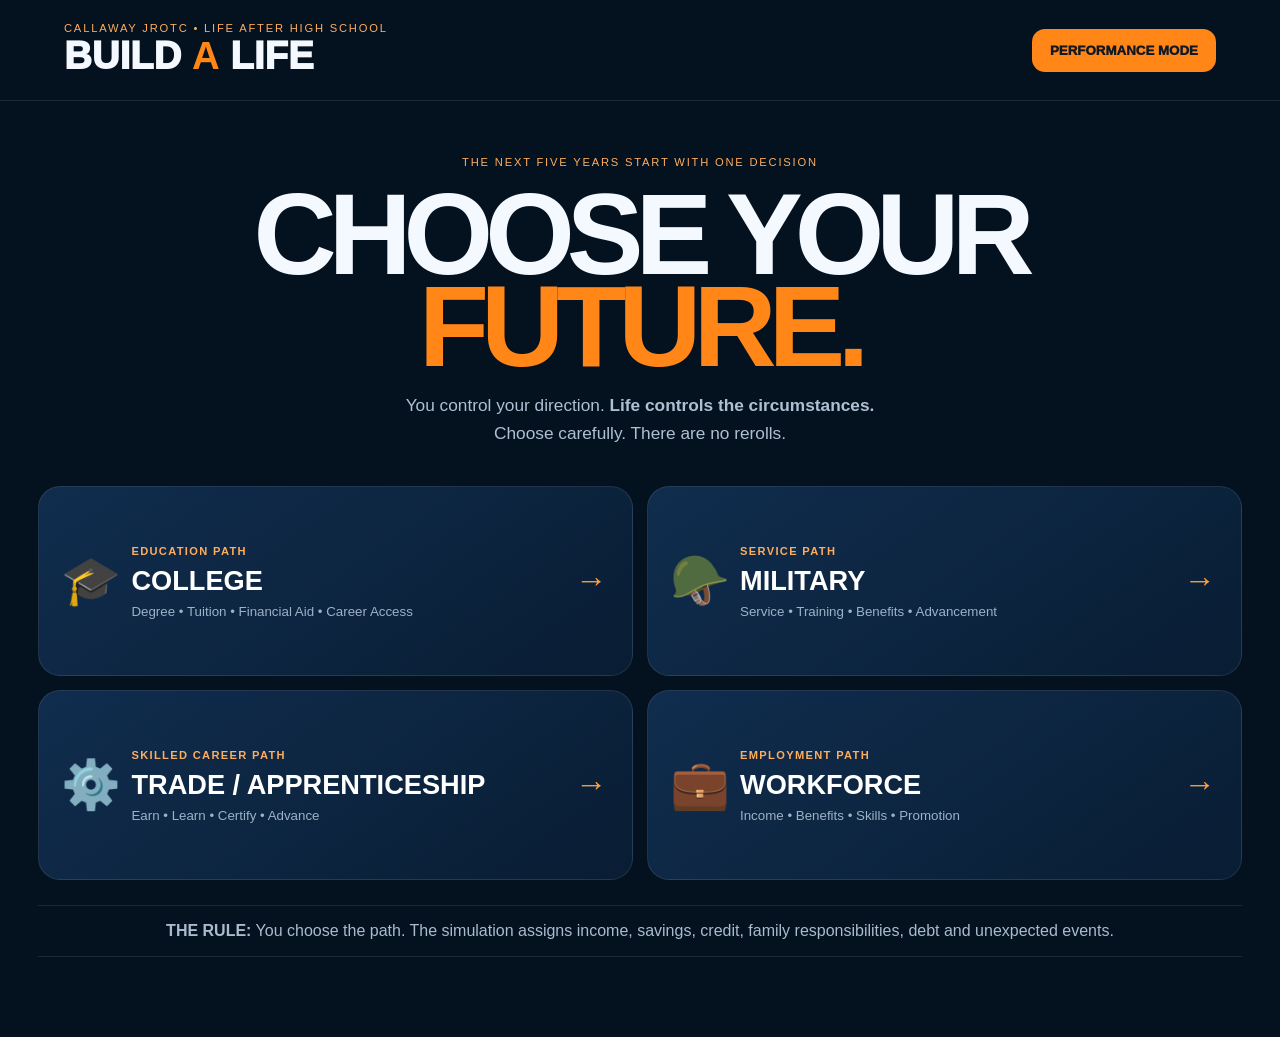
==== index.html @ d6138260 "Add files via upload" ====
<!doctype html><html><head><meta charset="utf-8"><meta name="viewport" content="width=device-width,initial-scale=1"><title>BUILD A LIFE</title>
<style>
*{box-sizing:border-box}body{margin:0;background:#04111f;color:#f4f8ff;font-family:Arial,sans-serif}header{padding:22px 5vw;border-bottom:1px solid #ffffff18;display:flex;justify-content:space-between;align-items:center}.brand{font-size:2.4rem;font-weight:1000}.brand b{color:#ff8617}.tag{color:#ffad5d;font-size:.7rem;letter-spacing:.16em}.perf,.go{border:0;background:#ff8617;color:#111a24;font-weight:1000;border-radius:13px;padding:14px 18px;cursor:pointer}main{width:min(1250px,94vw);margin:auto}.hero{text-align:center;padding:55px 0}.hero h1{font-size:clamp(4rem,9vw,8rem);line-height:.8;letter-spacing:-.07em;margin:20px 0}.hero h1 em{font-style:normal;color:#ff8617}.hero>p{color:#afc0d3;font-size:1.08rem;line-height:1.6}.paths{display:grid;grid-template-columns:1fr 1fr;gap:14px;margin-top:38px}.path{min-height:190px;background:linear-gradient(145deg,#102d4e,#091d33);border:1px solid #ffffff18;border-radius:22px;color:#fff;padding:22px;display:grid;grid-template-columns:70px 1fr 35px;align-items:center;text-align:left;cursor:pointer}.path:hover{border-color:#ff9e4280;transform:translateY(-3px)}.icon{font-size:3rem}.path small{color:#ffad5d;font-weight:900;letter-spacing:.12em}.path h2{font-size:1.7rem;margin:7px 0}.path p{color:#9eb1c7;margin:0}.arrow{font-size:2rem;color:#ff9e42}.rule{margin:25px auto;border-top:1px solid #ffffff18;border-bottom:1px solid #ffffff18;padding:16px;color:#aabbd0}.hide{display:none!important}.panel{margin:28px 0;background:#0b1e33;border:1px solid #ffffff16;border-radius:22px;padding:26px}.deal h1{font-size:4rem;margin:10px 0}.cards,.metrics{display:grid;grid-template-columns:repeat(4,1fr);gap:10px}.card,.metric{background:#ffffff07;border:1px solid #ffffff0e;border-radius:15px;padding:16px}.card span,.metric span{display:block;color:#8399b2;font-size:.68rem;letter-spacing:.08em}.card b,.metric b{display:block;margin-top:7px;font-size:1.2rem}.quote{text-align:center;font-size:1.35rem;margin:28px}.go{display:block;margin:20px auto}.hud{display:grid;grid-template-columns:1fr 2fr;gap:18px}.metrics{grid-template-columns:repeat(5,1fr)}.decision h1{font-size:3rem;margin:8px 0}.decision>p{color:#aabbd0}.options{display:grid;grid-template-columns:1fr 1fr;gap:12px;margin-top:20px}.option{background:#102b49;border:1px solid #ffffff15;border-radius:17px;padding:18px;color:#fff;text-align:left;cursor:pointer}.option h3{margin:7px 0}.option p{color:#9fb1c6}.price{color:#ffad5d;font-weight:1000}.result{text-align:center}.score{font-size:7rem;color:#ff9c3e;font-weight:1000}.performance *{transition:none!important;animation:none!important;box-shadow:none!important}@media(max-width:850px){.paths,.options,.hud{grid-template-columns:1fr}.cards{grid-template-columns:repeat(2,1fr)}.metrics{grid-template-columns:repeat(2,1fr)}}
</style></head><body>
<header><div><div class="tag">CALLAWAY JROTC • LIFE AFTER HIGH SCHOOL</div><div class="brand">BUILD <b>A</b> LIFE</div></div><button class="perf" id="perf">PERFORMANCE MODE</button></header>
<main><section id="start" class="hero"><div class="tag">THE NEXT FIVE YEARS START WITH ONE DECISION</div><h1>CHOOSE YOUR<br><em>FUTURE.</em></h1><p>You control your direction. <b>Life controls the circumstances.</b><br>Choose carefully. There are no rerolls.</p>
<div class="paths">
<button class="path" data-p="COLLEGE"><div class="icon">🎓</div><div><small>EDUCATION PATH</small><h2>COLLEGE</h2><p>Degree • Tuition • Financial Aid • Career Access</p></div><div class="arrow">→</div></button>
<button class="path" data-p="MILITARY"><div class="icon">🪖</div><div><small>SERVICE PATH</small><h2>MILITARY</h2><p>Service • Training • Benefits • Advancement</p></div><div class="arrow">→</div></button>
<button class="path" data-p="TRADE / APPRENTICESHIP"><div class="icon">⚙️</div><div><small>SKILLED CAREER PATH</small><h2>TRADE / APPRENTICESHIP</h2><p>Earn • Learn • Certify • Advance</p></div><div class="arrow">→</div></button>
<button class="path" data-p="WORKFORCE"><div class="icon">💼</div><div><small>EMPLOYMENT PATH</small><h2>WORKFORCE</h2><p>Income • Benefits • Skills • Promotion</p></div><div class="arrow">→</div></button></div>
<div class="rule"><b>THE RULE:</b> You choose the path. The simulation assigns income, savings, credit, family responsibilities, debt and unexpected events.</div></section>

<section id="deal" class="panel deal hide"><div class="tag">LIFE HAS DEALT YOUR CARDS • NO REROLL</div><h1 id="dp"></h1><div id="cards" class="cards"></div><div class="quote">“You chose your direction. Life chose your starting circumstances.”</div><button id="enter" class="go">ENTER YEAR ONE →</button></section>

<section id="game" class="hide"><section class="panel hud"><div><div class="tag" id="hp"></div><h2 id="role"></h2><p id="fam"></p></div><div id="metrics" class="metrics"></div></section>
<section class="panel decision"><div class="tag" id="cat"></div><h1 id="q"></h1><p id="ctx"></p><div id="opts" class="options"></div></section>
<section id="res" class="panel result hide"><div class="tag">CONSEQUENCE</div><h1 id="rt"></h1><p id="rx"></p><button id="next" class="go">CONTINUE →</button></section></section>

<section id="final" class="hero hide"><div class="tag">FIVE YEARS LATER</div><h1 id="rank"></h1><div id="fs" class="score"></div><p>Defend your strongest decision, costliest mistake, sacrifice that paid off, what you would change, and whether the life you built is sustainable.</p><button class="go" onclick="location.reload()">BUILD ANOTHER LIFE</button></section></main>
<script>
const $=x=>document.getElementById(x),pick=a=>a[Math.floor(Math.random()*a.length)],M=v=>(v<0?"-$":"$")+Math.abs(Math.round(v)).toLocaleString(),cl=(v,a,b)=>Math.max(a,Math.min(b,v));
let s,i=0,locked=false;const roles={COLLEGE:["Community College Student","Public University Student"],MILITARY:["Junior Enlisted Service Member"],"TRADE / APPRENTICESHIP":["Electrical Apprentice","HVAC Apprentice","Welding Apprentice"],WORKFORCE:["Warehouse Associate","Office Assistant","Medical Receptionist"]};
const D=[
["YEAR 1 • HOUSING","Where will you live?","Cheap rent can create expensive problems elsewhere.",[["Live With Family",1260,{cash:-1260,savings:450,stability:6}],["Roommate Apartment",2370,{cash:-2370,stability:5,stress:2}],["Apartment Alone",3720,{cash:-3720,stability:8,stress:-2}],["Cheap Studio Far Away",1830,{cash:-1830,stability:-4,stress:7}]]],
["YEAR 1 • TRANSPORTATION","What transportation can your life support?","Reliability protects attendance, income and family responsibilities.",[["Very Cheap Older Car",870,{cash:-870,stability:-7,stress:6}],["Reliable Used Sedan",1830,{cash:-1830,stability:6,stress:-1}],["New Compact Car",2790,{cash:-2790,debt:14500,stability:9}],["Transit + Rideshare",990,{cash:-990,stress:4}]]],
["YEAR 1 • INSURANCE","How much risk will you carry yourself?","Insurance feels expensive until the day you need it.",[["Basic Auto + High-Deductible Health",780,{cash:-780,protection:4,stability:1}],["Balanced Auto + Health",1290,{cash:-1290,protection:10,stability:6}],["Minimum Auto + No Health",375,{cash:-375,protection:-12,stability:-7,stress:5}]]],
["YEAR 2 • CREDIT","Your laptop dies. What do you do?","The smallest monthly payment is not necessarily the cheapest decision.",[["Pay Cash",1000,{cash:-1000,stability:-4}],["Use Emergency Savings",0,{savings:-1000,stability:2}],["12-Month 0% Financing",85,{cash:-85,debt:915,credit:8}],["29.9% Easy Approval",55,{cash:-55,debt:1180,credit:-8,stability:-8,stress:8}]]],
["YEAR 2 • SAVINGS","How much emergency protection will you build?","Savings looks boring until life happens.",[["$50 / Month",600,{cash:-600,savings:600}],["$150 / Month",1800,{cash:-1800,savings:1800,stability:6}],["$300 / Month",3600,{cash:-3600,savings:3600,stability:10,stress:2}]]],
["YEAR 3 • FAMILY CARE","Someone depends on you. What is your plan?","Reliable care protects attendance, income and career progress.",[["Lowest-Cost Informal Care",960,{cash:-960,family:2,stability:-2,stress:4}],["Licensed / Reliable Care",2280,{cash:-2280,family:9,stability:7,stress:-3}],["Split Care / Adjust Hours",1410,{cash:-1410,family:7,stability:4,stress:3}]]],
["YEAR 3 • MEDICAL","A medical problem cannot wait.","Health protection now becomes real.",[["Pay From Cash",1650,{cash:-1650,stress:5}],["Use Emergency Savings",0,{savings:-1650,stability:2,stress:3}],["Payment Plan",200,{cash:-200,debt:1450,stress:7}]]],
["YEAR 4 • CAREER","An opportunity could change your future earnings.","Comfort today and advancement tomorrow often compete.",[["Career Credential",850,{cash:-850,career:15,opportunity:15,stress:7}],["Do Nothing",0,{career:-3,opportunity:-5}],["Employer-Supported Training",420,{cash:-420,career:18,opportunity:17,stress:8}],["Extra Shifts Instead",-900,{cash:900,career:-2,opportunity:-6,stress:9}]]],
["YEAR 5 • THE FUTURE","You receive a $3,000 windfall.","Your final decision reveals whether you built for today or tomorrow.",[["Emergency Fund",3000,{cash:-3000,savings:3000,stability:10,stress:-4}],["Pay Down Debt",3000,{cash:-3000,debt:-3000,credit:10,stability:9}],["Career / Education",3000,{cash:-3000,career:12,opportunity:15}],["Lifestyle Upgrade",3000,{cash:-3000,stress:-7,stability:-2}]]]];
document.querySelectorAll("[data-p]").forEach(b=>b.onclick=()=>deal(b.dataset.p));
function deal(p){let f=pick([["Single • No Children",0,72],["Single Parent • 1 Child",1900,61],["Partnered • 1 Child",1250,70],["Supports Family Member",650,65]]);s={path:p,role:pick(roles[p]),cash:pick([5200,6400,7600,8500])-f[1],savings:pick([250,500,850,1250,1900]),debt:pick([0,600,1400,2500]),credit:pick([586,632,681,724]),career:pick([48,55,64,66]),family:f[2],protection:62,stability:65,stress:35,opportunity:60,fam:f[0]};$("start").classList.add("hide");$("deal").classList.remove("hide");$("dp").textContent=p;let a=[["STARTING ROLE",s.role],["AVAILABLE CASH",M(s.cash)],["EMERGENCY SAVINGS",M(s.savings)],["CREDIT SCORE",s.credit],["FAMILY SITUATION",s.fam],["EXISTING DEBT",M(s.debt)],["PROTECTION","Will be tested"],["STARTING REALITY","NO REROLL"]];$("cards").innerHTML=a.map(x=>`<div class="card"><span>${x[0]}</span><b>${x[1]}</b></div>`).join("")}
$("enter").onclick=()=>{$("deal").classList.add("hide");$("game").classList.remove("hide");show()};
function score(){return Math.round(cl(50+Math.min(12,s.savings/600)-Math.min(18,s.debt/1800)+(s.credit-620)/14+(s.career-50)/5+(s.family-50)/6+(s.protection-50)/5+(s.stability-50)/4-s.stress/10+(s.opportunity-50)/6,0,100))}
function render(){ $("hp").textContent=s.path;$("role").textContent=s.role;$("fam").textContent=s.fam;let a=[["CASH",M(s.cash)],["SAVINGS",M(s.savings)],["DEBT",M(s.debt)],["CREDIT",s.credit],["CAREER",s.career],["FAMILY",s.family],["PROTECTION",s.protection],["STABILITY",s.stability],["STRESS",s.stress],["LIFE SCORE",score()]];$("metrics").innerHTML=a.map(x=>`<div class="metric"><span>${x[0]}</span><b>${x[1]}</b></div>`).join("")}
function show(){locked=false;render();if(i>=D.length)return finish();let d=D[i];$("cat").textContent=d[0];$("q").textContent=d[1];$("ctx").textContent=d[2];$("opts").innerHTML=d[3].map((o,j)=>`<button class="option" data-i="${j}"><div class="price">${o[1]<0?"+ "+M(-o[1]):o[1]===0?"$0 TODAY":M(o[1])}</div><h3>${o[0]}</h3><p>Consider cost, risk, stability and future flexibility.</p></button>`).join("");document.querySelectorAll("[data-i]").forEach(b=>b.onclick=()=>choose(d[3][+b.dataset.i]))}
function apply(e){for(let[k,v]of Object.entries(e))s[k]+=v;s.debt=Math.max(0,s.debt);s.savings=Math.max(0,s.savings);s.credit=cl(s.credit,300,850)}
function choose(o){if(locked)return;locked=true;document.querySelectorAll("[data-i]").forEach(b=>b.disabled=true);apply(o[2]);let event=Math.random()<.32?pick([["LIFE HAPPENS","An unexpected $420 expense hits this month.",{cash:-420,stress:5}],["OPPORTUNITY","Good preparation creates a $500 opportunity.",{cash:500,career:3}],["FAMILY NEED","A family responsibility costs time and $250.",{cash:-250,family:2,stress:4}]]):null;if(event)apply(event[2]);$("rt").textContent=event?event[0]:"DECISION LOCKED";$("rx").textContent=event?event[1]:"Some consequences are immediate. Others follow you into later years.";$("res").classList.remove("hide");render()}
$("next").onclick=()=>{$("res").classList.add("hide");i++;show()};
function finish(){$("game").classList.add("hide");$("final").classList.remove("hide");let x=score();$("fs").textContent=x;$("rank").textContent=x>=86?"STABLE & THRIVING":x>=72?"STABLE & GROWING":x>=58?"FUNCTIONING — BUT EXPOSED":x>=42?"ONE EMERGENCY FROM CRISIS":"CRISIS MODE"}
$("perf").onclick=()=>document.body.classList.toggle("performance");
</script></body></html>
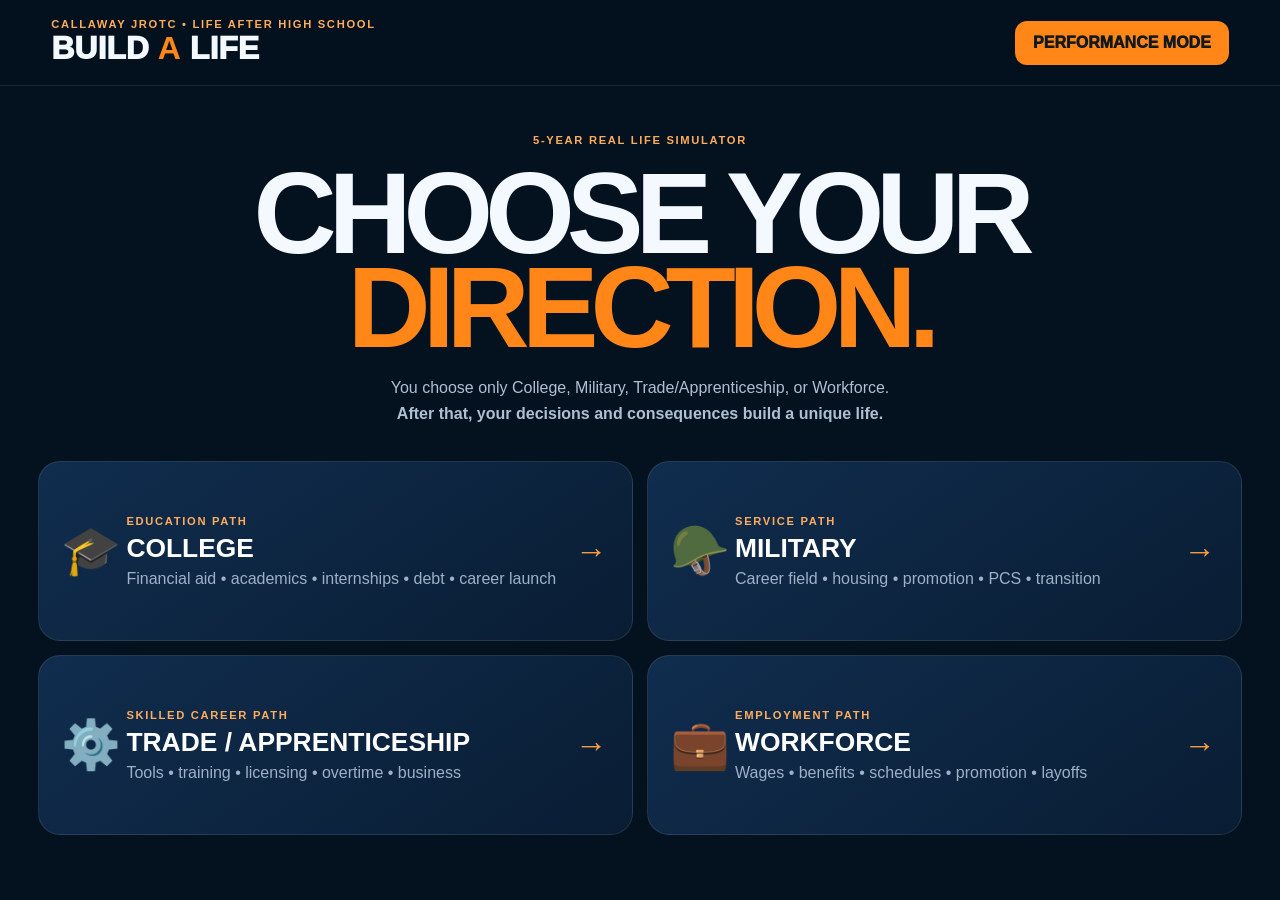
==== commit 0bff74af: "Add files via upload" ====
--- a/index.html
+++ b/index.html
@@ -1,45 +1,33 @@
-<!doctype html><html><head><meta charset="utf-8"><meta name="viewport" content="width=device-width,initial-scale=1"><title>BUILD A LIFE</title>
+<!doctype html><html><head><meta charset="utf-8"><meta name="viewport" content="width=device-width,initial-scale=1"><title>BUILD A LIFE — Real Life Simulator</title>
 <style>
-*{box-sizing:border-box}body{margin:0;background:#04111f;color:#f4f8ff;font-family:Arial,sans-serif}header{padding:22px 5vw;border-bottom:1px solid #ffffff18;display:flex;justify-content:space-between;align-items:center}.brand{font-size:2.4rem;font-weight:1000}.brand b{color:#ff8617}.tag{color:#ffad5d;font-size:.7rem;letter-spacing:.16em}.perf,.go{border:0;background:#ff8617;color:#111a24;font-weight:1000;border-radius:13px;padding:14px 18px;cursor:pointer}main{width:min(1250px,94vw);margin:auto}.hero{text-align:center;padding:55px 0}.hero h1{font-size:clamp(4rem,9vw,8rem);line-height:.8;letter-spacing:-.07em;margin:20px 0}.hero h1 em{font-style:normal;color:#ff8617}.hero>p{color:#afc0d3;font-size:1.08rem;line-height:1.6}.paths{display:grid;grid-template-columns:1fr 1fr;gap:14px;margin-top:38px}.path{min-height:190px;background:linear-gradient(145deg,#102d4e,#091d33);border:1px solid #ffffff18;border-radius:22px;color:#fff;padding:22px;display:grid;grid-template-columns:70px 1fr 35px;align-items:center;text-align:left;cursor:pointer}.path:hover{border-color:#ff9e4280;transform:translateY(-3px)}.icon{font-size:3rem}.path small{color:#ffad5d;font-weight:900;letter-spacing:.12em}.path h2{font-size:1.7rem;margin:7px 0}.path p{color:#9eb1c7;margin:0}.arrow{font-size:2rem;color:#ff9e42}.rule{margin:25px auto;border-top:1px solid #ffffff18;border-bottom:1px solid #ffffff18;padding:16px;color:#aabbd0}.hide{display:none!important}.panel{margin:28px 0;background:#0b1e33;border:1px solid #ffffff16;border-radius:22px;padding:26px}.deal h1{font-size:4rem;margin:10px 0}.cards,.metrics{display:grid;grid-template-columns:repeat(4,1fr);gap:10px}.card,.metric{background:#ffffff07;border:1px solid #ffffff0e;border-radius:15px;padding:16px}.card span,.metric span{display:block;color:#8399b2;font-size:.68rem;letter-spacing:.08em}.card b,.metric b{display:block;margin-top:7px;font-size:1.2rem}.quote{text-align:center;font-size:1.35rem;margin:28px}.go{display:block;margin:20px auto}.hud{display:grid;grid-template-columns:1fr 2fr;gap:18px}.metrics{grid-template-columns:repeat(5,1fr)}.decision h1{font-size:3rem;margin:8px 0}.decision>p{color:#aabbd0}.options{display:grid;grid-template-columns:1fr 1fr;gap:12px;margin-top:20px}.option{background:#102b49;border:1px solid #ffffff15;border-radius:17px;padding:18px;color:#fff;text-align:left;cursor:pointer}.option h3{margin:7px 0}.option p{color:#9fb1c6}.price{color:#ffad5d;font-weight:1000}.result{text-align:center}.score{font-size:7rem;color:#ff9c3e;font-weight:1000}.performance *{transition:none!important;animation:none!important;box-shadow:none!important}@media(max-width:850px){.paths,.options,.hud{grid-template-columns:1fr}.cards{grid-template-columns:repeat(2,1fr)}.metrics{grid-template-columns:repeat(2,1fr)}}
-</style></head><body>
-<header><div><div class="tag">CALLAWAY JROTC • LIFE AFTER HIGH SCHOOL</div><div class="brand">BUILD <b>A</b> LIFE</div></div><button class="perf" id="perf">PERFORMANCE MODE</button></header>
-<main><section id="start" class="hero"><div class="tag">THE NEXT FIVE YEARS START WITH ONE DECISION</div><h1>CHOOSE YOUR<br><em>FUTURE.</em></h1><p>You control your direction. <b>Life controls the circumstances.</b><br>Choose carefully. There are no rerolls.</p>
-<div class="paths">
-<button class="path" data-p="COLLEGE"><div class="icon">🎓</div><div><small>EDUCATION PATH</small><h2>COLLEGE</h2><p>Degree • Tuition • Financial Aid • Career Access</p></div><div class="arrow">→</div></button>
-<button class="path" data-p="MILITARY"><div class="icon">🪖</div><div><small>SERVICE PATH</small><h2>MILITARY</h2><p>Service • Training • Benefits • Advancement</p></div><div class="arrow">→</div></button>
-<button class="path" data-p="TRADE / APPRENTICESHIP"><div class="icon">⚙️</div><div><small>SKILLED CAREER PATH</small><h2>TRADE / APPRENTICESHIP</h2><p>Earn • Learn • Certify • Advance</p></div><div class="arrow">→</div></button>
-<button class="path" data-p="WORKFORCE"><div class="icon">💼</div><div><small>EMPLOYMENT PATH</small><h2>WORKFORCE</h2><p>Income • Benefits • Skills • Promotion</p></div><div class="arrow">→</div></button></div>
-<div class="rule"><b>THE RULE:</b> You choose the path. The simulation assigns income, savings, credit, family responsibilities, debt and unexpected events.</div></section>
-
-<section id="deal" class="panel deal hide"><div class="tag">LIFE HAS DEALT YOUR CARDS • NO REROLL</div><h1 id="dp"></h1><div id="cards" class="cards"></div><div class="quote">“You chose your direction. Life chose your starting circumstances.”</div><button id="enter" class="go">ENTER YEAR ONE →</button></section>
-
-<section id="game" class="hide"><section class="panel hud"><div><div class="tag" id="hp"></div><h2 id="role"></h2><p id="fam"></p></div><div id="metrics" class="metrics"></div></section>
-<section class="panel decision"><div class="tag" id="cat"></div><h1 id="q"></h1><p id="ctx"></p><div id="opts" class="options"></div></section>
-<section id="res" class="panel result hide"><div class="tag">CONSEQUENCE</div><h1 id="rt"></h1><p id="rx"></p><button id="next" class="go">CONTINUE →</button></section></section>
-
-<section id="final" class="hero hide"><div class="tag">FIVE YEARS LATER</div><h1 id="rank"></h1><div id="fs" class="score"></div><p>Defend your strongest decision, costliest mistake, sacrifice that paid off, what you would change, and whether the life you built is sustainable.</p><button class="go" onclick="location.reload()">BUILD ANOTHER LIFE</button></section></main>
-<script>
-const $=x=>document.getElementById(x),pick=a=>a[Math.floor(Math.random()*a.length)],M=v=>(v<0?"-$":"$")+Math.abs(Math.round(v)).toLocaleString(),cl=(v,a,b)=>Math.max(a,Math.min(b,v));
-let s,i=0,locked=false;const roles={COLLEGE:["Community College Student","Public University Student"],MILITARY:["Junior Enlisted Service Member"],"TRADE / APPRENTICESHIP":["Electrical Apprentice","HVAC Apprentice","Welding Apprentice"],WORKFORCE:["Warehouse Associate","Office Assistant","Medical Receptionist"]};
-const D=[
-["YEAR 1 • HOUSING","Where will you live?","Cheap rent can create expensive problems elsewhere.",[["Live With Family",1260,{cash:-1260,savings:450,stability:6}],["Roommate Apartment",2370,{cash:-2370,stability:5,stress:2}],["Apartment Alone",3720,{cash:-3720,stability:8,stress:-2}],["Cheap Studio Far Away",1830,{cash:-1830,stability:-4,stress:7}]]],
-["YEAR 1 • TRANSPORTATION","What transportation can your life support?","Reliability protects attendance, income and family responsibilities.",[["Very Cheap Older Car",870,{cash:-870,stability:-7,stress:6}],["Reliable Used Sedan",1830,{cash:-1830,stability:6,stress:-1}],["New Compact Car",2790,{cash:-2790,debt:14500,stability:9}],["Transit + Rideshare",990,{cash:-990,stress:4}]]],
-["YEAR 1 • INSURANCE","How much risk will you carry yourself?","Insurance feels expensive until the day you need it.",[["Basic Auto + High-Deductible Health",780,{cash:-780,protection:4,stability:1}],["Balanced Auto + Health",1290,{cash:-1290,protection:10,stability:6}],["Minimum Auto + No Health",375,{cash:-375,protection:-12,stability:-7,stress:5}]]],
-["YEAR 2 • CREDIT","Your laptop dies. What do you do?","The smallest monthly payment is not necessarily the cheapest decision.",[["Pay Cash",1000,{cash:-1000,stability:-4}],["Use Emergency Savings",0,{savings:-1000,stability:2}],["12-Month 0% Financing",85,{cash:-85,debt:915,credit:8}],["29.9% Easy Approval",55,{cash:-55,debt:1180,credit:-8,stability:-8,stress:8}]]],
-["YEAR 2 • SAVINGS","How much emergency protection will you build?","Savings looks boring until life happens.",[["$50 / Month",600,{cash:-600,savings:600}],["$150 / Month",1800,{cash:-1800,savings:1800,stability:6}],["$300 / Month",3600,{cash:-3600,savings:3600,stability:10,stress:2}]]],
-["YEAR 3 • FAMILY CARE","Someone depends on you. What is your plan?","Reliable care protects attendance, income and career progress.",[["Lowest-Cost Informal Care",960,{cash:-960,family:2,stability:-2,stress:4}],["Licensed / Reliable Care",2280,{cash:-2280,family:9,stability:7,stress:-3}],["Split Care / Adjust Hours",1410,{cash:-1410,family:7,stability:4,stress:3}]]],
-["YEAR 3 • MEDICAL","A medical problem cannot wait.","Health protection now becomes real.",[["Pay From Cash",1650,{cash:-1650,stress:5}],["Use Emergency Savings",0,{savings:-1650,stability:2,stress:3}],["Payment Plan",200,{cash:-200,debt:1450,stress:7}]]],
-["YEAR 4 • CAREER","An opportunity could change your future earnings.","Comfort today and advancement tomorrow often compete.",[["Career Credential",850,{cash:-850,career:15,opportunity:15,stress:7}],["Do Nothing",0,{career:-3,opportunity:-5}],["Employer-Supported Training",420,{cash:-420,career:18,opportunity:17,stress:8}],["Extra Shifts Instead",-900,{cash:900,career:-2,opportunity:-6,stress:9}]]],
-["YEAR 5 • THE FUTURE","You receive a $3,000 windfall.","Your final decision reveals whether you built for today or tomorrow.",[["Emergency Fund",3000,{cash:-3000,savings:3000,stability:10,stress:-4}],["Pay Down Debt",3000,{cash:-3000,debt:-3000,credit:10,stability:9}],["Career / Education",3000,{cash:-3000,career:12,opportunity:15}],["Lifestyle Upgrade",3000,{cash:-3000,stress:-7,stability:-2}]]]];
-document.querySelectorAll("[data-p]").forEach(b=>b.onclick=()=>deal(b.dataset.p));
-function deal(p){let f=pick([["Single • No Children",0,72],["Single Parent • 1 Child",1900,61],["Partnered • 1 Child",1250,70],["Supports Family Member",650,65]]);s={path:p,role:pick(roles[p]),cash:pick([5200,6400,7600,8500])-f[1],savings:pick([250,500,850,1250,1900]),debt:pick([0,600,1400,2500]),credit:pick([586,632,681,724]),career:pick([48,55,64,66]),family:f[2],protection:62,stability:65,stress:35,opportunity:60,fam:f[0]};$("start").classList.add("hide");$("deal").classList.remove("hide");$("dp").textContent=p;let a=[["STARTING ROLE",s.role],["AVAILABLE CASH",M(s.cash)],["EMERGENCY SAVINGS",M(s.savings)],["CREDIT SCORE",s.credit],["FAMILY SITUATION",s.fam],["EXISTING DEBT",M(s.debt)],["PROTECTION","Will be tested"],["STARTING REALITY","NO REROLL"]];$("cards").innerHTML=a.map(x=>`<div class="card"><span>${x[0]}</span><b>${x[1]}</b></div>`).join("")}
+*{box-sizing:border-box}body{margin:0;background:#04111f;color:#f4f8ff;font-family:Arial,sans-serif}header{padding:18px 4vw;border-bottom:1px solid #ffffff18;display:flex;justify-content:space-between;align-items:center;position:sticky;top:0;background:#04111ff5;z-index:5}.brand{font-size:2rem;font-weight:1000}.brand b,.orange{color:#ff8617}.tag{color:#ffad5d;font-size:.7rem;font-weight:900;letter-spacing:.15em}button{font:inherit}#perf,.primary{border:0;background:#ff8617;color:#101820;font-weight:1000;border-radius:12px;padding:13px 18px;cursor:pointer}main{width:min(1260px,94vw);margin:auto}.hero{text-align:center;padding:48px 0}.hero h1{font-size:clamp(4rem,9vw,8rem);line-height:.82;letter-spacing:-.07em;margin:20px 0}.hero h1 em{font-style:normal;color:#ff8617}.hero>p{color:#afc0d3;line-height:1.6}.paths{display:grid;grid-template-columns:1fr 1fr;gap:14px;margin-top:35px}.path{min-height:180px;background:linear-gradient(145deg,#102d4e,#091d33);border:1px solid #ffffff18;border-radius:22px;color:#fff;padding:22px;display:grid;grid-template-columns:65px 1fr 35px;align-items:center;text-align:left;cursor:pointer}.path:hover{border-color:#ff9e42;transform:translateY(-3px)}.icon{font-size:3rem}.path h2{font-size:1.65rem;margin:6px 0}.path p{color:#9eb1c7;margin:0}.arrow{font-size:2rem;color:#ff9e42}.panel{margin:22px 0;background:#0b1e33;border:1px solid #ffffff16;border-radius:22px;padding:24px}.hide{display:none!important}.cards{display:grid;grid-template-columns:repeat(4,1fr);gap:10px}.card{background:#ffffff07;border:1px solid #ffffff0e;border-radius:15px;padding:16px}.card span{display:block;color:#8399b2;font-size:.66rem;letter-spacing:.08em}.card b{display:block;margin-top:7px;font-size:1.15rem}.deal h1{font-size:4rem;margin:10px 0}.quote{text-align:center;font-size:1.3rem;margin:25px}.primary{display:block;margin:18px auto}.hud{display:grid;grid-template-columns:.8fr 2.2fr;gap:15px}.metrics{display:grid;grid-template-columns:repeat(5,1fr);gap:7px}.metric{background:#ffffff07;border-radius:11px;padding:9px}.metric span{display:block;color:#8499b0;font-size:.59rem}.metric b{font-size:1rem}.yearbar{display:grid;grid-template-columns:100px 1fr 160px;gap:12px;align-items:center;margin:15px 0;padding:12px 16px;background:#071727;border-radius:13px}.bar{height:7px;background:#ffffff10;border-radius:9px;overflow:hidden}.bar i{display:block;height:100%;background:linear-gradient(90deg,#2381ff,#ff8617)}.decision h1{font-size:clamp(2.2rem,4vw,3.8rem);margin:8px 0}.decision>p{color:#a9bbcf;line-height:1.5}.options{display:grid;grid-template-columns:1fr 1fr;gap:11px;margin-top:20px}.option{background:#102b49;border:1px solid #ffffff15;border-radius:17px;padding:17px;color:#fff;text-align:left;cursor:pointer}.option:hover{border-color:#ff9e42}.option:disabled{opacity:.55}.price{color:#ffad5d;font-weight:1000}.option h3{margin:6px 0}.option p{color:#9fb1c6;line-height:1.4}.result{text-align:center;border-color:#ff9e4245}.result h1{font-size:2.8rem}.final{text-align:center;padding:50px 0}.final h1{font-size:4rem}.bigscore{font-size:8rem;font-weight:1000;color:#ff9c3e}.breakdown{display:grid;grid-template-columns:repeat(3,1fr);gap:10px;max-width:900px;margin:25px auto}.performance *{transition:none!important;animation:none!important;box-shadow:none!important}@media(max-width:850px){.paths,.options,.hud{grid-template-columns:1fr}.cards{grid-template-columns:repeat(2,1fr)}.metrics{grid-template-columns:repeat(2,1fr)}}
+</style></head><body><header><div><div class="tag">CALLAWAY JROTC • LIFE AFTER HIGH SCHOOL</div><div class="brand">BUILD <b>A</b> LIFE</div></div><button id="perf">PERFORMANCE MODE</button></header><main>
+<section id="start" class="hero"><div class="tag">5-YEAR REAL LIFE SIMULATOR</div><h1>CHOOSE YOUR<br><em>DIRECTION.</em></h1><p>You choose only College, Military, Trade/Apprenticeship, or Workforce.<br><b>After that, your decisions and consequences build a unique life.</b></p><div class="paths">
+<button class="path" data-path="college"><div class="icon">🎓</div><div><div class="tag">EDUCATION PATH</div><h2>COLLEGE</h2><p>Financial aid • academics • internships • debt • career launch</p></div><div class="arrow">→</div></button>
+<button class="path" data-path="military"><div class="icon">🪖</div><div><div class="tag">SERVICE PATH</div><h2>MILITARY</h2><p>Career field • housing • promotion • PCS • transition</p></div><div class="arrow">→</div></button>
+<button class="path" data-path="trade"><div class="icon">⚙️</div><div><div class="tag">SKILLED CAREER PATH</div><h2>TRADE / APPRENTICESHIP</h2><p>Tools • training • licensing • overtime • business</p></div><div class="arrow">→</div></button>
+<button class="path" data-path="workforce"><div class="icon">💼</div><div><div class="tag">EMPLOYMENT PATH</div><h2>WORKFORCE</h2><p>Wages • benefits • schedules • promotion • layoffs</p></div><div class="arrow">→</div></button></div></section>
+<section id="deal" class="panel deal hide"><div class="tag">YOUR STARTING LIFE • NO REROLL</div><h1 id="dealTitle"></h1><div id="cards" class="cards"></div><div class="quote">You chose the direction. Life assigned the starting circumstances.</div><button id="enter" class="primary">BEGIN YEAR ONE →</button></section>
+<section id="game" class="hide"><section class="panel hud"><div><div id="pathLabel" class="tag"></div><h2 id="role"></h2><p id="family"></p></div><div id="metrics" class="metrics"></div></section><div class="yearbar"><b id="year"></b><div class="bar"><i id="prog"></i></div><b id="round"></b></div>
+<section class="panel decision"><div id="category" class="tag"></div><h1 id="question"></h1><p id="context"></p><div id="options" class="options"></div></section>
+<section id="result" class="panel result hide"><div class="tag">LIFE CONSEQUENCE</div><h1 id="resultTitle"></h1><p id="resultText"></p><button id="next" class="primary">CONTINUE →</button></section></section>
+<section id="final" class="final hide"><div class="tag">FIVE YEARS LATER</div><h1 id="rank"></h1><div id="finalScore" class="bigscore"></div><p><b>Higher is better</b> — but the score rewards a stable, sustainable life rather than simply having the most cash.</p><div id="breakdown" class="breakdown"></div><p>Defend your life: What was your strongest decision? Your costliest mistake? What sacrifice paid off? What would you change?</p><button class="primary" onclick="location.reload()">BUILD ANOTHER LIFE</button></section>
+</main><script>
+const DATA={"paths":{"college":{"label":"COLLEGE","icon":"\ud83c\udf93","roles":["Community College Student","Public University Student","College Student + Part-Time Worker"],"cash":[4300,5200,6100],"career":50,"specific":[["FINANCIAL AID","Your financial-aid offer arrives. How will you close the remaining gap?",[["Scholarships + part-time work",650,"Less free time, but limits borrowing.",{"cash":-650,"career":2,"stress":5,"debt":0}],["Federal student loan",300,"Preserves cash now but creates future debt.",{"cash":-300,"debt":3500,"credit":1}],["Private loan with co-signer",180,"Easy today; higher long-term risk.",{"cash":-180,"debt":5200,"credit":-2,"stability":-3}],["Reduce course load + work more",-900,"More income, but graduation may take longer.",{"cash":900,"career":-3,"stress":6}]]],["ACADEMICS","A required course is going badly at midterm. What do you do?",[["Tutoring + office hours",120,"Costs time; protects progress.",{"cash":-120,"career":6,"stress":3}],["Withdraw before deadline",0,"Protects GPA but delays completion.",{"career":-2,"stability":1}],["Ignore it and hope",0,"No cost today; high failure risk.",{"career":-7,"stress":8}],["Cut work hours to study",600,"Loses income but improves academic odds.",{"cash":-600,"career":8,"stress":-2}]]],["HOUSING","Campus housing rises next year. Choose a plan.",[["Stay on campus",2600,"Convenient, predictable, expensive.",{"cash":-2600,"stability":6}],["Off-campus with roommates",1850,"Lower cost; commute and roommate risk.",{"cash":-1850,"stability":3,"stress":2}],["Live with family",900,"Best savings potential; commute cost.",{"cash":-900,"savings":600,"stress":2}]]],["INTERNSHIP","You are offered an internship related to your major.",[["Take paid internship",-1400,"Lower summer income than full-time work, strong career value.",{"cash":1400,"career":12,"opportunity":15}],["Keep higher-paying unrelated job",-2300,"More cash now; less career exposure.",{"cash":2300,"career":-2,"opportunity":-5}],["Take unpaid prestigious internship",900,"High opportunity but major affordability pressure.",{"cash":-900,"career":10,"opportunity":12,"stress":9}]]],["MAJOR","Your major has weak job prospects for your goals. What now?",[["Research and change major",450,"May add coursework but improves fit.",{"cash":-450,"career":8,"opportunity":8}],["Add a marketable minor/certificate",700,"Extra cost and workload.",{"cash":-700,"career":9,"stress":5}],["Stay because changing is inconvenient",0,"No disruption now.",{"career":-5,"opportunity":-6}]]],["GRADUATION","Graduation is approaching. What is your employment strategy?",[["Apply early to 12 targeted jobs",180,"Time-intensive, strong odds.",{"cash":-180,"career":12,"opportunity":12,"stress":4}],["Wait until after graduation",0,"Less pressure now, delayed income risk.",{"career":-5,"opportunity":-8}],["Use career center + alumni network",90,"Low cost, strong leverage.",{"cash":-90,"career":10,"opportunity":14}]]],["STUDENT DEBT","You get a tax refund while carrying student debt.",[["Pay principal",1500,"Reduces future interest.",{"cash":-1500,"debt":-1500,"stability":7}],["Build emergency fund",1500,"Keeps debt but improves resilience.",{"cash":-1500,"savings":1500,"stability":7}],["Vacation",1500,"Enjoyment now; no balance-sheet improvement.",{"cash":-1500,"stress":-7,"stability":-2}]]],["CAREER LAUNCH","You receive two offers after school.",[["$47k with strong benefits",0,"Lower headline salary, stronger total compensation.",{"career":12,"protection":10,"stability":9}],["$53k contract role, no benefits",0,"Higher cash potential, more personal risk.",{"career":7,"cash":700,"protection":-5,"stability":-2}],["Graduate school immediately",2400,"More education and delayed full-time earnings.",{"cash":-2400,"debt":1800,"career":8,"opportunity":10}]]]]},"military":{"label":"MILITARY","icon":"\ud83e\ude96","roles":["Junior Enlisted Service Member","Active-Duty Service Member"],"cash":[7000,7800,8600],"career":62,"specific":[["CAREER FIELD","You can pursue a technical field with civilian transferability or a field you simply enjoy.",[["Technical specialty",0,"Training is demanding; strong civilian transfer.",{"career":10,"opportunity":13,"stress":4}],["Preferred nontechnical specialty",0,"Better personal fit; less direct civilian transfer.",{"career":5,"stress":-3}],["Choose only for a bonus",-1200,"Immediate bonus, uncertain long-term fit.",{"cash":1200,"career":1,"stress":6}]]],["HOUSING","You have a housing choice based on your current eligibility.",[["Government housing/barracks",650,"Low direct housing cost; less privacy.",{"cash":-650,"stability":8}],["Approved off-post housing",1900,"More independence; utilities and commute.",{"cash":-1900,"stability":5,"stress":2}]]],["EDUCATION BENEFIT","How will you use available education opportunities while serving?",[["Take one class at a time",350,"Slow, manageable progress.",{"cash":-350,"career":8,"opportunity":8,"stress":4}],["Professional credential",500,"Direct career value.",{"cash":-500,"career":11,"opportunity":12,"stress":5}],["Wait indefinitely",0,"More free time now.",{"career":-3,"opportunity":-5}]]],["PCS MOVE","You receive orders to move. Your household has choices to make.",[["Plan early + build move reserve",800,"Costs cash now, reduces disruption.",{"cash":-800,"stability":8,"stress":-4}],["Wait until last minute",0,"Preserves cash now; raises disruption risk.",{"stability":-6,"stress":10}]]],["PROMOTION","A promotion opportunity requires extra study and preparation.",[["Prepare consistently",250,"Time cost, better promotion odds.",{"cash":-250,"career":12,"stress":5}],["Rely on current performance",0,"No added effort; lower odds.",{"career":2}],["Take extra off-duty work instead",-700,"More cash; less promotion preparation.",{"cash":700,"career":-4,"stress":8}]]],["DEPLOYMENT / SEPARATION FUND","You may face a major transition within a year.",[["Build 3-month transition reserve",2400,"Less spending now, strong protection.",{"cash":-2400,"savings":2400,"stability":11}],["Build 1-month reserve",800,"Some cushion.",{"cash":-800,"savings":800,"stability":4}],["Assume income will never be interrupted",0,"Maximum spending flexibility today.",{"stability":-7}]]],["REENLISTMENT","Your service obligation is approaching a decision point.",[["Reenlist with career plan",0,"Stable income and advancement path.",{"career":10,"stability":9}],["Separate with job + savings lined up",500,"Transition costs, strong preparation.",{"cash":-500,"career":9,"opportunity":12,"stability":8}],["Separate with no plan",0,"Maximum freedom, high transition risk.",{"career":-8,"stability":-10,"stress":10}]]],["CIVILIAN TRANSITION","How will you translate military experience for civilian employers?",[["Credential + resume translation",450,"Turns experience into recognizable qualifications.",{"cash":-450,"career":12,"opportunity":15}],["Resume only",75,"Basic preparation.",{"cash":-75,"career":5}],["Wait until after separation",0,"Delays job-search readiness.",{"career":-6,"opportunity":-8}]]]]},"trade":{"label":"TRADE / APPRENTICESHIP","icon":"\u2699\ufe0f","roles":["Electrical Apprentice","HVAC Apprentice","Welding Apprentice","Plumbing Apprentice"],"cash":[6700,7600,8500],"career":64,"specific":[["TOOLS","Your employer expects you to provide basic tools.",[["Quality starter set",850,"Higher upfront cost; dependable.",{"cash":-850,"career":6,"stability":3}],["Cheapest set",320,"Saves money now; replacement risk.",{"cash":-320,"career":1,"stability":-3}],["Finance premium tools",95,"Low payment, large total obligation.",{"cash":-95,"debt":1700,"career":5,"credit":-2}]]],["APPRENTICESHIP","You can take overtime or attend optional advanced training.",[["Advanced training",350,"Less immediate income; faster skill growth.",{"cash":-350,"career":12,"opportunity":12}],["Overtime",-1100,"Strong current income; slower training.",{"cash":1100,"career":2,"stress":8}],["Balance both",200,"Hard schedule, good long-term mix.",{"cash":-200,"career":8,"stress":7}]]],["CERTIFICATION","A valuable certification exam opens.",[["Take prep course + exam",720,"Higher odds of passing.",{"cash":-720,"career":13,"opportunity":14}],["Self-study + exam",280,"Cheaper, requires discipline.",{"cash":-280,"career":9,"stress":5}],["Skip it",0,"No cost now; delays wage growth.",{"career":-5,"opportunity":-6}]]],["INJURY RISK","Your job is physically demanding. How do you protect your income?",[["Disability coverage + safety gear",620,"Costs money; protects earning ability.",{"cash":-620,"protection":12,"stability":8}],["Safety gear only",240,"Some protection.",{"cash":-240,"protection":6}],["Bare minimum",0,"More cash today; higher exposure.",{"protection":-8,"stability":-5}]]],["LICENSE","You qualify to pursue the next license level.",[["Apply now",950,"Costly, but increases earning potential.",{"cash":-950,"career":15,"opportunity":15}],["Wait one year",0,"Preserves cash, delays advancement.",{"career":-2}],["Change employers for small raise",-600,"Immediate pay increase, licensing delayed.",{"cash":600,"career":1}]]],["SIDE WORK","People begin asking you to do paid side jobs.",[["Only legal/insured work within qualifications",-900,"Slower growth, lower risk.",{"cash":900,"career":7,"protection":5}],["Take every cash job",-1800,"More income, greater liability and burnout.",{"cash":1800,"stress":12,"protection":-10}],["Decline side work",0,"Protects personal time.",{"stress":-4}]]],["BUSINESS","You are considering starting a small trade business.",[["Save + build business plan",1800,"Slow, disciplined preparation.",{"cash":-1800,"savings":1000,"career":10,"opportunity":14}],["Borrow heavily and launch now",500,"Fast start with substantial risk.",{"cash":-500,"debt":8500,"career":8,"stress":12}],["Stay employed and advance",0,"Lower upside, stable income.",{"career":8,"stability":8}]]],["JOURNEY-LEVEL CAREER","A higher-paying employer recruits you.",[["Move for 18% raise",-900,"Higher income; transition cost.",{"cash":900,"career":10,"opportunity":8}],["Stay for pension/benefits",0,"Lower immediate raise, strong stability.",{"career":6,"stability":10,"protection":7}],["Negotiate with current employer",0,"Could improve compensation without moving.",{"career":8,"opportunity":5}]]]]},"workforce":{"label":"WORKFORCE","icon":"\ud83d\udcbc","roles":["Warehouse Associate","Office Assistant","Medical Receptionist","Retail Shift Lead"],"cash":[5900,6800,7700],"career":46,"specific":[["JOB OFFER","Two entry-level jobs are available.",[["$18.50/hr + health + retirement",0,"Lower wage than the alternative; stronger benefits.",{"career":7,"protection":10,"stability":9}],["$21/hr, no benefits",0,"Higher wage; you absorb insurance and time-off risk.",{"cash":700,"protection":-6,"stability":-2}],["$17/hr with paid training",0,"Lower starting pay; advancement path.",{"career":10,"opportunity":11}]]],["SCHEDULE","Your manager offers a schedule change.",[["Predictable daytime schedule",0,"Supports family, appointments and training.",{"stability":8,"family":5}],["Variable schedule + shift differential",-650,"More income, less predictability.",{"cash":650,"stress":7,"family":-3}],["Night shift + larger differential",-1000,"Best pay; sleep and family strain.",{"cash":1000,"stress":11,"family":-5}]]],["BENEFITS","Open enrollment arrives.",[["Health + retirement match",900,"Costs take-home pay; builds protection and future assets.",{"cash":-900,"protection":11,"stability":8,"savings":300}],["Health only",600,"Protects medical risk.",{"cash":-600,"protection":8}],["Decline everything",0,"Maximum paycheck now.",{"protection":-10,"stability":-5}]]],["PROMOTION","A lead position adds responsibility and $2.25/hour.",[["Apply and prepare",150,"Small prep cost; advancement opportunity.",{"cash":-150,"career":12,"opportunity":10,"stress":5}],["Stay comfortable",0,"Stable duties, slower advancement.",{"career":-2}],["Change employers instead",-500,"Potentially more pay, less certainty.",{"cash":500,"career":6,"stability":-3}]]],["LAYOFF RISK","Your employer announces restructuring.",[["Update resume + apply now",120,"Preparation before crisis.",{"cash":-120,"career":7,"stability":6}],["Add short credential",500,"Costs money; improves options.",{"cash":-500,"career":10,"opportunity":11}],["Wait to see what happens",0,"No effort now; higher risk.",{"stability":-8,"stress":7}]]],["TUITION ASSISTANCE","Your employer will reimburse approved coursework.",[["Use it for career certificate",400,"Upfront cost, reimbursement later.",{"cash":-400,"career":13,"opportunity":14}],["Use it toward degree",650,"Longer commitment, broad advancement.",{"cash":-650,"career":11,"opportunity":13,"stress":5}],["Skip it",0,"No cost, no added credential.",{"opportunity":-5}]]],["JOB CHANGE","Another employer offers 12% more pay but worse benefits.",[["Take higher pay",-800,"More cash, weaker protection.",{"cash":800,"career":5,"protection":-6}],["Stay with benefits",0,"Predictability and protection.",{"stability":9,"protection":6}],["Negotiate current pay",0,"Potential upside without losing benefits.",{"career":8,"opportunity":6}]]],["CAREER DIRECTION","Five years in, what is your next move?",[["Supervisor track",350,"Training and responsibility.",{"cash":-350,"career":13,"opportunity":11,"stress":5}],["Technical certification",650,"Builds specialized earning power.",{"cash":-650,"career":14,"opportunity":14}],["Stay in current role",0,"Predictable, but slower growth.",{"stability":4,"career":1}]]]]}},"common":[["BUDGET","Your first full month exposes a gap between gross pay and take-home pay.",[["Build a zero-based budget",0,"Every dollar gets a job.",{"stability":7,"stress":-2}],["Spend first, save what's left",0,"Easy now; savings often disappears.",{"savings":-150,"stability":-5}],["Automate bills + savings",0,"Less flexibility, stronger consistency.",{"savings":250,"stability":8}]]],["GROCERIES","Food spending is running high.",[["Meal plan + groceries",420,"More time, predictable cost.",{"cash":-420,"stability":5}],["Mostly convenience food",720,"Saves time, costs more.",{"cash":-720,"stress":-2}],["Extreme cheapest diet",260,"Low cost, hard to sustain.",{"cash":-260,"stability":-2,"stress":5}]]],["PHONE / INTERNET","Choose connectivity that supports your actual needs.",[["Prepaid + home internet",520,"Functional and affordable.",{"cash":-520,"stability":4}],["Premium phone financing + unlimited",1250,"Convenient, expensive.",{"cash":-1250,"debt":700}],["Family plan + older phone",430,"Low cost if available.",{"cash":-430,"stability":3}]]],["AUTO INSURANCE","Choose auto coverage appropriate to your vehicle and finances.",[["Higher liability limits + reasonable deductible",780,"More protection, higher premium.",{"cash":-780,"protection":9}],["Legal minimum where applicable",430,"Lower premium, higher exposure.",{"cash":-430,"protection":1}],["Full coverage + low deductible",1120,"Strong protection, expensive.",{"cash":-1120,"protection":11}]]],["HEALTH INSURANCE","Choose health coverage.",[["Employer/standard plan",1050,"Premium cost with manageable medical exposure.",{"cash":-1050,"protection":10}],["High-deductible plan + health savings",720,"Lower premium; requires reserve.",{"cash":-720,"savings":250,"protection":7}],["Go uninsured",0,"Maximum cash now; major risk.",{"protection":-15,"stability":-8,"stress":4}]]],["CREDIT CARD","You receive a credit-card offer.",[["Use for one recurring bill; auto-pay full",0,"Builds history with discipline.",{"credit":10,"stability":4}],["Use for lifestyle purchases",0,"Convenience becomes revolving debt.",{"debt":1200,"credit":-8,"stress":6}],["Decline for now",0,"Avoids debt; slower credit-building.",{"credit":1}]]],["CAR REPAIR","Your vehicle needs an unexpected $1,100 repair.",[["Use emergency savings",0,"Reserve absorbs the shock.",{"savings":-1100,"stability":4}],["Credit card",100,"Preserves cash, creates costly debt.",{"cash":-100,"debt":1000,"credit":-4}],["Delay repair",0,"Cash preserved; reliability worsens.",{"stability":-10,"stress":9}]]],["RENT INCREASE","Your rent increases 11%.",[["Renew and cut other spending",900,"Keeps stability; squeezes budget.",{"cash":-900,"stability":4}],["Move to cheaper place",1250,"Moving costs now; lower future rent.",{"cash":-1250,"stability":2,"stress":5}],["Add roommate",300,"Strong savings, less privacy.",{"cash":-300,"savings":500,"stress":3}]]],["DENTAL","You need dental work that cannot be ignored.",[["Use insurance + cash",480,"Treats problem before it grows.",{"cash":-480,"protection":4}],["Payment plan",90,"Manageable today, new obligation.",{"cash":-90,"debt":650}],["Delay treatment",0,"No cost today; likely worse later.",{"stability":-6,"stress":7}]]],["FAMILY REQUEST","A family member asks for $700 unexpectedly.",[["Give full amount",700,"Helps family, reduces your cushion.",{"cash":-700,"family":8}],["Give $250 + help make plan",250,"Balances support and stability.",{"cash":-250,"family":6,"stability":3}],["Say no",0,"Protects finances; relationship strain possible.",{"family":-3}]]],["CHILDCARE","A dependent needs reliable care while you work or study.",[["Licensed reliable care",2200,"Expensive; protects schedule.",{"cash":-2200,"family":10,"stability":8}],["Informal low-cost care",900,"Affordable; reliability varies.",{"cash":-900,"family":3,"stress":5}],["Adjust work/school schedule",1300,"Moderate cost; time pressure.",{"cash":-1300,"family":7,"stress":7}]]],["MEDICAL EMERGENCY","An urgent medical problem occurs.",[["Pay deductible/copay from reserve",900,"Savings takes the hit, debt avoided.",{"savings":-900,"stability":5}],["Payment plan",150,"Preserves cash, creates obligation.",{"cash":-150,"debt":1100,"stress":5}],["Credit card",0,"Fast solution, expensive if carried.",{"debt":1450,"credit":-5,"stress":7}]]],["TAX REFUND","You receive a $1,800 tax refund.",[["Emergency fund",1800,"Builds resilience.",{"cash":-1800,"savings":1800,"stability":9}],["Pay debt",1800,"Reduces obligations.",{"cash":-1800,"debt":-1800,"credit":7}],["Spend it",1800,"Enjoyment now.",{"cash":-1800,"stress":-5}]]],["RETIREMENT","Your employer offers a retirement match.",[["Contribute enough for full match",900,"Less take-home pay; captures employer money.",{"cash":-900,"savings":1400,"stability":8}],["Contribute a little",400,"Some long-term progress.",{"cash":-400,"savings":600}],["Contribute nothing",0,"More cash today.",{"stability":-3}]]],["LIFESTYLE","Friends plan an expensive weekend.",[["Go and pay cash",650,"Fun without debt.",{"cash":-650,"stress":-6}],["Put it on credit",80,"Small payment; debt remains.",{"cash":-80,"debt":700,"stress":-4}],["Choose cheaper local plans",180,"Keeps social life and budget.",{"cash":-180,"stress":-4,"stability":3}]]],["EMERGENCY FUND","How aggressively will you build reserves?",[["$50/month",600,"Small cushion.",{"cash":-600,"savings":600}],["$150/month",1800,"Balanced.",{"cash":-1800,"savings":1800,"stability":6}],["$300/month",3600,"Strong protection, tight current budget.",{"cash":-3600,"savings":3600,"stability":10}]]],["ACCIDENT","A minor car accident leaves you responsible for a deductible and transportation.",[["Use reserve",850,"No new debt.",{"savings":-850,"stability":4}],["Payment/credit",100,"Keeps cash but adds debt.",{"cash":-100,"debt":900,"credit":-3}],["Skip repair if safe/legal",0,"Preserves cash; vehicle value suffers.",{"stability":-3}]]],["JOB BENEFITS","Compare two compensation packages.",[["Lower pay + health + retirement + paid leave",0,"Stronger total compensation.",{"protection":10,"stability":9,"career":5}],["Higher pay + weak benefits",-800,"More cash, more personal risk.",{"cash":800,"protection":-6}],["Negotiate",0,"May improve package, no guarantee.",{"career":6,"opportunity":5}]]],["SUBSCRIPTION CREEP","Small monthly subscriptions now total $145.",[["Cancel most",0,"Immediate recurring savings.",{"cash":500,"stability":4}],["Keep all",520,"Convenience/entertainment costs add up.",{"cash":-520}],["Keep two favorites",180,"Balanced choice.",{"cash":-180,"stress":-2}]]],["HOUSING EMERGENCY","A water leak damages $1,600 of belongings.",[["Insurance claim + deductible",500,"Coverage limits the loss.",{"cash":-500,"protection":5}],["Replace from savings",0,"No debt, but reserve drops.",{"savings":-1600}],["Finance replacements",100,"Preserves cash; adds debt.",{"cash":-100,"debt":1500,"stress":6}]]],["DEPENDENT HEALTH","A child/dependent needs recurring medication.",[["Use health plan + budget copays",480,"Predictable expense.",{"cash":-480,"family":7,"protection":5}],["Shop approved lower-cost options",300,"Requires effort; reduces cost.",{"cash":-300,"family":7}],["Skip doses to save money",0,"Unsafe and destabilizing.",{"family":-12,"stability":-10,"stress":12}]]],["PAYDAY PRESSURE","A bill is due two days before payday.",[["Use reserve",0,"Exactly what a cushion is for.",{"savings":-350,"stability":4}],["Ask creditor for due-date change",0,"Proactive communication can solve timing.",{"stability":5}],["Payday-style high-cost loan",50,"Fast cash, very expensive cycle.",{"cash":-50,"debt":550,"credit":-5,"stability":-8}]]],["HOMEOWNERSHIP","You are thinking about buying a home.",[["Keep saving and improve credit",1200,"Delays purchase; improves readiness.",{"cash":-1200,"savings":1200,"credit":5,"stability":7}],["Buy at maximum approval",2500,"Gets home now; thin monthly margin.",{"cash":-2500,"debt":12000,"stress":8}],["Decide renting fits current life",0,"Flexibility can be strategic.",{"stability":5}]]],["SIDE INCOME","You can earn extra money on weekends.",[["6 hours/week",-900,"Extra cash with moderate time cost.",{"cash":900,"stress":5}],["15 hours/week",-1900,"More money; burnout risk.",{"cash":1900,"stress":12,"family":-4}],["Protect recovery/family time",0,"No extra income; lower stress.",{"stress":-6,"family":4}]]],["FINAL RESERVE","A $3,000 windfall arrives near the end of Year 5.",[["Emergency fund",3000,"Maximum resilience.",{"cash":-3000,"savings":3000,"stability":10}],["Pay debt",3000,"Improves future cash flow.",{"cash":-3000,"debt":-3000,"credit":8}],["Career investment",3000,"Potential future return.",{"cash":-3000,"career":12,"opportunity":14}],["Lifestyle upgrade",3000,"Enjoyment now, little protection.",{"cash":-3000,"stress":-7}]]]]};
+const $=x=>document.getElementById(x),pick=a=>a[Math.floor(Math.random()*a.length)],cl=(v,a,b)=>Math.max(a,Math.min(b,v)),M=v=>(v<0?"-$":"$")+Math.abs(Math.round(v)).toLocaleString();
+let S=null,rounds=[],ri=0,locked=false;
+const families=[["Single • No Children",0,72,false],["Single Parent • 1 Child (Age 2)",1900,61,true],["Partnered • 1 Child (Age 4)",1250,70,true],["Helps Support a Family Member",650,66,true],["Single • No Children",0,72,false]];
+function shuffle(a){a=[...a];for(let i=a.length-1;i>0;i--){let j=Math.floor(Math.random()*(i+1));[a[i],a[j]]=[a[j],a[i]]}return a}
+document.querySelectorAll("[data-path]").forEach(b=>b.onclick=()=>start(b.dataset.path));
+function start(k){let p=DATA.paths[k],f=pick(families);S={key:k,path:p.label,role:pick(p.roles),cash:pick(p.cash)-f[1],savings:pick([300,550,900,1400,2100]),debt:pick([0,650,1500,2800]),credit:pick([584,621,658,697,731]),career:p.career,family:f[2],hasDependent:f[3],protection:55,stability:62,stress:32,opportunity:55,history:[]};buildRounds(p);$("start").classList.add("hide");$("deal").classList.remove("hide");$("dealTitle").textContent=p.icon+" "+p.label;let c=[["STARTING ROLE",S.role],["AVAILABLE CASH",M(S.cash)],["EMERGENCY SAVINGS",M(S.savings)],["EXISTING DEBT",M(S.debt)],["CREDIT SCORE",S.credit],["FAMILY SITUATION",f[0]],["CAREER START",S.career+"/100"],["SIMULATION","40 ROUNDS"]];$("cards").innerHTML=c.map(x=>`<div class="card"><span>${x[0]}</span><b>${x[1]}</b></div>`).join("")}
+function buildRounds(p){let spec=shuffle(p.specific);let commons=shuffle(DATA.common.filter(x=>S.hasDependent||!["CHILDCARE","DEPENDENT HEALTH"].includes(x[0])));rounds=[];for(let y=1;y<=5;y++){let sp=spec[(y-1)%spec.length];rounds.push([y,...sp]);let pool=commons.slice((y-1)*7,y*7);pool.forEach(x=>rounds.push([y,...x]));}rounds=rounds.slice(0,40)}
 $("enter").onclick=()=>{$("deal").classList.add("hide");$("game").classList.remove("hide");show()};
-function score(){return Math.round(cl(50+Math.min(12,s.savings/600)-Math.min(18,s.debt/1800)+(s.credit-620)/14+(s.career-50)/5+(s.family-50)/6+(s.protection-50)/5+(s.stability-50)/4-s.stress/10+(s.opportunity-50)/6,0,100))}
-function render(){ $("hp").textContent=s.path;$("role").textContent=s.role;$("fam").textContent=s.fam;let a=[["CASH",M(s.cash)],["SAVINGS",M(s.savings)],["DEBT",M(s.debt)],["CREDIT",s.credit],["CAREER",s.career],["FAMILY",s.family],["PROTECTION",s.protection],["STABILITY",s.stability],["STRESS",s.stress],["LIFE SCORE",score()]];$("metrics").innerHTML=a.map(x=>`<div class="metric"><span>${x[0]}</span><b>${x[1]}</b></div>`).join("")}
-function show(){locked=false;render();if(i>=D.length)return finish();let d=D[i];$("cat").textContent=d[0];$("q").textContent=d[1];$("ctx").textContent=d[2];$("opts").innerHTML=d[3].map((o,j)=>`<button class="option" data-i="${j}"><div class="price">${o[1]<0?"+ "+M(-o[1]):o[1]===0?"$0 TODAY":M(o[1])}</div><h3>${o[0]}</h3><p>Consider cost, risk, stability and future flexibility.</p></button>`).join("");document.querySelectorAll("[data-i]").forEach(b=>b.onclick=()=>choose(d[3][+b.dataset.i]))}
-function apply(e){for(let[k,v]of Object.entries(e))s[k]+=v;s.debt=Math.max(0,s.debt);s.savings=Math.max(0,s.savings);s.credit=cl(s.credit,300,850)}
-function choose(o){if(locked)return;locked=true;document.querySelectorAll("[data-i]").forEach(b=>b.disabled=true);apply(o[2]);let event=Math.random()<.32?pick([["LIFE HAPPENS","An unexpected $420 expense hits this month.",{cash:-420,stress:5}],["OPPORTUNITY","Good preparation creates a $500 opportunity.",{cash:500,career:3}],["FAMILY NEED","A family responsibility costs time and $250.",{cash:-250,family:2,stress:4}]]):null;if(event)apply(event[2]);$("rt").textContent=event?event[0]:"DECISION LOCKED";$("rx").textContent=event?event[1]:"Some consequences are immediate. Others follow you into later years.";$("res").classList.remove("hide");render()}
-$("next").onclick=()=>{$("res").classList.add("hide");i++;show()};
-function finish(){$("game").classList.add("hide");$("final").classList.remove("hide");let x=score();$("fs").textContent=x;$("rank").textContent=x>=86?"STABLE & THRIVING":x>=72?"STABLE & GROWING":x>=58?"FUNCTIONING — BUT EXPOSED":x>=42?"ONE EMERGENCY FROM CRISIS":"CRISIS MODE"}
+function lifeScore(){let liquid=Math.min(100,Math.max(0,(S.savings/6000)*100));let debt=Math.max(0,100-S.debt/180);let cred=cl((S.credit-450)/3.5,0,100);return Math.round(.16*liquid+.14*debt+.12*cred+.14*S.career+.10*S.family+.12*S.protection+.14*S.stability+.08*(100-S.stress))}
+function render(){$("pathLabel").textContent=S.path;$("role").textContent=S.role;$("family").textContent=S.hasDependent?"You have family/dependent responsibilities.":"No dependent-care responsibility currently.";let m=[["CASH",M(S.cash)],["SAVINGS",M(S.savings)],["DEBT",M(S.debt)],["CREDIT",S.credit],["CAREER",S.career],["FAMILY",S.family],["PROTECTION",S.protection],["STABILITY",S.stability],["STRESS",S.stress],["LIFE SCORE",lifeScore()]];$("metrics").innerHTML=m.map(x=>`<div class="metric"><span>${x[0]}</span><b>${x[1]}</b></div>`).join("")}
+function show(){locked=false;render();if(ri>=rounds.length)return finish();let r=rounds[ri],y=r[0];$("year").textContent="YEAR "+y;$("round").textContent="ROUND "+(ri+1)+" / "+rounds.length;$("prog").style.width=((ri+1)/rounds.length*100)+"%";$("category").textContent=r[1];$("question").textContent=r[2];$("context").textContent=r[3];$("options").innerHTML=r[4].map((o,j)=>`<button class="option" data-o="${j}"><div class="price">${o[1]<0?"+ "+M(-o[1]):o[1]===0?"$0 TODAY":M(o[1])}</div><h3>${o[0]}</h3><p>${o[2]}</p></button>`).join("");document.querySelectorAll("[data-o]").forEach(b=>b.onclick=()=>choose(r[4][+b.dataset.o],r))}
+function apply(e){for(let[k,v] of Object.entries(e))if(typeof S[k]==="number")S[k]+=v;S.debt=Math.max(0,S.debt);S.savings=Math.max(0,S.savings);S.credit=cl(S.credit,300,850);["career","family","protection","stability","stress","opportunity"].forEach(k=>S[k]=cl(S[k],0,100))}
+function choose(o,r){if(locked)return;locked=true;document.querySelectorAll("[data-o]").forEach(b=>b.disabled=true);apply(o[3]);S.history.push([r[1],o[0]]);let e=null;if(Math.random()<.28){let events=[["UNEXPECTED EXPENSE","A $475 expense hits before the next paycheck.",{cash:-475,stress:5}],["GOOD BREAK","Preparation and reliability create a $600 opportunity.",{cash:600,career:3,stability:2}],["PRICE INCREASE","A recurring essential cost rises.",{cash:-320,stress:3}],["HELP NEEDED","A family responsibility requires time and $275.",{cash:-275,family:3,stress:4}]];e=pick(events);apply(e[2])}$("resultTitle").textContent=e?e[0]:"DECISION LOCKED";$("resultText").textContent=e?e[1]:"Your decision is now part of your life. Its effect carries into later years.";$("result").classList.remove("hide");render()}
+$("next").onclick=()=>{$("result").classList.add("hide");ri++;show()};
+function finish(){$("game").classList.add("hide");$("final").classList.remove("hide");let x=lifeScore();$("finalScore").textContent=x+"/100";$("rank").textContent=x>=90?"EXCEPTIONALLY STABLE":x>=80?"STABLE & THRIVING":x>=70?"STABLE & GROWING":x>=60?"FUNCTIONING — BUT EXPOSED":x>=45?"ONE MAJOR SETBACK FROM CRISIS":"FINANCIAL / LIFE CRISIS";let vals=[["FINANCIAL RESILIENCE",Math.round(cl(S.savings/60,0,100))],["CREDIT",Math.round(cl((S.credit-450)/3.5,0,100))],["CAREER",S.career],["FAMILY",S.family],["PROTECTION",S.protection],["STABILITY",S.stability]];$("breakdown").innerHTML=vals.map(v=>`<div class="card"><span>${v[0]}</span><b>${v[1]} / 100</b></div>`).join("")}
 $("perf").onclick=()=>document.body.classList.toggle("performance");
 </script></body></html>
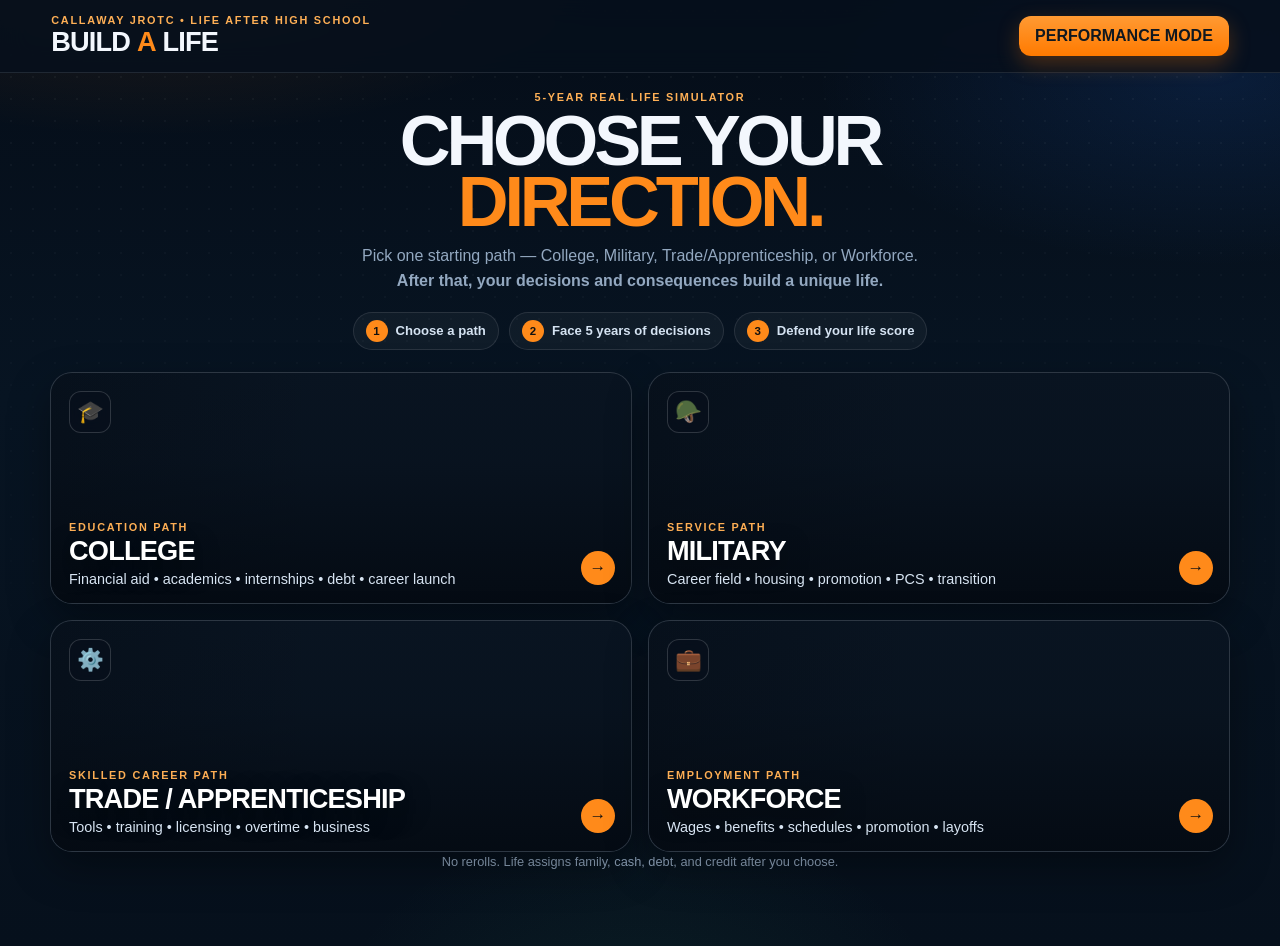
==== commit 22ce50c0: "Add files via upload" ====
--- a/index.html
+++ b/index.html
@@ -1,18 +1,294 @@
-<!doctype html><html><head><meta charset="utf-8"><meta name="viewport" content="width=device-width,initial-scale=1"><title>BUILD A LIFE — Real Life Simulator</title>
+<!doctype html>
+<html lang="en">
+<head>
+<meta charset="utf-8">
+<meta name="viewport" content="width=device-width,initial-scale=1">
+<title>BUILD A LIFE — Real Life Simulator</title>
 <style>
-*{box-sizing:border-box}body{margin:0;background:#04111f;color:#f4f8ff;font-family:Arial,sans-serif}header{padding:18px 4vw;border-bottom:1px solid #ffffff18;display:flex;justify-content:space-between;align-items:center;position:sticky;top:0;background:#04111ff5;z-index:5}.brand{font-size:2rem;font-weight:1000}.brand b,.orange{color:#ff8617}.tag{color:#ffad5d;font-size:.7rem;font-weight:900;letter-spacing:.15em}button{font:inherit}#perf,.primary{border:0;background:#ff8617;color:#101820;font-weight:1000;border-radius:12px;padding:13px 18px;cursor:pointer}main{width:min(1260px,94vw);margin:auto}.hero{text-align:center;padding:48px 0}.hero h1{font-size:clamp(4rem,9vw,8rem);line-height:.82;letter-spacing:-.07em;margin:20px 0}.hero h1 em{font-style:normal;color:#ff8617}.hero>p{color:#afc0d3;line-height:1.6}.paths{display:grid;grid-template-columns:1fr 1fr;gap:14px;margin-top:35px}.path{min-height:180px;background:linear-gradient(145deg,#102d4e,#091d33);border:1px solid #ffffff18;border-radius:22px;color:#fff;padding:22px;display:grid;grid-template-columns:65px 1fr 35px;align-items:center;text-align:left;cursor:pointer}.path:hover{border-color:#ff9e42;transform:translateY(-3px)}.icon{font-size:3rem}.path h2{font-size:1.65rem;margin:6px 0}.path p{color:#9eb1c7;margin:0}.arrow{font-size:2rem;color:#ff9e42}.panel{margin:22px 0;background:#0b1e33;border:1px solid #ffffff16;border-radius:22px;padding:24px}.hide{display:none!important}.cards{display:grid;grid-template-columns:repeat(4,1fr);gap:10px}.card{background:#ffffff07;border:1px solid #ffffff0e;border-radius:15px;padding:16px}.card span{display:block;color:#8399b2;font-size:.66rem;letter-spacing:.08em}.card b{display:block;margin-top:7px;font-size:1.15rem}.deal h1{font-size:4rem;margin:10px 0}.quote{text-align:center;font-size:1.3rem;margin:25px}.primary{display:block;margin:18px auto}.hud{display:grid;grid-template-columns:.8fr 2.2fr;gap:15px}.metrics{display:grid;grid-template-columns:repeat(5,1fr);gap:7px}.metric{background:#ffffff07;border-radius:11px;padding:9px}.metric span{display:block;color:#8499b0;font-size:.59rem}.metric b{font-size:1rem}.yearbar{display:grid;grid-template-columns:100px 1fr 160px;gap:12px;align-items:center;margin:15px 0;padding:12px 16px;background:#071727;border-radius:13px}.bar{height:7px;background:#ffffff10;border-radius:9px;overflow:hidden}.bar i{display:block;height:100%;background:linear-gradient(90deg,#2381ff,#ff8617)}.decision h1{font-size:clamp(2.2rem,4vw,3.8rem);margin:8px 0}.decision>p{color:#a9bbcf;line-height:1.5}.options{display:grid;grid-template-columns:1fr 1fr;gap:11px;margin-top:20px}.option{background:#102b49;border:1px solid #ffffff15;border-radius:17px;padding:17px;color:#fff;text-align:left;cursor:pointer}.option:hover{border-color:#ff9e42}.option:disabled{opacity:.55}.price{color:#ffad5d;font-weight:1000}.option h3{margin:6px 0}.option p{color:#9fb1c6;line-height:1.4}.result{text-align:center;border-color:#ff9e4245}.result h1{font-size:2.8rem}.final{text-align:center;padding:50px 0}.final h1{font-size:4rem}.bigscore{font-size:8rem;font-weight:1000;color:#ff9c3e}.breakdown{display:grid;grid-template-columns:repeat(3,1fr);gap:10px;max-width:900px;margin:25px auto}.performance *{transition:none!important;animation:none!important;box-shadow:none!important}@media(max-width:850px){.paths,.options,.hud{grid-template-columns:1fr}.cards{grid-template-columns:repeat(2,1fr)}.metrics{grid-template-columns:repeat(2,1fr)}}
-</style></head><body><header><div><div class="tag">CALLAWAY JROTC • LIFE AFTER HIGH SCHOOL</div><div class="brand">BUILD <b>A</b> LIFE</div></div><button id="perf">PERFORMANCE MODE</button></header><main>
-<section id="start" class="hero"><div class="tag">5-YEAR REAL LIFE SIMULATOR</div><h1>CHOOSE YOUR<br><em>DIRECTION.</em></h1><p>You choose only College, Military, Trade/Apprenticeship, or Workforce.<br><b>After that, your decisions and consequences build a unique life.</b></p><div class="paths">
-<button class="path" data-path="college"><div class="icon">🎓</div><div><div class="tag">EDUCATION PATH</div><h2>COLLEGE</h2><p>Financial aid • academics • internships • debt • career launch</p></div><div class="arrow">→</div></button>
-<button class="path" data-path="military"><div class="icon">🪖</div><div><div class="tag">SERVICE PATH</div><h2>MILITARY</h2><p>Career field • housing • promotion • PCS • transition</p></div><div class="arrow">→</div></button>
-<button class="path" data-path="trade"><div class="icon">⚙️</div><div><div class="tag">SKILLED CAREER PATH</div><h2>TRADE / APPRENTICESHIP</h2><p>Tools • training • licensing • overtime • business</p></div><div class="arrow">→</div></button>
-<button class="path" data-path="workforce"><div class="icon">💼</div><div><div class="tag">EMPLOYMENT PATH</div><h2>WORKFORCE</h2><p>Wages • benefits • schedules • promotion • layoffs</p></div><div class="arrow">→</div></button></div></section>
-<section id="deal" class="panel deal hide"><div class="tag">YOUR STARTING LIFE • NO REROLL</div><h1 id="dealTitle"></h1><div id="cards" class="cards"></div><div class="quote">You chose the direction. Life assigned the starting circumstances.</div><button id="enter" class="primary">BEGIN YEAR ONE →</button></section>
-<section id="game" class="hide"><section class="panel hud"><div><div id="pathLabel" class="tag"></div><h2 id="role"></h2><p id="family"></p></div><div id="metrics" class="metrics"></div></section><div class="yearbar"><b id="year"></b><div class="bar"><i id="prog"></i></div><b id="round"></b></div>
-<section class="panel decision"><div id="category" class="tag"></div><h1 id="question"></h1><p id="context"></p><div id="options" class="options"></div></section>
-<section id="result" class="panel result hide"><div class="tag">LIFE CONSEQUENCE</div><h1 id="resultTitle"></h1><p id="resultText"></p><button id="next" class="primary">CONTINUE →</button></section></section>
-<section id="final" class="final hide"><div class="tag">FIVE YEARS LATER</div><h1 id="rank"></h1><div id="finalScore" class="bigscore"></div><p><b>Higher is better</b> — but the score rewards a stable, sustainable life rather than simply having the most cash.</p><div id="breakdown" class="breakdown"></div><p>Defend your life: What was your strongest decision? Your costliest mistake? What sacrifice paid off? What would you change?</p><button class="primary" onclick="location.reload()">BUILD ANOTHER LIFE</button></section>
-</main><script>
+:root{
+  --bg:#06101c;
+  --bg2:#0a1829;
+  --panel:#0c1d32;
+  --line:rgba(255,255,255,.10);
+  --text:#f3f7fd;
+  --muted:#93a8c0;
+  --orange:#ff8a1a;
+  --orange2:#ffb056;
+  --college:#4aa3ff;
+  --military:#3dcf7a;
+  --trade:#ffb020;
+  --workforce:#c084fc;
+}
+*{box-sizing:border-box}
+html,body{margin:0;min-height:100%;}
+body{
+  color:var(--text);
+  font-family:Inter,Segoe UI,Arial,sans-serif;
+  background:
+    radial-gradient(900px 420px at 12% -10%, rgba(255,138,26,.16), transparent 55%),
+    radial-gradient(800px 380px at 95% 8%, rgba(36,120,255,.14), transparent 50%),
+    radial-gradient(700px 500px at 50% 110%, rgba(64,200,140,.08), transparent 45%),
+    linear-gradient(180deg,#050d18 0%, #071422 42%, #06101c 100%);
+}
+body::before{
+  content:"";
+  position:fixed;inset:0;pointer-events:none;z-index:0;
+  background-image:radial-gradient(rgba(255,255,255,.045) 1px, transparent 1px);
+  background-size:22px 22px;
+  mask-image:linear-gradient(#000 0%, transparent 85%);
+}
+header,main{position:relative;z-index:1}
+header{
+  display:flex;justify-content:space-between;align-items:center;
+  padding:14px 4vw;position:sticky;top:0;z-index:8;
+  background:rgba(6,16,28,.86);
+  backdrop-filter:blur(14px);
+  border-bottom:1px solid var(--line);
+}
+.brand{font-size:1.7rem;font-weight:900;letter-spacing:-.03em}
+.brand b,.orange{color:var(--orange)}
+.tag{color:var(--orange2);font-size:.68rem;font-weight:800;letter-spacing:.16em;text-transform:uppercase}
+button{font:inherit}
+#perf,.primary{
+  border:0;background:linear-gradient(180deg,#ff9a33,#ff7a00);
+  color:#101820;font-weight:900;border-radius:12px;padding:11px 16px;cursor:pointer;
+  box-shadow:0 8px 22px rgba(255,122,0,.28);
+}
+#perf:hover,.primary:hover{filter:brightness(1.06);transform:translateY(-1px)}
+main{width:min(1180px,94vw);margin:auto;padding:0 0 48px}
+.hero{text-align:center;padding:18px 0 8px}
+.hero h1{
+  font-size:clamp(2.1rem,5.6vw,4.4rem);
+  line-height:.86;letter-spacing:-.06em;margin:8px 0 12px;
+}
+.hero h1 em{font-style:normal;color:var(--orange)}
+.hero>p{color:var(--muted);line-height:1.55;margin:0 auto 18px;max-width:720px}
+.steps{display:flex;justify-content:center;gap:10px;flex-wrap:wrap;margin:0 0 22px}
+.step{
+  display:flex;align-items:center;gap:8px;
+  background:rgba(255,255,255,.04);
+  border:1px solid var(--line);
+  border-radius:999px;padding:7px 12px;
+  color:#d5e3f2;font-size:.82rem;font-weight:700;
+}
+.step i{
+  width:22px;height:22px;border-radius:50%;
+  display:grid;place-items:center;
+  background:var(--orange);color:#111;font-style:normal;font-size:.72rem;font-weight:900;
+}
+.paths{display:grid;grid-template-columns:1fr 1fr;gap:16px}
+.path{
+  position:relative;overflow:hidden;isolation:isolate;
+  min-height:230px;color:#fff;text-align:left;cursor:pointer;
+  padding:0;border:1px solid rgba(255,255,255,.14);
+  border-radius:22px;
+  box-shadow:0 16px 40px rgba(0,0,0,.35);
+  background:#0a1624 center/cover no-repeat;
+  transition:transform .2s ease, box-shadow .2s ease, border-color .2s ease;
+}
+.path:hover{transform:translateY(-6px) scale(1.01)}
+.path .shot{
+  position:absolute;inset:0;z-index:0;
+  background:center/cover no-repeat;
+  transform:scale(1.04);
+  transition:transform .35s ease;
+}
+.path:hover .shot{transform:scale(1.1)}
+.path .shade{
+  position:absolute;inset:0;z-index:1;
+  background:
+    linear-gradient(180deg, rgba(4,10,18,.18) 0%, rgba(4,10,18,.28) 38%, rgba(4,10,18,.92) 100%),
+    linear-gradient(90deg, rgba(4,10,18,.35), transparent 45%);
+}
+.path .copy{
+  position:relative;z-index:2;
+  height:100%;min-height:230px;
+  display:flex;flex-direction:column;justify-content:flex-end;
+  padding:18px 18px 16px;
+  text-align:left;
+}
+.path .icon{
+  width:42px;height:42px;border-radius:12px;margin-bottom:auto;
+  display:grid;place-items:center;font-size:1.35rem;
+  background:rgba(8,16,28,.55);
+  border:1px solid rgba(255,255,255,.16);
+  backdrop-filter:blur(8px);
+}
+.path h2{font-size:1.7rem;margin:2px 0 4px;letter-spacing:-.03em;text-shadow:0 8px 24px rgba(0,0,0,.55)}
+.path p{color:#d7e4f2;margin:0;font-size:.9rem;max-width:92%}
+.arrow{
+  position:absolute;right:16px;bottom:18px;z-index:3;
+  width:34px;height:34px;border-radius:50%;
+  display:grid;place-items:center;
+  background:var(--orange);color:#111;font-weight:900;font-size:1.05rem;
+}
+.path.college .shot{background-image:url("posters/college.jpg")}
+.path.military .shot{background-image:url("posters/military.jpg")}
+.path.trade .shot{background-image:url("posters/trade.jpg")}
+.path.workforce .shot{background-image:url("posters/workforce.jpg")}
+.path.college{--accent:var(--college)}
+.path.military{--accent:var(--military)}
+.path.trade{--accent:var(--trade)}
+.path.workforce{--accent:var(--workforce)}
+.path.college:hover{border-color:#4aa3ffaa;box-shadow:0 18px 36px rgba(74,163,255,.22)}
+.path.military:hover{border-color:#3dcf7aaa;box-shadow:0 18px 36px rgba(61,207,122,.2)}
+.path.trade:hover{border-color:#ffb020aa;box-shadow:0 18px 36px rgba(255,176,32,.22)}
+.path.workforce:hover{border-color:#c084fcaa;box-shadow:0 18px 36px rgba(192,132,252,.22)}
+.hint{text-align:center;color:#7e93ab;font-size:.8rem;margin:16px 0 0}
+.panel{margin:18px 0;background:linear-gradient(180deg,#0d2036,#0a1a2d);border:1px solid var(--line);border-radius:22px;padding:22px}
+.hide{display:none!important}
+.cards{display:grid;grid-template-columns:repeat(4,1fr);gap:10px}
+.card{background:rgba(255,255,255,.05);border:1px solid rgba(255,255,255,.08);border-radius:15px;padding:16px}
+.card span{display:block;color:#8399b2;font-size:.66rem;letter-spacing:.08em}
+.card b{display:block;margin-top:7px;font-size:1.12rem}
+.deal h1{font-size:clamp(2rem,5vw,3.4rem);margin:10px 0}
+.quote{text-align:center;font-size:1.12rem;margin:22px;color:#c9d7e8}
+.primary{display:block;margin:18px auto}
+.hud{display:grid;grid-template-columns:.85fr 2.15fr;gap:15px}
+.metrics{display:grid;grid-template-columns:repeat(5,1fr);gap:7px}
+.metric,.metrics > *{background:rgba(255,255,255,.05);border-radius:11px;padding:9px}
+.metrics span{display:block;color:#8499b0;font-size:.59rem;letter-spacing:.04em}
+.metrics b{font-size:1rem}
+.yearbar{display:grid;grid-template-columns:110px 1fr 170px;gap:12px;align-items:center;margin:15px 0;padding:12px 16px;background:#071727;border:1px solid var(--line);border-radius:13px}
+.bar{height:8px;background:rgba(255,255,255,.08);border-radius:9px;overflow:hidden}
+.bar i{display:block;height:100%;width:0;background:linear-gradient(90deg,#2381ff,#ff8617)}
+.decision h1{font-size:clamp(1.8rem,4vw,3.2rem);margin:8px 0}
+.decision>p{color:#a9bbcf;line-height:1.5}
+.options{display:grid;grid-template-columns:1fr 1fr;gap:11px;margin-top:20px}
+.option{background:#102b49;border:1px solid var(--line);border-radius:17px;padding:16px;color:#fff;text-align:left;cursor:pointer}
+.option:hover{border-color:#ff9e42;transform:translateY(-2px)}
+.option:disabled{opacity:.55}
+.price{color:#ffad5d;font-weight:900}
+.option h3{margin:6px 0}
+.option p{color:#9fb1c6;line-height:1.4;margin:0}
+.result{text-align:center;border-color:#ff9e4245}
+.result h1{font-size:2.4rem}
+.final{text-align:center;padding:46px 0}
+.final h1{font-size:clamp(2rem,4vw,3.4rem)}
+.bigscore{font-size:clamp(4.5rem,10vw,7.5rem);font-weight:1000;color:#ff9c3e;line-height:1}
+.breakdown{display:grid;grid-template-columns:repeat(3,1fr);gap:10px;max-width:900px;margin:25px auto}
+.performance *{transition:none!important;animation:none!important;box-shadow:none!important}
+@media(max-width:850px){
+  .paths,.options,.hud{grid-template-columns:1fr}
+  .cards{grid-template-columns:repeat(2,1fr)}
+  .metrics{grid-template-columns:repeat(2,1fr)}
+  .yearbar{grid-template-columns:1fr}
+  .hero{padding-top:18px}
+  .hero h1{font-size:clamp(2.2rem,12vw,3.4rem)}
+  .path,.path .copy{min-height:200px}
+}
+</style>
+</head>
+<body>
+<header>
+  <div>
+    <div class="tag">Callaway JROTC • Life After High School</div>
+    <div class="brand">BUILD <b>A</b> LIFE</div>
+  </div>
+  <button id="perf">PERFORMANCE MODE</button>
+</header>
+<main>
+<section id="start" class="hero">
+  <div class="tag">5-Year Real Life Simulator</div>
+  <h1>CHOOSE YOUR<br><em>DIRECTION.</em></h1>
+  <p>Pick one starting path — College, Military, Trade/Apprenticeship, or Workforce.<br><b>After that, your decisions and consequences build a unique life.</b></p>
+  <div class="steps">
+    <div class="step"><i>1</i> Choose a path</div>
+    <div class="step"><i>2</i> Face 5 years of decisions</div>
+    <div class="step"><i>3</i> Defend your life score</div>
+  </div>
+  <div class="paths">
+    <button class="path college" data-path="college">
+      <span class="shot"></span><span class="shade"></span>
+      <div class="copy">
+        <div class="icon">🎓</div>
+        <div class="tag">Education Path</div>
+        <h2>COLLEGE</h2>
+        <p>Financial aid • academics • internships • debt • career launch</p>
+      </div>
+      <div class="arrow">→</div>
+    </button>
+    <button class="path military" data-path="military">
+      <span class="shot"></span><span class="shade"></span>
+      <div class="copy">
+        <div class="icon">🪖</div>
+        <div class="tag">Service Path</div>
+        <h2>MILITARY</h2>
+        <p>Career field • housing • promotion • PCS • transition</p>
+      </div>
+      <div class="arrow">→</div>
+    </button>
+    <button class="path trade" data-path="trade">
+      <span class="shot"></span><span class="shade"></span>
+      <div class="copy">
+        <div class="icon">⚙️</div>
+        <div class="tag">Skilled Career Path</div>
+        <h2>TRADE / APPRENTICESHIP</h2>
+        <p>Tools • training • licensing • overtime • business</p>
+      </div>
+      <div class="arrow">→</div>
+    </button>
+    <button class="path workforce" data-path="workforce">
+      <span class="shot"></span><span class="shade"></span>
+      <div class="copy">
+        <div class="icon">💼</div>
+        <div class="tag">Employment Path</div>
+        <h2>WORKFORCE</h2>
+        <p>Wages • benefits • schedules • promotion • layoffs</p>
+      </div>
+      <div class="arrow">→</div>
+    </button>
+  </div>
+  <p class="hint">No rerolls. Life assigns family, cash, debt, and credit after you choose.</p>
+</section>
+
+<section id="deal" class="panel deal hide">
+  <div class="tag">Your Starting Life • No Reroll</div>
+  <h1 id="dealTitle"></h1>
+  <div id="cards" class="cards"></div>
+  <div class="quote">You chose the direction. Life assigned the starting circumstances.</div>
+  <button id="enter" class="primary">BEGIN YEAR ONE →</button>
+</section>
+
+<section id="game" class="hide">
+  <section class="panel hud">
+    <div>
+      <div id="pathLabel" class="tag"></div>
+      <h2 id="role"></h2>
+      <p id="family"></p>
+    </div>
+    <div id="metrics" class="metrics"></div>
+  </section>
+  <div class="yearbar">
+    <b id="year"></b>
+    <div class="bar"><i id="prog"></i></div>
+    <b id="round"></b>
+  </div>
+  <section class="panel decision">
+    <div id="category" class="tag"></div>
+    <h1 id="question"></h1>
+    <p id="context"></p>
+    <div id="options" class="options"></div>
+  </section>
+  <section id="result" class="panel result hide">
+    <div class="tag">Life Consequence</div>
+    <h1 id="resultTitle"></h1>
+    <p id="resultText"></p>
+    <button id="next" class="primary">CONTINUE →</button>
+  </section>
+</section>
+
+<section id="final" class="final hide">
+  <div class="tag">Five Years Later</div>
+  <h1 id="rank"></h1>
+  <div id="finalScore" class="bigscore"></div>
+  <p><b>Higher is better</b> — the score rewards a stable, sustainable life rather than simply having the most cash.</p>
+  <div id="breakdown" class="breakdown"></div>
+  <p>Defend your life: What was your strongest decision? Your costliest mistake? What sacrifice paid off? What would you change?</p>
+  <button class="primary" onclick="location.reload()">BUILD ANOTHER LIFE</button>
+</section>
+</main>
+<script>
 const DATA={"paths":{"college":{"label":"COLLEGE","icon":"\ud83c\udf93","roles":["Community College Student","Public University Student","College Student + Part-Time Worker"],"cash":[4300,5200,6100],"career":50,"specific":[["FINANCIAL AID","Your financial-aid offer arrives. How will you close the remaining gap?",[["Scholarships + part-time work",650,"Less free time, but limits borrowing.",{"cash":-650,"career":2,"stress":5,"debt":0}],["Federal student loan",300,"Preserves cash now but creates future debt.",{"cash":-300,"debt":3500,"credit":1}],["Private loan with co-signer",180,"Easy today; higher long-term risk.",{"cash":-180,"debt":5200,"credit":-2,"stability":-3}],["Reduce course load + work more",-900,"More income, but graduation may take longer.",{"cash":900,"career":-3,"stress":6}]]],["ACADEMICS","A required course is going badly at midterm. What do you do?",[["Tutoring + office hours",120,"Costs time; protects progress.",{"cash":-120,"career":6,"stress":3}],["Withdraw before deadline",0,"Protects GPA but delays completion.",{"career":-2,"stability":1}],["Ignore it and hope",0,"No cost today; high failure risk.",{"career":-7,"stress":8}],["Cut work hours to study",600,"Loses income but improves academic odds.",{"cash":-600,"career":8,"stress":-2}]]],["HOUSING","Campus housing rises next year. Choose a plan.",[["Stay on campus",2600,"Convenient, predictable, expensive.",{"cash":-2600,"stability":6}],["Off-campus with roommates",1850,"Lower cost; commute and roommate risk.",{"cash":-1850,"stability":3,"stress":2}],["Live with family",900,"Best savings potential; commute cost.",{"cash":-900,"savings":600,"stress":2}]]],["INTERNSHIP","You are offered an internship related to your major.",[["Take paid internship",-1400,"Lower summer income than full-time work, strong career value.",{"cash":1400,"career":12,"opportunity":15}],["Keep higher-paying unrelated job",-2300,"More cash now; less career exposure.",{"cash":2300,"career":-2,"opportunity":-5}],["Take unpaid prestigious internship",900,"High opportunity but major affordability pressure.",{"cash":-900,"career":10,"opportunity":12,"stress":9}]]],["MAJOR","Your major has weak job prospects for your goals. What now?",[["Research and change major",450,"May add coursework but improves fit.",{"cash":-450,"career":8,"opportunity":8}],["Add a marketable minor/certificate",700,"Extra cost and workload.",{"cash":-700,"career":9,"stress":5}],["Stay because changing is inconvenient",0,"No disruption now.",{"career":-5,"opportunity":-6}]]],["GRADUATION","Graduation is approaching. What is your employment strategy?",[["Apply early to 12 targeted jobs",180,"Time-intensive, strong odds.",{"cash":-180,"career":12,"opportunity":12,"stress":4}],["Wait until after graduation",0,"Less pressure now, delayed income risk.",{"career":-5,"opportunity":-8}],["Use career center + alumni network",90,"Low cost, strong leverage.",{"cash":-90,"career":10,"opportunity":14}]]],["STUDENT DEBT","You get a tax refund while carrying student debt.",[["Pay principal",1500,"Reduces future interest.",{"cash":-1500,"debt":-1500,"stability":7}],["Build emergency fund",1500,"Keeps debt but improves resilience.",{"cash":-1500,"savings":1500,"stability":7}],["Vacation",1500,"Enjoyment now; no balance-sheet improvement.",{"cash":-1500,"stress":-7,"stability":-2}]]],["CAREER LAUNCH","You receive two offers after school.",[["$47k with strong benefits",0,"Lower headline salary, stronger total compensation.",{"career":12,"protection":10,"stability":9}],["$53k contract role, no benefits",0,"Higher cash potential, more personal risk.",{"career":7,"cash":700,"protection":-5,"stability":-2}],["Graduate school immediately",2400,"More education and delayed full-time earnings.",{"cash":-2400,"debt":1800,"career":8,"opportunity":10}]]]]},"military":{"label":"MILITARY","icon":"\ud83e\ude96","roles":["Junior Enlisted Service Member","Active-Duty Service Member"],"cash":[7000,7800,8600],"career":62,"specific":[["CAREER FIELD","You can pursue a technical field with civilian transferability or a field you simply enjoy.",[["Technical specialty",0,"Training is demanding; strong civilian transfer.",{"career":10,"opportunity":13,"stress":4}],["Preferred nontechnical specialty",0,"Better personal fit; less direct civilian transfer.",{"career":5,"stress":-3}],["Choose only for a bonus",-1200,"Immediate bonus, uncertain long-term fit.",{"cash":1200,"career":1,"stress":6}]]],["HOUSING","You have a housing choice based on your current eligibility.",[["Government housing/barracks",650,"Low direct housing cost; less privacy.",{"cash":-650,"stability":8}],["Approved off-post housing",1900,"More independence; utilities and commute.",{"cash":-1900,"stability":5,"stress":2}]]],["EDUCATION BENEFIT","How will you use available education opportunities while serving?",[["Take one class at a time",350,"Slow, manageable progress.",{"cash":-350,"career":8,"opportunity":8,"stress":4}],["Professional credential",500,"Direct career value.",{"cash":-500,"career":11,"opportunity":12,"stress":5}],["Wait indefinitely",0,"More free time now.",{"career":-3,"opportunity":-5}]]],["PCS MOVE","You receive orders to move. Your household has choices to make.",[["Plan early + build move reserve",800,"Costs cash now, reduces disruption.",{"cash":-800,"stability":8,"stress":-4}],["Wait until last minute",0,"Preserves cash now; raises disruption risk.",{"stability":-6,"stress":10}]]],["PROMOTION","A promotion opportunity requires extra study and preparation.",[["Prepare consistently",250,"Time cost, better promotion odds.",{"cash":-250,"career":12,"stress":5}],["Rely on current performance",0,"No added effort; lower odds.",{"career":2}],["Take extra off-duty work instead",-700,"More cash; less promotion preparation.",{"cash":700,"career":-4,"stress":8}]]],["DEPLOYMENT / SEPARATION FUND","You may face a major transition within a year.",[["Build 3-month transition reserve",2400,"Less spending now, strong protection.",{"cash":-2400,"savings":2400,"stability":11}],["Build 1-month reserve",800,"Some cushion.",{"cash":-800,"savings":800,"stability":4}],["Assume income will never be interrupted",0,"Maximum spending flexibility today.",{"stability":-7}]]],["REENLISTMENT","Your service obligation is approaching a decision point.",[["Reenlist with career plan",0,"Stable income and advancement path.",{"career":10,"stability":9}],["Separate with job + savings lined up",500,"Transition costs, strong preparation.",{"cash":-500,"career":9,"opportunity":12,"stability":8}],["Separate with no plan",0,"Maximum freedom, high transition risk.",{"career":-8,"stability":-10,"stress":10}]]],["CIVILIAN TRANSITION","How will you translate military experience for civilian employers?",[["Credential + resume translation",450,"Turns experience into recognizable qualifications.",{"cash":-450,"career":12,"opportunity":15}],["Resume only",75,"Basic preparation.",{"cash":-75,"career":5}],["Wait until after separation",0,"Delays job-search readiness.",{"career":-6,"opportunity":-8}]]]]},"trade":{"label":"TRADE / APPRENTICESHIP","icon":"\u2699\ufe0f","roles":["Electrical Apprentice","HVAC Apprentice","Welding Apprentice","Plumbing Apprentice"],"cash":[6700,7600,8500],"career":64,"specific":[["TOOLS","Your employer expects you to provide basic tools.",[["Quality starter set",850,"Higher upfront cost; dependable.",{"cash":-850,"career":6,"stability":3}],["Cheapest set",320,"Saves money now; replacement risk.",{"cash":-320,"career":1,"stability":-3}],["Finance premium tools",95,"Low payment, large total obligation.",{"cash":-95,"debt":1700,"career":5,"credit":-2}]]],["APPRENTICESHIP","You can take overtime or attend optional advanced training.",[["Advanced training",350,"Less immediate income; faster skill growth.",{"cash":-350,"career":12,"opportunity":12}],["Overtime",-1100,"Strong current income; slower training.",{"cash":1100,"career":2,"stress":8}],["Balance both",200,"Hard schedule, good long-term mix.",{"cash":-200,"career":8,"stress":7}]]],["CERTIFICATION","A valuable certification exam opens.",[["Take prep course + exam",720,"Higher odds of passing.",{"cash":-720,"career":13,"opportunity":14}],["Self-study + exam",280,"Cheaper, requires discipline.",{"cash":-280,"career":9,"stress":5}],["Skip it",0,"No cost now; delays wage growth.",{"career":-5,"opportunity":-6}]]],["INJURY RISK","Your job is physically demanding. How do you protect your income?",[["Disability coverage + safety gear",620,"Costs money; protects earning ability.",{"cash":-620,"protection":12,"stability":8}],["Safety gear only",240,"Some protection.",{"cash":-240,"protection":6}],["Bare minimum",0,"More cash today; higher exposure.",{"protection":-8,"stability":-5}]]],["LICENSE","You qualify to pursue the next license level.",[["Apply now",950,"Costly, but increases earning potential.",{"cash":-950,"career":15,"opportunity":15}],["Wait one year",0,"Preserves cash, delays advancement.",{"career":-2}],["Change employers for small raise",-600,"Immediate pay increase, licensing delayed.",{"cash":600,"career":1}]]],["SIDE WORK","People begin asking you to do paid side jobs.",[["Only legal/insured work within qualifications",-900,"Slower growth, lower risk.",{"cash":900,"career":7,"protection":5}],["Take every cash job",-1800,"More income, greater liability and burnout.",{"cash":1800,"stress":12,"protection":-10}],["Decline side work",0,"Protects personal time.",{"stress":-4}]]],["BUSINESS","You are considering starting a small trade business.",[["Save + build business plan",1800,"Slow, disciplined preparation.",{"cash":-1800,"savings":1000,"career":10,"opportunity":14}],["Borrow heavily and launch now",500,"Fast start with substantial risk.",{"cash":-500,"debt":8500,"career":8,"stress":12}],["Stay employed and advance",0,"Lower upside, stable income.",{"career":8,"stability":8}]]],["JOURNEY-LEVEL CAREER","A higher-paying employer recruits you.",[["Move for 18% raise",-900,"Higher income; transition cost.",{"cash":900,"career":10,"opportunity":8}],["Stay for pension/benefits",0,"Lower immediate raise, strong stability.",{"career":6,"stability":10,"protection":7}],["Negotiate with current employer",0,"Could improve compensation without moving.",{"career":8,"opportunity":5}]]]]},"workforce":{"label":"WORKFORCE","icon":"\ud83d\udcbc","roles":["Warehouse Associate","Office Assistant","Medical Receptionist","Retail Shift Lead"],"cash":[5900,6800,7700],"career":46,"specific":[["JOB OFFER","Two entry-level jobs are available.",[["$18.50/hr + health + retirement",0,"Lower wage than the alternative; stronger benefits.",{"career":7,"protection":10,"stability":9}],["$21/hr, no benefits",0,"Higher wage; you absorb insurance and time-off risk.",{"cash":700,"protection":-6,"stability":-2}],["$17/hr with paid training",0,"Lower starting pay; advancement path.",{"career":10,"opportunity":11}]]],["SCHEDULE","Your manager offers a schedule change.",[["Predictable daytime schedule",0,"Supports family, appointments and training.",{"stability":8,"family":5}],["Variable schedule + shift differential",-650,"More income, less predictability.",{"cash":650,"stress":7,"family":-3}],["Night shift + larger differential",-1000,"Best pay; sleep and family strain.",{"cash":1000,"stress":11,"family":-5}]]],["BENEFITS","Open enrollment arrives.",[["Health + retirement match",900,"Costs take-home pay; builds protection and future assets.",{"cash":-900,"protection":11,"stability":8,"savings":300}],["Health only",600,"Protects medical risk.",{"cash":-600,"protection":8}],["Decline everything",0,"Maximum paycheck now.",{"protection":-10,"stability":-5}]]],["PROMOTION","A lead position adds responsibility and $2.25/hour.",[["Apply and prepare",150,"Small prep cost; advancement opportunity.",{"cash":-150,"career":12,"opportunity":10,"stress":5}],["Stay comfortable",0,"Stable duties, slower advancement.",{"career":-2}],["Change employers instead",-500,"Potentially more pay, less certainty.",{"cash":500,"career":6,"stability":-3}]]],["LAYOFF RISK","Your employer announces restructuring.",[["Update resume + apply now",120,"Preparation before crisis.",{"cash":-120,"career":7,"stability":6}],["Add short credential",500,"Costs money; improves options.",{"cash":-500,"career":10,"opportunity":11}],["Wait to see what happens",0,"No effort now; higher risk.",{"stability":-8,"stress":7}]]],["TUITION ASSISTANCE","Your employer will reimburse approved coursework.",[["Use it for career certificate",400,"Upfront cost, reimbursement later.",{"cash":-400,"career":13,"opportunity":14}],["Use it toward degree",650,"Longer commitment, broad advancement.",{"cash":-650,"career":11,"opportunity":13,"stress":5}],["Skip it",0,"No cost, no added credential.",{"opportunity":-5}]]],["JOB CHANGE","Another employer offers 12% more pay but worse benefits.",[["Take higher pay",-800,"More cash, weaker protection.",{"cash":800,"career":5,"protection":-6}],["Stay with benefits",0,"Predictability and protection.",{"stability":9,"protection":6}],["Negotiate current pay",0,"Potential upside without losing benefits.",{"career":8,"opportunity":6}]]],["CAREER DIRECTION","Five years in, what is your next move?",[["Supervisor track",350,"Training and responsibility.",{"cash":-350,"career":13,"opportunity":11,"stress":5}],["Technical certification",650,"Builds specialized earning power.",{"cash":-650,"career":14,"opportunity":14}],["Stay in current role",0,"Predictable, but slower growth.",{"stability":4,"career":1}]]]]}},"common":[["BUDGET","Your first full month exposes a gap between gross pay and take-home pay.",[["Build a zero-based budget",0,"Every dollar gets a job.",{"stability":7,"stress":-2}],["Spend first, save what's left",0,"Easy now; savings often disappears.",{"savings":-150,"stability":-5}],["Automate bills + savings",0,"Less flexibility, stronger consistency.",{"savings":250,"stability":8}]]],["GROCERIES","Food spending is running high.",[["Meal plan + groceries",420,"More time, predictable cost.",{"cash":-420,"stability":5}],["Mostly convenience food",720,"Saves time, costs more.",{"cash":-720,"stress":-2}],["Extreme cheapest diet",260,"Low cost, hard to sustain.",{"cash":-260,"stability":-2,"stress":5}]]],["PHONE / INTERNET","Choose connectivity that supports your actual needs.",[["Prepaid + home internet",520,"Functional and affordable.",{"cash":-520,"stability":4}],["Premium phone financing + unlimited",1250,"Convenient, expensive.",{"cash":-1250,"debt":700}],["Family plan + older phone",430,"Low cost if available.",{"cash":-430,"stability":3}]]],["AUTO INSURANCE","Choose auto coverage appropriate to your vehicle and finances.",[["Higher liability limits + reasonable deductible",780,"More protection, higher premium.",{"cash":-780,"protection":9}],["Legal minimum where applicable",430,"Lower premium, higher exposure.",{"cash":-430,"protection":1}],["Full coverage + low deductible",1120,"Strong protection, expensive.",{"cash":-1120,"protection":11}]]],["HEALTH INSURANCE","Choose health coverage.",[["Employer/standard plan",1050,"Premium cost with manageable medical exposure.",{"cash":-1050,"protection":10}],["High-deductible plan + health savings",720,"Lower premium; requires reserve.",{"cash":-720,"savings":250,"protection":7}],["Go uninsured",0,"Maximum cash now; major risk.",{"protection":-15,"stability":-8,"stress":4}]]],["CREDIT CARD","You receive a credit-card offer.",[["Use for one recurring bill; auto-pay full",0,"Builds history with discipline.",{"credit":10,"stability":4}],["Use for lifestyle purchases",0,"Convenience becomes revolving debt.",{"debt":1200,"credit":-8,"stress":6}],["Decline for now",0,"Avoids debt; slower credit-building.",{"credit":1}]]],["CAR REPAIR","Your vehicle needs an unexpected $1,100 repair.",[["Use emergency savings",0,"Reserve absorbs the shock.",{"savings":-1100,"stability":4}],["Credit card",100,"Preserves cash, creates costly debt.",{"cash":-100,"debt":1000,"credit":-4}],["Delay repair",0,"Cash preserved; reliability worsens.",{"stability":-10,"stress":9}]]],["RENT INCREASE","Your rent increases 11%.",[["Renew and cut other spending",900,"Keeps stability; squeezes budget.",{"cash":-900,"stability":4}],["Move to cheaper place",1250,"Moving costs now; lower future rent.",{"cash":-1250,"stability":2,"stress":5}],["Add roommate",300,"Strong savings, less privacy.",{"cash":-300,"savings":500,"stress":3}]]],["DENTAL","You need dental work that cannot be ignored.",[["Use insurance + cash",480,"Treats problem before it grows.",{"cash":-480,"protection":4}],["Payment plan",90,"Manageable today, new obligation.",{"cash":-90,"debt":650}],["Delay treatment",0,"No cost today; likely worse later.",{"stability":-6,"stress":7}]]],["FAMILY REQUEST","A family member asks for $700 unexpectedly.",[["Give full amount",700,"Helps family, reduces your cushion.",{"cash":-700,"family":8}],["Give $250 + help make plan",250,"Balances support and stability.",{"cash":-250,"family":6,"stability":3}],["Say no",0,"Protects finances; relationship strain possible.",{"family":-3}]]],["CHILDCARE","A dependent needs reliable care while you work or study.",[["Licensed reliable care",2200,"Expensive; protects schedule.",{"cash":-2200,"family":10,"stability":8}],["Informal low-cost care",900,"Affordable; reliability varies.",{"cash":-900,"family":3,"stress":5}],["Adjust work/school schedule",1300,"Moderate cost; time pressure.",{"cash":-1300,"family":7,"stress":7}]]],["MEDICAL EMERGENCY","An urgent medical problem occurs.",[["Pay deductible/copay from reserve",900,"Savings takes the hit, debt avoided.",{"savings":-900,"stability":5}],["Payment plan",150,"Preserves cash, creates obligation.",{"cash":-150,"debt":1100,"stress":5}],["Credit card",0,"Fast solution, expensive if carried.",{"debt":1450,"credit":-5,"stress":7}]]],["TAX REFUND","You receive a $1,800 tax refund.",[["Emergency fund",1800,"Builds resilience.",{"cash":-1800,"savings":1800,"stability":9}],["Pay debt",1800,"Reduces obligations.",{"cash":-1800,"debt":-1800,"credit":7}],["Spend it",1800,"Enjoyment now.",{"cash":-1800,"stress":-5}]]],["RETIREMENT","Your employer offers a retirement match.",[["Contribute enough for full match",900,"Less take-home pay; captures employer money.",{"cash":-900,"savings":1400,"stability":8}],["Contribute a little",400,"Some long-term progress.",{"cash":-400,"savings":600}],["Contribute nothing",0,"More cash today.",{"stability":-3}]]],["LIFESTYLE","Friends plan an expensive weekend.",[["Go and pay cash",650,"Fun without debt.",{"cash":-650,"stress":-6}],["Put it on credit",80,"Small payment; debt remains.",{"cash":-80,"debt":700,"stress":-4}],["Choose cheaper local plans",180,"Keeps social life and budget.",{"cash":-180,"stress":-4,"stability":3}]]],["EMERGENCY FUND","How aggressively will you build reserves?",[["$50/month",600,"Small cushion.",{"cash":-600,"savings":600}],["$150/month",1800,"Balanced.",{"cash":-1800,"savings":1800,"stability":6}],["$300/month",3600,"Strong protection, tight current budget.",{"cash":-3600,"savings":3600,"stability":10}]]],["ACCIDENT","A minor car accident leaves you responsible for a deductible and transportation.",[["Use reserve",850,"No new debt.",{"savings":-850,"stability":4}],["Payment/credit",100,"Keeps cash but adds debt.",{"cash":-100,"debt":900,"credit":-3}],["Skip repair if safe/legal",0,"Preserves cash; vehicle value suffers.",{"stability":-3}]]],["JOB BENEFITS","Compare two compensation packages.",[["Lower pay + health + retirement + paid leave",0,"Stronger total compensation.",{"protection":10,"stability":9,"career":5}],["Higher pay + weak benefits",-800,"More cash, more personal risk.",{"cash":800,"protection":-6}],["Negotiate",0,"May improve package, no guarantee.",{"career":6,"opportunity":5}]]],["SUBSCRIPTION CREEP","Small monthly subscriptions now total $145.",[["Cancel most",0,"Immediate recurring savings.",{"cash":500,"stability":4}],["Keep all",520,"Convenience/entertainment costs add up.",{"cash":-520}],["Keep two favorites",180,"Balanced choice.",{"cash":-180,"stress":-2}]]],["HOUSING EMERGENCY","A water leak damages $1,600 of belongings.",[["Insurance claim + deductible",500,"Coverage limits the loss.",{"cash":-500,"protection":5}],["Replace from savings",0,"No debt, but reserve drops.",{"savings":-1600}],["Finance replacements",100,"Preserves cash; adds debt.",{"cash":-100,"debt":1500,"stress":6}]]],["DEPENDENT HEALTH","A child/dependent needs recurring medication.",[["Use health plan + budget copays",480,"Predictable expense.",{"cash":-480,"family":7,"protection":5}],["Shop approved lower-cost options",300,"Requires effort; reduces cost.",{"cash":-300,"family":7}],["Skip doses to save money",0,"Unsafe and destabilizing.",{"family":-12,"stability":-10,"stress":12}]]],["PAYDAY PRESSURE","A bill is due two days before payday.",[["Use reserve",0,"Exactly what a cushion is for.",{"savings":-350,"stability":4}],["Ask creditor for due-date change",0,"Proactive communication can solve timing.",{"stability":5}],["Payday-style high-cost loan",50,"Fast cash, very expensive cycle.",{"cash":-50,"debt":550,"credit":-5,"stability":-8}]]],["HOMEOWNERSHIP","You are thinking about buying a home.",[["Keep saving and improve credit",1200,"Delays purchase; improves readiness.",{"cash":-1200,"savings":1200,"credit":5,"stability":7}],["Buy at maximum approval",2500,"Gets home now; thin monthly margin.",{"cash":-2500,"debt":12000,"stress":8}],["Decide renting fits current life",0,"Flexibility can be strategic.",{"stability":5}]]],["SIDE INCOME","You can earn extra money on weekends.",[["6 hours/week",-900,"Extra cash with moderate time cost.",{"cash":900,"stress":5}],["15 hours/week",-1900,"More money; burnout risk.",{"cash":1900,"stress":12,"family":-4}],["Protect recovery/family time",0,"No extra income; lower stress.",{"stress":-6,"family":4}]]],["FINAL RESERVE","A $3,000 windfall arrives near the end of Year 5.",[["Emergency fund",3000,"Maximum resilience.",{"cash":-3000,"savings":3000,"stability":10}],["Pay debt",3000,"Improves future cash flow.",{"cash":-3000,"debt":-3000,"credit":8}],["Career investment",3000,"Potential future return.",{"cash":-3000,"career":12,"opportunity":14}],["Lifestyle upgrade",3000,"Enjoyment now, little protection.",{"cash":-3000,"stress":-7}]]]]};
 const $=x=>document.getElementById(x),pick=a=>a[Math.floor(Math.random()*a.length)],cl=(v,a,b)=>Math.max(a,Math.min(b,v)),M=v=>(v<0?"-$":"$")+Math.abs(Math.round(v)).toLocaleString();
 let S=null,rounds=[],ri=0,locked=false;
@@ -30,4 +306,5 @@
 $("next").onclick=()=>{$("result").classList.add("hide");ri++;show()};
 function finish(){$("game").classList.add("hide");$("final").classList.remove("hide");let x=lifeScore();$("finalScore").textContent=x+"/100";$("rank").textContent=x>=90?"EXCEPTIONALLY STABLE":x>=80?"STABLE & THRIVING":x>=70?"STABLE & GROWING":x>=60?"FUNCTIONING — BUT EXPOSED":x>=45?"ONE MAJOR SETBACK FROM CRISIS":"FINANCIAL / LIFE CRISIS";let vals=[["FINANCIAL RESILIENCE",Math.round(cl(S.savings/60,0,100))],["CREDIT",Math.round(cl((S.credit-450)/3.5,0,100))],["CAREER",S.career],["FAMILY",S.family],["PROTECTION",S.protection],["STABILITY",S.stability]];$("breakdown").innerHTML=vals.map(v=>`<div class="card"><span>${v[0]}</span><b>${v[1]} / 100</b></div>`).join("")}
 $("perf").onclick=()=>document.body.classList.toggle("performance");
-</script></body></html>+</script>
+</body></html>
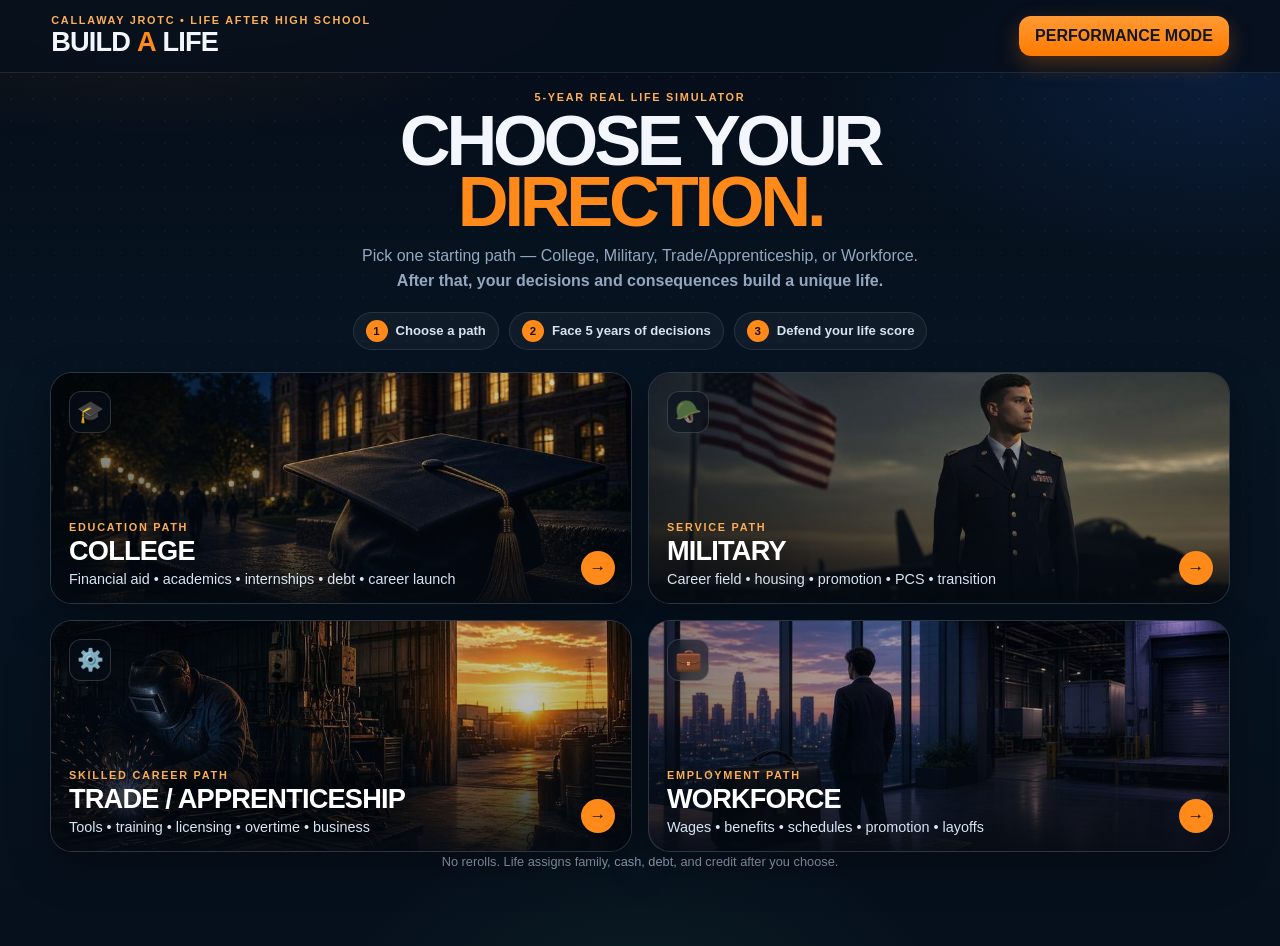
==== commit d4e05c1f: "Add files via upload" ====
--- a/index.html
+++ b/index.html
@@ -122,10 +122,10 @@
   display:grid;place-items:center;
   background:var(--orange);color:#111;font-weight:900;font-size:1.05rem;
 }
-.path.college .shot{background-image:url("posters/college.jpg")}
-.path.military .shot{background-image:url("posters/military.jpg")}
-.path.trade .shot{background-image:url("posters/trade.jpg")}
-.path.workforce .shot{background-image:url("posters/workforce.jpg")}
+.path.college .shot{background-image:url("[data-uri]")}
+.path.military .shot{background-image:url("[data-uri]")}
+.path.trade .shot{background-image:url("[data-uri]")}
+.path.workforce .shot{background-image:url("[data-uri]")}
 .path.college{--accent:var(--college)}
 .path.military{--accent:var(--military)}
 .path.trade{--accent:var(--trade)}
@@ -167,6 +167,184 @@
 .final h1{font-size:clamp(2rem,4vw,3.4rem)}
 .bigscore{font-size:clamp(4.5rem,10vw,7.5rem);font-weight:1000;color:#ff9c3e;line-height:1}
 .breakdown{display:grid;grid-template-columns:repeat(3,1fr);gap:10px;max-width:900px;margin:25px auto}
+
+body[data-path="college"]{--path:#4aa3ff}
+body[data-path="military"]{--path:#3dcf7a}
+body[data-path="trade"]{--path:#ffb020}
+body[data-path="workforce"]{--path:#c084fc}
+body[data-path]::after{
+  content:"";position:fixed;inset:auto -10% -20% auto;width:55vw;height:55vh;pointer-events:none;z-index:0;
+  background:radial-gradient(circle at 70% 80%, color-mix(in srgb, var(--path) 22%, transparent), transparent 70%);
+}
+.deal{
+  position:relative;overflow:hidden;
+  padding:28px 28px 26px;
+  background:
+    linear-gradient(180deg, rgba(8,20,34,.78), rgba(6,14,24,.86));
+  box-shadow:0 24px 60px rgba(0,0,0,.35), inset 0 1px 0 rgba(255,255,255,.08);
+}
+.deal::before{
+  content:"";position:absolute;left:0;top:0;bottom:0;width:6px;
+  background:linear-gradient(180deg,var(--orange), var(--path, #4aa3ff));
+}
+.deal-kicker{display:flex;justify-content:space-between;align-items:center;gap:12px;flex-wrap:wrap}
+.deal-stamp{
+  border:1px solid color-mix(in srgb, var(--path, #ff8a1a) 55%, #fff);
+  color:var(--path, var(--orange2));
+  font-size:.68rem;font-weight:900;letter-spacing:.16em;
+  padding:6px 10px;border-radius:999px;
+}
+.deal h1{
+  font-size:clamp(2.4rem,6vw,4.2rem);
+  margin:10px 0 18px;letter-spacing:-.05em;
+  text-shadow:0 10px 30px rgba(0,0,0,.35);
+}
+.cards{display:grid;grid-template-columns:repeat(4,1fr);gap:12px}
+.card{
+  position:relative;overflow:hidden;
+  background:linear-gradient(180deg,rgba(255,255,255,.07),rgba(255,255,255,.03));
+  border:1px solid rgba(255,255,255,.10);
+  border-radius:16px;padding:16px 16px 14px;
+  min-height:92px;
+  box-shadow:0 10px 24px rgba(0,0,0,.18);
+}
+.card::before{
+  content:"";position:absolute;left:0;right:0;top:0;height:3px;
+  background:linear-gradient(90deg,var(--orange), var(--path, #4aa3ff));
+}
+.card span{display:block;color:#8ea4bb;font-size:.62rem;letter-spacing:.12em;font-weight:800}
+.card b{display:block;margin-top:8px;font-size:1.18rem;line-height:1.25;letter-spacing:-.02em}
+.quote{text-align:center;font-size:1.08rem;margin:22px 0 8px;color:#c9d7e8}
+.hud{
+  position:relative;overflow:hidden;
+  background:
+    linear-gradient(90deg, color-mix(in srgb, var(--path, #4aa3ff) 18%, transparent), transparent 40%),
+    linear-gradient(180deg, rgba(8,20,34,.72), rgba(6,14,24,.84));
+  box-shadow:0 16px 40px rgba(0,0,0,.28);
+}
+.hud h2{margin:4px 0 6px;font-size:1.55rem;letter-spacing:-.03em}
+.hud p{color:#9fb3c8;margin:0}
+.metrics{display:grid;grid-template-columns:repeat(5,1fr);gap:8px}
+.metrics > *{
+  background:rgba(255,255,255,.05);
+  border:1px solid rgba(255,255,255,.08);
+  border-radius:12px;padding:10px;
+}
+.metrics span{display:block;color:#8499b0;font-size:.58rem;letter-spacing:.08em;font-weight:800}
+.metrics b{font-size:1.02rem}
+.yearbar{
+  display:grid;grid-template-columns:110px 1fr 170px;gap:12px;align-items:center;
+  margin:15px 0;padding:12px 16px;
+  background:linear-gradient(90deg,#0a1b2d,#071727);
+  border:1px solid var(--line);border-radius:13px;
+}
+.bar{height:9px;background:rgba(255,255,255,.08);border-radius:9px;overflow:hidden}
+.bar i{display:block;height:100%;width:0;background:linear-gradient(90deg,#2381ff,var(--orange))}
+.decision{
+  background:
+    linear-gradient(180deg, rgba(8,20,34,.70), rgba(6,14,24,.86));
+}
+.decision h1{font-size:clamp(1.8rem,4vw,3.1rem);margin:8px 0;letter-spacing:-.04em}
+.decision>p{color:#a9bbcf;line-height:1.55}
+.options{display:grid;grid-template-columns:1fr 1fr;gap:12px;margin-top:20px}
+.option{
+  background:linear-gradient(180deg,#12324f,#0d243c);
+  border:1px solid var(--line);
+  border-radius:18px;padding:16px 16px 15px;color:#fff;text-align:left;cursor:pointer;
+  box-shadow:0 10px 22px rgba(0,0,0,.18);
+  transition:transform .16s ease, border-color .16s ease, box-shadow .16s ease;
+}
+.option:hover{border-color:#ff9e42;transform:translateY(-3px);box-shadow:0 16px 28px rgba(255,138,26,.14)}
+.option:disabled{opacity:.55;transform:none}
+.price{color:#ffad5d;font-weight:900;font-size:.95rem}
+.option h3{margin:6px 0;font-size:1.12rem}
+.option p{color:#9fb1c6;line-height:1.4;margin:0}
+.result{
+  text-align:center;
+  border-color:color-mix(in srgb, var(--orange) 40%, transparent);
+  background:
+    radial-gradient(500px 160px at 50% 0%, rgba(255,138,26,.16), transparent 70%),
+    linear-gradient(180deg,#13263c,#0b1a2c);
+}
+.result h1{font-size:clamp(2rem,4vw,3rem);letter-spacing:-.04em}
+.final{text-align:center;padding:46px 0}
+.final h1{font-size:clamp(2rem,4vw,3.4rem);letter-spacing:-.04em}
+.bigscore{font-size:clamp(4.5rem,10vw,7.5rem);font-weight:1000;color:#ff9c3e;line-height:.9;text-shadow:0 18px 50px rgba(255,138,26,.25)}
+.breakdown{display:grid;grid-template-columns:repeat(3,1fr);gap:10px;max-width:900px;margin:25px auto}
+
+
+body[data-path="college"] #deal,
+body[data-path="college"] #game,
+body[data-path="college"] #final{
+  position:relative;
+}
+body[data-path="college"] #deal::after,
+body[data-path="college"] #game::after,
+body[data-path="college"] #final::after{
+  content:"";
+  position:absolute;inset:0;z-index:0;pointer-events:none;border-radius:inherit;
+  background-image:url("[data-uri]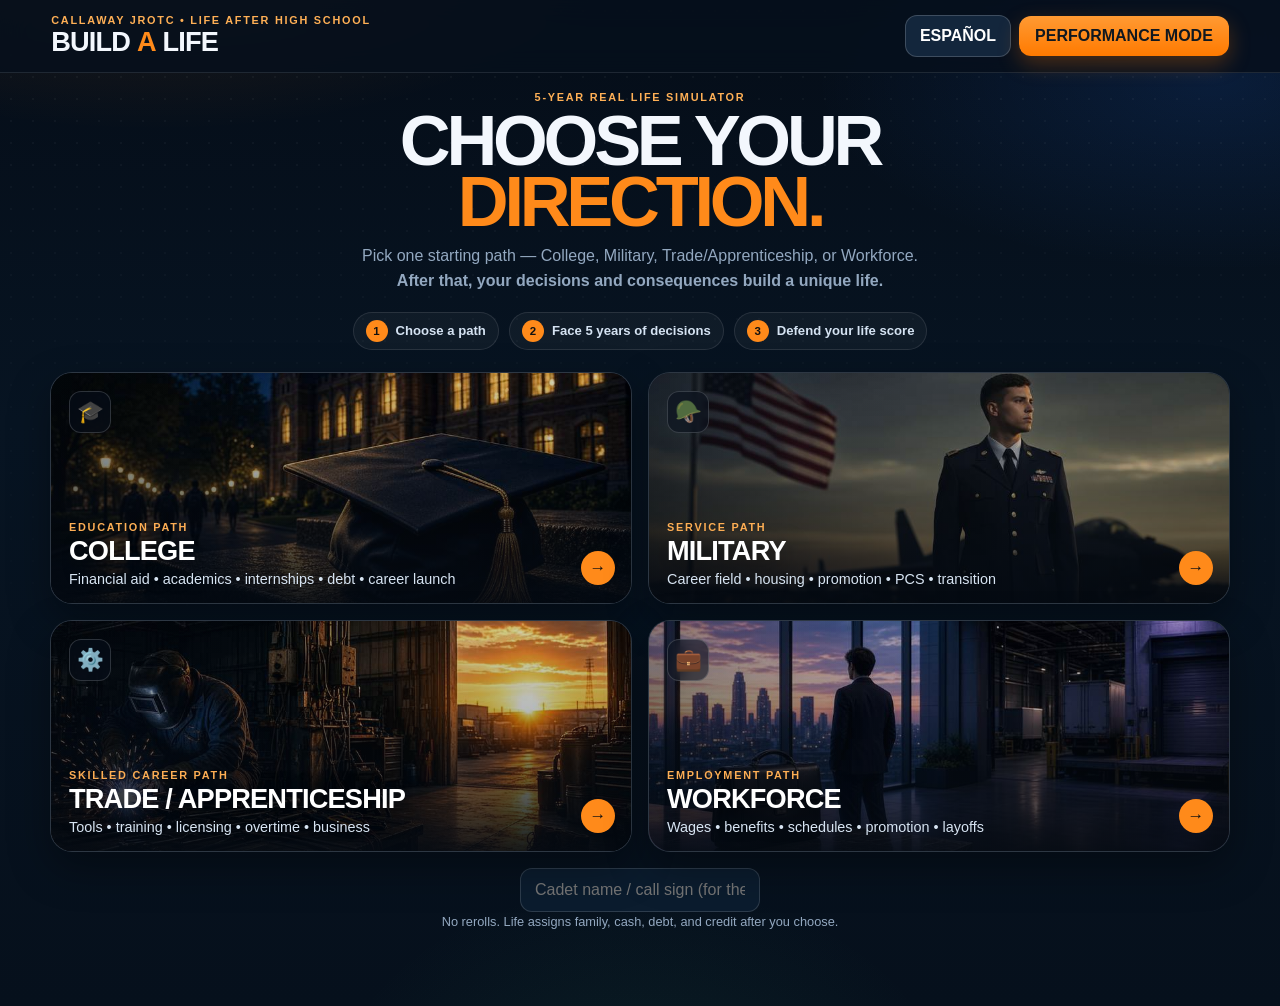
==== commit 02494107: "Add files via upload" ====
--- a/index.html
+++ b/index.html
@@ -345,6 +345,27 @@
 body[data-path="workforce"] #game > *,
 body[data-path="workforce"] #final > *{position:relative;z-index:1}
 
+
+.hits{display:flex;flex-wrap:wrap;justify-content:center;gap:8px;margin:16px 0 8px}
+.hit{border:1px solid rgba(255,255,255,.14);background:rgba(255,255,255,.06);border-radius:999px;padding:7px 11px;font-size:.82rem;font-weight:800}
+.hit.up{border-color:#3dcf7a66;color:#8dffc0}
+.hit.down{border-color:#ff6b6b66;color:#ffb3b3}
+.hit.flat{color:#d5e3f2}
+.event{color:#ffd19a;max-width:720px;margin:8px auto 0;line-height:1.5}
+
+
+.postbox{max-width:720px;margin:24px auto;padding:18px;border:1px solid rgba(255,255,255,.12);border-radius:18px;background:rgba(8,20,34,.55);text-align:center}
+.postrow{display:flex;gap:8px;justify-content:center;flex-wrap:wrap;margin:12px 0}
+.postrow input{background:#0b1c2e;border:1px solid rgba(255,255,255,.14);color:#fff;border-radius:12px;padding:12px 14px;min-width:240px;font:inherit}
+.postrow .primary{margin:0;display:inline-block}
+.qrline{display:flex;gap:12px;align-items:center;justify-content:center;text-align:left;margin-top:12px}
+.qrline img{width:92px;height:92px;border-radius:10px;background:#fff;padding:5px}
+.why{color:#93a8c0}
+#postNote{color:#8dffc0;font-weight:800}
+
+
+.ghostlang{border:1px solid rgba(255,255,255,.18);background:#13263c;color:#fff;font-weight:900;border-radius:12px;padding:11px 14px;cursor:pointer}
+
 .performance *{transition:none!important;animation:none!important;box-shadow:none!important}
 @media(max-width:850px){
   .paths,.options,.hud{grid-template-columns:1fr}
@@ -363,7 +384,10 @@
     <div class="tag">Callaway JROTC • Life After High School</div>
     <div class="brand">BUILD <b>A</b> LIFE</div>
   </div>
+  <div style="display:flex;gap:8px;align-items:center">
+  <button id="langBtn" class="ghostlang" type="button">ESPAÑOL</button>
   <button id="perf">PERFORMANCE MODE</button>
+</div>
 </header>
 <main>
 <section id="start" class="hero">
@@ -417,6 +441,9 @@
       <div class="arrow">→</div>
     </button>
   </div>
+  <div class="postrow" style="margin:16px auto 0;max-width:520px">
+    <input id="startName" placeholder="Cadet name / call sign (for the live board)">
+  </div>
   <p class="hint">No rerolls. Life assigns family, cash, debt, and credit after you choose.</p>
 </section>
 
@@ -455,6 +482,8 @@
     <div class="tag">Life Consequence</div>
     <h1 id="resultTitle"></h1>
     <p id="resultText"></p>
+    <div id="resultHits" class="hits"></div>
+    <p id="resultEvent" class="event"></p>
     <button id="next" class="primary">CONTINUE →</button>
   </section>
 </section>
@@ -463,12 +492,26 @@
   <div class="tag">Five Years Later</div>
   <h1 id="rank"></h1>
   <div id="finalScore" class="bigscore"></div>
-  <p><b>Higher is better</b> — the score rewards a stable, sustainable life rather than simply having the most cash.</p>
+  <p><b>Higher is better</b> — cash can look strong and still lose. Life Score rewards credit, protection, career, savings, and stability.</p>
   <div id="breakdown" class="breakdown"></div>
   <p>Defend your life: What was your strongest decision? Your costliest mistake? What sacrifice paid off? What would you change?</p>
+  <div class="postbox">
+    <div class="tag">Post to live scoreboard</div>
+    <p class="why">A cadet with $15,000 and no insurance can lose to a cadet with $7,000 and a stable position.</p>
+    <div class="postrow">
+      <input id="cadetName" placeholder="Cadet name / call sign">
+      <button class="primary" id="postBtn" type="button">POST MY LIFE SCORE</button>
+    </div>
+    <p id="postNote"></p>
+    <div class="qrline">
+      <img alt="Scoreboard QR" src="[data-uri]">
+      <p>Instructor board: scan or open <b>scoreboard.html</b> on the projector.</p>
+    </div>
+  </div>
   <button class="primary" onclick="location.reload()">BUILD ANOTHER LIFE</button>
 </section>
 </main>
+<script src="board-config.js"></script>
 <script>
 const DATA={"paths":{"college":{"label":"COLLEGE","icon":"\ud83c\udf93","roles":["Community College Student","Public University Student","College Student + Part-Time Worker"],"cash":[4300,5200,6100],"career":50,"specific":[["FINANCIAL AID","Your financial-aid offer arrives. How will you close the remaining gap?",[["Scholarships + part-time work",650,"Less free time, but limits borrowing.",{"cash":-650,"career":2,"stress":5,"debt":0}],["Federal student loan",300,"Preserves cash now but creates future debt.",{"cash":-300,"debt":3500,"credit":1}],["Private loan with co-signer",180,"Easy today; higher long-term risk.",{"cash":-180,"debt":5200,"credit":-2,"stability":-3}],["Reduce course load + work more",-900,"More income, but graduation may take longer.",{"cash":900,"career":-3,"stress":6}]]],["ACADEMICS","A required course is going badly at midterm. What do you do?",[["Tutoring + office hours",120,"Costs time; protects progress.",{"cash":-120,"career":6,"stress":3}],["Withdraw before deadline",0,"Protects GPA but delays completion.",{"career":-2,"stability":1}],["Ignore it and hope",0,"No cost today; high failure risk.",{"career":-7,"stress":8}],["Cut work hours to study",600,"Loses income but improves academic odds.",{"cash":-600,"career":8,"stress":-2}]]],["HOUSING","Campus housing rises next year. Choose a plan.",[["Stay on campus",2600,"Convenient, predictable, expensive.",{"cash":-2600,"stability":6}],["Off-campus with roommates",1850,"Lower cost; commute and roommate risk.",{"cash":-1850,"stability":3,"stress":2}],["Live with family",900,"Best savings potential; commute cost.",{"cash":-900,"savings":600,"stress":2}]]],["INTERNSHIP","You are offered an internship related to your major.",[["Take paid internship",-1400,"Lower summer income than full-time work, strong career value.",{"cash":1400,"career":12,"opportunity":15}],["Keep higher-paying unrelated job",-2300,"More cash now; less career exposure.",{"cash":2300,"career":-2,"opportunity":-5}],["Take unpaid prestigious internship",900,"High opportunity but major affordability pressure.",{"cash":-900,"career":10,"opportunity":12,"stress":9}]]],["MAJOR","Your major has weak job prospects for your goals. What now?",[["Research and change major",450,"May add coursework but improves fit.",{"cash":-450,"career":8,"opportunity":8}],["Add a marketable minor/certificate",700,"Extra cost and workload.",{"cash":-700,"career":9,"stress":5}],["Stay because changing is inconvenient",0,"No disruption now.",{"career":-5,"opportunity":-6}]]],["GRADUATION","Graduation is approaching. What is your employment strategy?",[["Apply early to 12 targeted jobs",180,"Time-intensive, strong odds.",{"cash":-180,"career":12,"opportunity":12,"stress":4}],["Wait until after graduation",0,"Less pressure now, delayed income risk.",{"career":-5,"opportunity":-8}],["Use career center + alumni network",90,"Low cost, strong leverage.",{"cash":-90,"career":10,"opportunity":14}]]],["STUDENT DEBT","You get a tax refund while carrying student debt.",[["Pay principal",1500,"Reduces future interest.",{"cash":-1500,"debt":-1500,"stability":7}],["Build emergency fund",1500,"Keeps debt but improves resilience.",{"cash":-1500,"savings":1500,"stability":7}],["Vacation",1500,"Enjoyment now; no balance-sheet improvement.",{"cash":-1500,"stress":-7,"stability":-2}]]],["CAREER LAUNCH","You receive two offers after school.",[["$47k with strong benefits",0,"Lower headline salary, stronger total compensation.",{"career":12,"protection":10,"stability":9}],["$53k contract role, no benefits",0,"Higher cash potential, more personal risk.",{"career":7,"cash":700,"protection":-5,"stability":-2}],["Graduate school immediately",2400,"More education and delayed full-time earnings.",{"cash":-2400,"debt":1800,"career":8,"opportunity":10}]]]]},"military":{"label":"MILITARY","icon":"\ud83e\ude96","roles":["Junior Enlisted Service Member","Active-Duty Service Member"],"cash":[7000,7800,8600],"career":62,"specific":[["CAREER FIELD","You can pursue a technical field with civilian transferability or a field you simply enjoy.",[["Technical specialty",0,"Training is demanding; strong civilian transfer.",{"career":10,"opportunity":13,"stress":4}],["Preferred nontechnical specialty",0,"Better personal fit; less direct civilian transfer.",{"career":5,"stress":-3}],["Choose only for a bonus",-1200,"Immediate bonus, uncertain long-term fit.",{"cash":1200,"career":1,"stress":6}]]],["HOUSING","You have a housing choice based on your current eligibility.",[["Government housing/barracks",650,"Low direct housing cost; less privacy.",{"cash":-650,"stability":8}],["Approved off-post housing",1900,"More independence; utilities and commute.",{"cash":-1900,"stability":5,"stress":2}]]],["EDUCATION BENEFIT","How will you use available education opportunities while serving?",[["Take one class at a time",350,"Slow, manageable progress.",{"cash":-350,"career":8,"opportunity":8,"stress":4}],["Professional credential",500,"Direct career value.",{"cash":-500,"career":11,"opportunity":12,"stress":5}],["Wait indefinitely",0,"More free time now.",{"career":-3,"opportunity":-5}]]],["PCS MOVE","You receive orders to move. Your household has choices to make.",[["Plan early + build move reserve",800,"Costs cash now, reduces disruption.",{"cash":-800,"stability":8,"stress":-4}],["Wait until last minute",0,"Preserves cash now; raises disruption risk.",{"stability":-6,"stress":10}]]],["PROMOTION","A promotion opportunity requires extra study and preparation.",[["Prepare consistently",250,"Time cost, better promotion odds.",{"cash":-250,"career":12,"stress":5}],["Rely on current performance",0,"No added effort; lower odds.",{"career":2}],["Take extra off-duty work instead",-700,"More cash; less promotion preparation.",{"cash":700,"career":-4,"stress":8}]]],["DEPLOYMENT / SEPARATION FUND","You may face a major transition within a year.",[["Build 3-month transition reserve",2400,"Less spending now, strong protection.",{"cash":-2400,"savings":2400,"stability":11}],["Build 1-month reserve",800,"Some cushion.",{"cash":-800,"savings":800,"stability":4}],["Assume income will never be interrupted",0,"Maximum spending flexibility today.",{"stability":-7}]]],["REENLISTMENT","Your service obligation is approaching a decision point.",[["Reenlist with career plan",0,"Stable income and advancement path.",{"career":10,"stability":9}],["Separate with job + savings lined up",500,"Transition costs, strong preparation.",{"cash":-500,"career":9,"opportunity":12,"stability":8}],["Separate with no plan",0,"Maximum freedom, high transition risk.",{"career":-8,"stability":-10,"stress":10}]]],["CIVILIAN TRANSITION","How will you translate military experience for civilian employers?",[["Credential + resume translation",450,"Turns experience into recognizable qualifications.",{"cash":-450,"career":12,"opportunity":15}],["Resume only",75,"Basic preparation.",{"cash":-75,"career":5}],["Wait until after separation",0,"Delays job-search readiness.",{"career":-6,"opportunity":-8}]]]]},"trade":{"label":"TRADE / APPRENTICESHIP","icon":"\u2699\ufe0f","roles":["Electrical Apprentice","HVAC Apprentice","Welding Apprentice","Plumbing Apprentice"],"cash":[6700,7600,8500],"career":64,"specific":[["TOOLS","Your employer expects you to provide basic tools.",[["Quality starter set",850,"Higher upfront cost; dependable.",{"cash":-850,"career":6,"stability":3}],["Cheapest set",320,"Saves money now; replacement risk.",{"cash":-320,"career":1,"stability":-3}],["Finance premium tools",95,"Low payment, large total obligation.",{"cash":-95,"debt":1700,"career":5,"credit":-2}]]],["APPRENTICESHIP","You can take overtime or attend optional advanced training.",[["Advanced training",350,"Less immediate income; faster skill growth.",{"cash":-350,"career":12,"opportunity":12}],["Overtime",-1100,"Strong current income; slower training.",{"cash":1100,"career":2,"stress":8}],["Balance both",200,"Hard schedule, good long-term mix.",{"cash":-200,"career":8,"stress":7}]]],["CERTIFICATION","A valuable certification exam opens.",[["Take prep course + exam",720,"Higher odds of passing.",{"cash":-720,"career":13,"opportunity":14}],["Self-study + exam",280,"Cheaper, requires discipline.",{"cash":-280,"career":9,"stress":5}],["Skip it",0,"No cost now; delays wage growth.",{"career":-5,"opportunity":-6}]]],["INJURY RISK","Your job is physically demanding. How do you protect your income?",[["Disability coverage + safety gear",620,"Costs money; protects earning ability.",{"cash":-620,"protection":12,"stability":8}],["Safety gear only",240,"Some protection.",{"cash":-240,"protection":6}],["Bare minimum",0,"More cash today; higher exposure.",{"protection":-8,"stability":-5}]]],["LICENSE","You qualify to pursue the next license level.",[["Apply now",950,"Costly, but increases earning potential.",{"cash":-950,"career":15,"opportunity":15}],["Wait one year",0,"Preserves cash, delays advancement.",{"career":-2}],["Change employers for small raise",-600,"Immediate pay increase, licensing delayed.",{"cash":600,"career":1}]]],["SIDE WORK","People begin asking you to do paid side jobs.",[["Only legal/insured work within qualifications",-900,"Slower growth, lower risk.",{"cash":900,"career":7,"protection":5}],["Take every cash job",-1800,"More income, greater liability and burnout.",{"cash":1800,"stress":12,"protection":-10}],["Decline side work",0,"Protects personal time.",{"stress":-4}]]],["BUSINESS","You are considering starting a small trade business.",[["Save + build business plan",1800,"Slow, disciplined preparation.",{"cash":-1800,"savings":1000,"career":10,"opportunity":14}],["Borrow heavily and launch now",500,"Fast start with substantial risk.",{"cash":-500,"debt":8500,"career":8,"stress":12}],["Stay employed and advance",0,"Lower upside, stable income.",{"career":8,"stability":8}]]],["JOURNEY-LEVEL CAREER","A higher-paying employer recruits you.",[["Move for 18% raise",-900,"Higher income; transition cost.",{"cash":900,"career":10,"opportunity":8}],["Stay for pension/benefits",0,"Lower immediate raise, strong stability.",{"career":6,"stability":10,"protection":7}],["Negotiate with current employer",0,"Could improve compensation without moving.",{"career":8,"opportunity":5}]]]]},"workforce":{"label":"WORKFORCE","icon":"\ud83d\udcbc","roles":["Warehouse Associate","Office Assistant","Medical Receptionist","Retail Shift Lead"],"cash":[5900,6800,7700],"career":46,"specific":[["JOB OFFER","Two entry-level jobs are available.",[["$18.50/hr + health + retirement",0,"Lower wage than the alternative; stronger benefits.",{"career":7,"protection":10,"stability":9}],["$21/hr, no benefits",0,"Higher wage; you absorb insurance and time-off risk.",{"cash":700,"protection":-6,"stability":-2}],["$17/hr with paid training",0,"Lower starting pay; advancement path.",{"career":10,"opportunity":11}]]],["SCHEDULE","Your manager offers a schedule change.",[["Predictable daytime schedule",0,"Supports family, appointments and training.",{"stability":8,"family":5}],["Variable schedule + shift differential",-650,"More income, less predictability.",{"cash":650,"stress":7,"family":-3}],["Night shift + larger differential",-1000,"Best pay; sleep and family strain.",{"cash":1000,"stress":11,"family":-5}]]],["BENEFITS","Open enrollment arrives.",[["Health + retirement match",900,"Costs take-home pay; builds protection and future assets.",{"cash":-900,"protection":11,"stability":8,"savings":300}],["Health only",600,"Protects medical risk.",{"cash":-600,"protection":8}],["Decline everything",0,"Maximum paycheck now.",{"protection":-10,"stability":-5}]]],["PROMOTION","A lead position adds responsibility and $2.25/hour.",[["Apply and prepare",150,"Small prep cost; advancement opportunity.",{"cash":-150,"career":12,"opportunity":10,"stress":5}],["Stay comfortable",0,"Stable duties, slower advancement.",{"career":-2}],["Change employers instead",-500,"Potentially more pay, less certainty.",{"cash":500,"career":6,"stability":-3}]]],["LAYOFF RISK","Your employer announces restructuring.",[["Update resume + apply now",120,"Preparation before crisis.",{"cash":-120,"career":7,"stability":6}],["Add short credential",500,"Costs money; improves options.",{"cash":-500,"career":10,"opportunity":11}],["Wait to see what happens",0,"No effort now; higher risk.",{"stability":-8,"stress":7}]]],["TUITION ASSISTANCE","Your employer will reimburse approved coursework.",[["Use it for career certificate",400,"Upfront cost, reimbursement later.",{"cash":-400,"career":13,"opportunity":14}],["Use it toward degree",650,"Longer commitment, broad advancement.",{"cash":-650,"career":11,"opportunity":13,"stress":5}],["Skip it",0,"No cost, no added credential.",{"opportunity":-5}]]],["JOB CHANGE","Another employer offers 12% more pay but worse benefits.",[["Take higher pay",-800,"More cash, weaker protection.",{"cash":800,"career":5,"protection":-6}],["Stay with benefits",0,"Predictability and protection.",{"stability":9,"protection":6}],["Negotiate current pay",0,"Potential upside without losing benefits.",{"career":8,"opportunity":6}]]],["CAREER DIRECTION","Five years in, what is your next move?",[["Supervisor track",350,"Training and responsibility.",{"cash":-350,"career":13,"opportunity":11,"stress":5}],["Technical certification",650,"Builds specialized earning power.",{"cash":-650,"career":14,"opportunity":14}],["Stay in current role",0,"Predictable, but slower growth.",{"stability":4,"career":1}]]]]}},"common":[["BUDGET","Your first full month exposes a gap between gross pay and take-home pay.",[["Build a zero-based budget",0,"Every dollar gets a job.",{"stability":7,"stress":-2}],["Spend first, save what's left",0,"Easy now; savings often disappears.",{"savings":-150,"stability":-5}],["Automate bills + savings",0,"Less flexibility, stronger consistency.",{"savings":250,"stability":8}]]],["GROCERIES","Food spending is running high.",[["Meal plan + groceries",420,"More time, predictable cost.",{"cash":-420,"stability":5}],["Mostly convenience food",720,"Saves time, costs more.",{"cash":-720,"stress":-2}],["Extreme cheapest diet",260,"Low cost, hard to sustain.",{"cash":-260,"stability":-2,"stress":5}]]],["PHONE / INTERNET","Choose connectivity that supports your actual needs.",[["Prepaid + home internet",520,"Functional and affordable.",{"cash":-520,"stability":4}],["Premium phone financing + unlimited",1250,"Convenient, expensive.",{"cash":-1250,"debt":700}],["Family plan + older phone",430,"Low cost if available.",{"cash":-430,"stability":3}]]],["AUTO INSURANCE","Choose auto coverage appropriate to your vehicle and finances.",[["Higher liability limits + reasonable deductible",780,"More protection, higher premium.",{"cash":-780,"protection":9}],["Legal minimum where applicable",430,"Lower premium, higher exposure.",{"cash":-430,"protection":1}],["Full coverage + low deductible",1120,"Strong protection, expensive.",{"cash":-1120,"protection":11}]]],["HEALTH INSURANCE","Choose health coverage.",[["Employer/standard plan",1050,"Premium cost with manageable medical exposure.",{"cash":-1050,"protection":10}],["High-deductible plan + health savings",720,"Lower premium; requires reserve.",{"cash":-720,"savings":250,"protection":7}],["Go uninsured",0,"Maximum cash now; major risk.",{"protection":-15,"stability":-8,"stress":4}]]],["CREDIT CARD","You receive a credit-card offer.",[["Use for one recurring bill; auto-pay full",0,"Builds history with discipline.",{"credit":10,"stability":4}],["Use for lifestyle purchases",0,"Convenience becomes revolving debt.",{"debt":1200,"credit":-8,"stress":6}],["Decline for now",0,"Avoids debt; slower credit-building.",{"credit":1}]]],["CAR REPAIR","Your vehicle needs an unexpected $1,100 repair.",[["Use emergency savings",0,"Reserve absorbs the shock.",{"savings":-1100,"stability":4}],["Credit card",100,"Preserves cash, creates costly debt.",{"cash":-100,"debt":1000,"credit":-4}],["Delay repair",0,"Cash preserved; reliability worsens.",{"stability":-10,"stress":9}]]],["RENT INCREASE","Your rent increases 11%.",[["Renew and cut other spending",900,"Keeps stability; squeezes budget.",{"cash":-900,"stability":4}],["Move to cheaper place",1250,"Moving costs now; lower future rent.",{"cash":-1250,"stability":2,"stress":5}],["Add roommate",300,"Strong savings, less privacy.",{"cash":-300,"savings":500,"stress":3}]]],["DENTAL","You need dental work that cannot be ignored.",[["Use insurance + cash",480,"Treats problem before it grows.",{"cash":-480,"protection":4}],["Payment plan",90,"Manageable today, new obligation.",{"cash":-90,"debt":650}],["Delay treatment",0,"No cost today; likely worse later.",{"stability":-6,"stress":7}]]],["FAMILY REQUEST","A family member asks for $700 unexpectedly.",[["Give full amount",700,"Helps family, reduces your cushion.",{"cash":-700,"family":8}],["Give $250 + help make plan",250,"Balances support and stability.",{"cash":-250,"family":6,"stability":3}],["Say no",0,"Protects finances; relationship strain possible.",{"family":-3}]]],["CHILDCARE","A dependent needs reliable care while you work or study.",[["Licensed reliable care",2200,"Expensive; protects schedule.",{"cash":-2200,"family":10,"stability":8}],["Informal low-cost care",900,"Affordable; reliability varies.",{"cash":-900,"family":3,"stress":5}],["Adjust work/school schedule",1300,"Moderate cost; time pressure.",{"cash":-1300,"family":7,"stress":7}]]],["MEDICAL EMERGENCY","An urgent medical problem occurs.",[["Pay deductible/copay from reserve",900,"Savings takes the hit, debt avoided.",{"savings":-900,"stability":5}],["Payment plan",150,"Preserves cash, creates obligation.",{"cash":-150,"debt":1100,"stress":5}],["Credit card",0,"Fast solution, expensive if carried.",{"debt":1450,"credit":-5,"stress":7}]]],["TAX REFUND","You receive a $1,800 tax refund.",[["Emergency fund",1800,"Builds resilience.",{"cash":-1800,"savings":1800,"stability":9}],["Pay debt",1800,"Reduces obligations.",{"cash":-1800,"debt":-1800,"credit":7}],["Spend it",1800,"Enjoyment now.",{"cash":-1800,"stress":-5}]]],["RETIREMENT","Your employer offers a retirement match.",[["Contribute enough for full match",900,"Less take-home pay; captures employer money.",{"cash":-900,"savings":1400,"stability":8}],["Contribute a little",400,"Some long-term progress.",{"cash":-400,"savings":600}],["Contribute nothing",0,"More cash today.",{"stability":-3}]]],["LIFESTYLE","Friends plan an expensive weekend.",[["Go and pay cash",650,"Fun without debt.",{"cash":-650,"stress":-6}],["Put it on credit",80,"Small payment; debt remains.",{"cash":-80,"debt":700,"stress":-4}],["Choose cheaper local plans",180,"Keeps social life and budget.",{"cash":-180,"stress":-4,"stability":3}]]],["EMERGENCY FUND","How aggressively will you build reserves?",[["$50/month",600,"Small cushion.",{"cash":-600,"savings":600}],["$150/month",1800,"Balanced.",{"cash":-1800,"savings":1800,"stability":6}],["$300/month",3600,"Strong protection, tight current budget.",{"cash":-3600,"savings":3600,"stability":10}]]],["ACCIDENT","A minor car accident leaves you responsible for a deductible and transportation.",[["Use reserve",850,"No new debt.",{"savings":-850,"stability":4}],["Payment/credit",100,"Keeps cash but adds debt.",{"cash":-100,"debt":900,"credit":-3}],["Skip repair if safe/legal",0,"Preserves cash; vehicle value suffers.",{"stability":-3}]]],["JOB BENEFITS","Compare two compensation packages.",[["Lower pay + health + retirement + paid leave",0,"Stronger total compensation.",{"protection":10,"stability":9,"career":5}],["Higher pay + weak benefits",-800,"More cash, more personal risk.",{"cash":800,"protection":-6}],["Negotiate",0,"May improve package, no guarantee.",{"career":6,"opportunity":5}]]],["SUBSCRIPTION CREEP","Small monthly subscriptions now total $145.",[["Cancel most",0,"Immediate recurring savings.",{"cash":500,"stability":4}],["Keep all",520,"Convenience/entertainment costs add up.",{"cash":-520}],["Keep two favorites",180,"Balanced choice.",{"cash":-180,"stress":-2}]]],["HOUSING EMERGENCY","A water leak damages $1,600 of belongings.",[["Insurance claim + deductible",500,"Coverage limits the loss.",{"cash":-500,"protection":5}],["Replace from savings",0,"No debt, but reserve drops.",{"savings":-1600}],["Finance replacements",100,"Preserves cash; adds debt.",{"cash":-100,"debt":1500,"stress":6}]]],["DEPENDENT HEALTH","A child/dependent needs recurring medication.",[["Use health plan + budget copays",480,"Predictable expense.",{"cash":-480,"family":7,"protection":5}],["Shop approved lower-cost options",300,"Requires effort; reduces cost.",{"cash":-300,"family":7}],["Skip doses to save money",0,"Unsafe and destabilizing.",{"family":-12,"stability":-10,"stress":12}]]],["PAYDAY PRESSURE","A bill is due two days before payday.",[["Use reserve",0,"Exactly what a cushion is for.",{"savings":-350,"stability":4}],["Ask creditor for due-date change",0,"Proactive communication can solve timing.",{"stability":5}],["Payday-style high-cost loan",50,"Fast cash, very expensive cycle.",{"cash":-50,"debt":550,"credit":-5,"stability":-8}]]],["HOMEOWNERSHIP","You are thinking about buying a home.",[["Keep saving and improve credit",1200,"Delays purchase; improves readiness.",{"cash":-1200,"savings":1200,"credit":5,"stability":7}],["Buy at maximum approval",2500,"Gets home now; thin monthly margin.",{"cash":-2500,"debt":12000,"stress":8}],["Decide renting fits current life",0,"Flexibility can be strategic.",{"stability":5}]]],["SIDE INCOME","You can earn extra money on weekends.",[["6 hours/week",-900,"Extra cash with moderate time cost.",{"cash":900,"stress":5}],["15 hours/week",-1900,"More money; burnout risk.",{"cash":1900,"stress":12,"family":-4}],["Protect recovery/family time",0,"No extra income; lower stress.",{"stress":-6,"family":4}]]],["FINAL RESERVE","A $3,000 windfall arrives near the end of Year 5.",[["Emergency fund",3000,"Maximum resilience.",{"cash":-3000,"savings":3000,"stability":10}],["Pay debt",3000,"Improves future cash flow.",{"cash":-3000,"debt":-3000,"credit":8}],["Career investment",3000,"Potential future return.",{"cash":-3000,"career":12,"opportunity":14}],["Lifestyle upgrade",3000,"Enjoyment now, little protection.",{"cash":-3000,"stress":-7}]]]]};
 const $=x=>document.getElementById(x),pick=a=>a[Math.floor(Math.random()*a.length)],cl=(v,a,b)=>Math.max(a,Math.min(b,v)),M=v=>(v<0?"-$":"$")+Math.abs(Math.round(v)).toLocaleString();
@@ -476,16 +519,107 @@
 const families=[["Single • No Children",0,72,false],["Single Parent • 1 Child (Age 2)",1900,61,true],["Partnered • 1 Child (Age 4)",1250,70,true],["Helps Support a Family Member",650,66,true],["Single • No Children",0,72,false]];
 function shuffle(a){a=[...a];for(let i=a.length-1;i>0;i--){let j=Math.floor(Math.random()*(i+1));[a[i],a[j]]=[a[j],a[i]]}return a}
 document.querySelectorAll("[data-path]").forEach(b=>b.onclick=()=>start(b.dataset.path));
-function start(k){let p=DATA.paths[k],f=pick(families);S={key:k,path:p.label,role:pick(p.roles),cash:pick(p.cash)-f[1],savings:pick([300,550,900,1400,2100]),debt:pick([0,650,1500,2800]),credit:pick([584,621,658,697,731]),career:p.career,family:f[2],hasDependent:f[3],protection:55,stability:62,stress:32,opportunity:55,history:[]};document.body.dataset.path=k;buildRounds(p);$("start").classList.add("hide");$("deal").classList.remove("hide");$("dealTitle").textContent=p.icon+" "+p.label;let c=[["STARTING ROLE",S.role],["AVAILABLE CASH",M(S.cash)],["EMERGENCY SAVINGS",M(S.savings)],["EXISTING DEBT",M(S.debt)],["CREDIT SCORE",S.credit],["FAMILY SITUATION",f[0]],["CAREER START",S.career+"/100"],["SIMULATION","40 ROUNDS"]];$("cards").innerHTML=c.map(x=>`<div class="card"><span>${x[0]}</span><b>${x[1]}</b></div>`).join("")}
+
+const ES={"COLLEGE":"UNIVERSIDAD","MILITARY":"MILITAR","WORKFORCE":"FUERZA LABORAL","Community College Student": "Estudiante de colegio comunitario", "Public University Student": "Estudiante de universidad pública", "College Student + Part-Time Worker": "Estudiante universitario + trabajo de medio tiempo", "FINANCIAL AID": "AYUDA FINANCIERA", "Your financial-aid offer arrives. How will you close the remaining gap?": "Llega tu oferta de ayuda financiera. ¿Cómo cubres lo que falta?", "Scholarships + part-time work": "Becas + trabajo de medio tiempo", "Less free time, but limits borrowing.": "Menos tiempo libre, pero pides menos prestado.", "Federal student loan": "Préstamo estudiantil federal", "Preserves cash now but creates future debt.": "Conserva dinero ahora, pero crea deuda futura.", "Private loan with co-signer": "Préstamo privado con fiador", "Easy today; higher long-term risk.": "Fácil hoy; más riesgo a largo plazo.", "Reduce course load + work more": "Menos clases + más trabajo", "More income, but graduation may take longer.": "Más ingreso, pero graduarte puede tardar más.", "ACADEMICS": "ESTUDIOS", "A required course is going badly at midterm. What do you do?": "Una clase obligatoria va mal a mitad del semestre. ¿Qué haces?", "Tutoring + office hours": "Tutoría + horas de oficina", "Costs time; protects progress.": "Cuesta tiempo; protege tu avance.", "Withdraw before deadline": "Darte de baja antes de la fecha límite", "Protects GPA but delays completion.": "Protege el promedio, pero retrasa terminar.", "Ignore it and hope": "Ignorarlo y esperar", "No cost today; high failure risk.": "Sin costo hoy; alto riesgo de reprobar.", "Cut work hours to study": "Reducir horas de trabajo para estudiar", "Loses income but improves academic odds.": "Pierdes ingreso, pero mejoras tus chances académicas.", "HOUSING": "VIVIENDA", "Campus housing rises next year. Choose a plan.": "La vivienda del campus sube el próximo año. Elige un plan.", "Stay on campus": "Quedarte en el campus", "Convenient, predictable, expensive.": "Cómodo, predecible y caro.", "Off-campus with roommates": "Fuera del campus con compañeros", "Lower cost; commute and roommate risk.": "Cuesta menos; hay viaje y riesgo de roommates.", "Live with family": "Vivir con la familia", "Best savings potential; commute cost.": "Mejor potencial de ahorro; cuesta el transporte.", "INTERNSHIP": "PASANTÍA", "You are offered an internship related to your major.": "Te ofrecen una pasantía relacionada con tu carrera.", "Take paid internship": "Aceptar pasantía pagada", "Lower summer income than full-time work, strong career value.": "Menos ingreso en verano que un trabajo de tiempo completo; gran valor profesional.", "Keep higher-paying unrelated job": "Quedarte en un trabajo mejor pagado no relacionado", "More cash now; less career exposure.": "Más dinero ahora; menos experiencia de carrera.", "Take unpaid prestigious internship": "Aceptar pasantía prestigiosa sin pago", "High opportunity but major affordability pressure.": "Gran oportunidad, pero mucha presión económica.", "MAJOR": "CARRERA", "Your major has weak job prospects for your goals. What now?": "Tu carrera tiene débiles perspectivas de empleo para tus metas. ¿Qué haces?", "Research and change major": "Investigar y cambiar de carrera", "May add coursework but improves fit.": "Puede agregar clases, pero encaja mejor.", "Add a marketable minor/certificate": "Agregar un menor o certificado con demanda", "Extra cost and workload.": "Costo y carga extra.", "Stay because changing is inconvenient": "Quedarte porque cambiar es incómodo", "No disruption now.": "Sin interrupción ahora.", "GRADUATION": "GRADUACIÓN", "Graduation is approaching. What is your employment strategy?": "Se acerca la graduación. ¿Cuál es tu estrategia de empleo?", "Apply early to 12 targeted jobs": "Aplicar temprano a 12 empleos específicos", "Time-intensive, strong odds.": "Toma tiempo; mejores chances.", "Wait until after graduation": "Esperar hasta después de graduarte", "Less pressure now, delayed income risk.": "Menos presión ahora; riesgo de ingreso tardío.", "Use career center + alumni network": "Usar el centro de carreras + red de egresados", "Low cost, strong leverage.": "Bajo costo; buena palanca.", "STUDENT DEBT": "DEUDA ESTUDIANTIL", "You get a tax refund while carrying student debt.": "Recibes un reembolso de impuestos con deuda estudiantil.", "Pay principal": "Pagar el capital", "Reduces future interest.": "Reduce el interés futuro.", "Build emergency fund": "Crear fondo de emergencia", "Keeps debt but improves resilience.": "Mantienes la deuda, pero ganas resistencia.", "Vacation": "Vacaciones", "Enjoyment now; no balance-sheet improvement.": "Disfrute ahora; no mejora tus finanzas.", "CAREER LAUNCH": "LANZAMIENTO PROFESIONAL", "You receive two offers after school.": "Recibes dos ofertas después de la escuela.", "$47k with strong benefits": "$47 mil con buenos beneficios", "Lower headline salary, stronger total compensation.": "Salario más bajo; mejor compensación total.", "$53k contract role, no benefits": "$53 mil por contrato, sin beneficios", "Higher cash potential, more personal risk.": "Más dinero posible; más riesgo personal.", "Graduate school immediately": "Ir a posgrado de inmediato", "More education and delayed full-time earnings.": "Más educación y se retrasa el sueldo de tiempo completo.", "Junior Enlisted Service Member": "Militar enlistado junior", "Active-Duty Service Member": "Militar en servicio activo", "CAREER FIELD": "ESPECIALIDAD", "You can pursue a technical field with civilian transferability or a field you simply enjoy.": "Puedes elegir un campo técnico transferible a lo civil o uno que simplemente te guste.", "Technical specialty": "Especialidad técnica", "Training is demanding; strong civilian transfer.": "El entrenamiento es exigente; se transfiere bien a lo civil.", "Preferred nontechnical specialty": "Especialidad no técnica que prefieres", "Better personal fit; less direct civilian transfer.": "Mejor encaje personal; menos transferencia civil directa.", "Choose only for a bonus": "Elegir solo por el bono", "Immediate bonus, uncertain long-term fit.": "Bono inmediato; encaje incierto a largo plazo.", "You have a housing choice based on your current eligibility.": "Tienes una opción de vivienda según tu elegibilidad actual.", "Government housing/barracks": "Vivienda del gobierno / cuartel", "Low direct housing cost; less privacy.": "Bajo costo directo; menos privacidad.", "Approved off-post housing": "Vivienda aprobada fuera de la base", "More independence; utilities and commute.": "Más independencia; servicios y transporte.", "EDUCATION BENEFIT": "BENEFICIO EDUCATIVO", "How will you use available education opportunities while serving?": "¿Cómo usarás las oportunidades educativas mientras sirves?", "Take one class at a time": "Tomar una clase a la vez", "Slow, manageable progress.": "Avance lento y manejable.", "Professional credential": "Credencial profesional", "Direct career value.": "Valor directo para la carrera.", "Wait indefinitely": "Esperar indefinidamente", "More free time now.": "Más tiempo libre ahora.", "PCS MOVE": "TRASLADO PCS", "You receive orders to move. Your household has choices to make.": "Recibes órdenes de traslado. Tu hogar debe decidir.", "Plan early + build move reserve": "Planear temprano + reservar dinero para la mudanza", "Costs cash now, reduces disruption.": "Cuesta dinero ahora; reduce el desorden.", "Wait until last minute": "Esperar hasta el último minuto", "Preserves cash now; raises disruption risk.": "Conserva dinero ahora; aumenta el riesgo de caos.", "PROMOTION": "ASCENSO", "A promotion opportunity requires extra study and preparation.": "Un ascenso exige estudio y preparación extra.", "Prepare consistently": "Prepararte con constancia", "Time cost, better promotion odds.": "Cuesta tiempo; mejores chances de ascenso.", "Rely on current performance": "Confiar solo en tu desempeño actual", "No added effort; lower odds.": "Sin esfuerzo extra; menos chances.", "Take extra off-duty work instead": "Hacer trabajo extra fuera de servicio", "More cash; less promotion preparation.": "Más dinero; menos preparación para el ascenso.", "DEPLOYMENT / SEPARATION FUND": "FONDO DE DESPLIEGUE / SEPARACIÓN", "You may face a major transition within a year.": "Puede haber una transición grande en un año.", "Build 3-month transition reserve": "Crear reserva de 3 meses", "Less spending now, strong protection.": "Menos gasto ahora; mejor protección.", "Build 1-month reserve": "Crear reserva de 1 mes", "Some cushion.": "Algo de colchón.", "Assume income will never be interrupted": "Asumir que el ingreso nunca se interrumpe", "Maximum spending flexibility today.": "Máxima flexibilidad de gasto hoy.", "REENLISTMENT": "REALISTAMIENTO", "Your service obligation is approaching a decision point.": "Tu tiempo de servicio llega a un punto de decisión.", "Reenlist with career plan": "Realistarte con un plan de carrera", "Stable income and advancement path.": "Ingreso estable y ruta de avance.", "Separate with job + savings lined up": "Separarte con empleo y ahorros listos", "Transition costs, strong preparation.": "Cuesta la transición; buena preparación.", "Separate with no plan": "Separarte sin plan", "Maximum freedom, high transition risk.": "Máxima libertad; alto riesgo de transición.", "CIVILIAN TRANSITION": "TRANSICIÓN CIVIL", "How will you translate military experience for civilian employers?": "¿Cómo traduces tu experiencia militar para empleadores civiles?", "Credential + resume translation": "Credencial + traducir el currículum", "Turns experience into recognizable qualifications.": "Convierte la experiencia en calificaciones reconocibles.", "Resume only": "Solo currículum", "Basic preparation.": "Preparación básica.", "Wait until after separation": "Esperar hasta después de separarte", "Delays job-search readiness.": "Retrasa tu preparación para buscar empleo.", "TRADE / APPRENTICESHIP": "OFICIO / APRENDIZAJE", "Electrical Apprentice": "Aprendiz de electricista", "HVAC Apprentice": "Aprendiz de HVAC", "Welding Apprentice": "Aprendiz de soldadura", "Plumbing Apprentice": "Aprendiz de plomería", "TOOLS": "HERRAMIENTAS", "Your employer expects you to provide basic tools.": "Tu empleador espera que lleves herramientas básicas.", "Quality starter set": "Juego inicial de calidad", "Higher upfront cost; dependable.": "Cuesta más al inicio; es confiable.", "Cheapest set": "El juego más barato", "Saves money now; replacement risk.": "Ahorras ahora; riesgo de reemplazo.", "Finance premium tools": "Financiar herramientas premium", "Low payment, large total obligation.": "Pago bajo; obligación total alta.", "APPRENTICESHIP": "APRENDIZAJE", "You can take overtime or attend optional advanced training.": "Puedes hacer horas extra o ir a entrenamiento avanzado opcional.", "Advanced training": "Entrenamiento avanzado", "Less immediate income; faster skill growth.": "Menos ingreso inmediato; creces más rápido en habilidad.", "Overtime": "Horas extra", "Strong current income; slower training.": "Buen ingreso ahora; entrenamiento más lento.", "Balance both": "Equilibrar ambos", "Hard schedule, good long-term mix.": "Horario duro; buena mezcla a largo plazo.", "CERTIFICATION": "CERTIFICACIÓN", "A valuable certification exam opens.": "Se abre un examen de certificación valioso.", "Take prep course + exam": "Curso de preparación + examen", "Higher odds of passing.": "Más chances de aprobar.", "Self-study + exam": "Estudio por tu cuenta + examen", "Cheaper, requires discipline.": "Más barato; exige disciplina.", "Skip it": "No tomarlo", "No cost now; delays wage growth.": "Sin costo ahora; retrasa el aumento de sueldo.", "INJURY RISK": "RIESGO DE LESIÓN", "Your job is physically demanding. How do you protect your income?": "Tu trabajo es físicamente exigente. ¿Cómo proteges tu ingreso?", "Disability coverage + safety gear": "Cobertura por discapacidad + equipo de seguridad", "Costs money; protects earning ability.": "Cuesta dinero; protege tu capacidad de ganar.", "Safety gear only": "Solo equipo de seguridad", "Some protection.": "Algo de protección.", "Bare minimum": "Lo mínimo", "More cash today; higher exposure.": "Más dinero hoy; más exposición.", "LICENSE": "LICENCIA", "You qualify to pursue the next license level.": "Calificas para el siguiente nivel de licencia.", "Apply now": "Aplicar ahora", "Costly, but increases earning potential.": "Cuesta, pero aumenta tu potencial de ingreso.", "Wait one year": "Esperar un año", "Preserves cash, delays advancement.": "Conserva dinero; retrasa el avance.", "Change employers for small raise": "Cambiar de empleador por un aumento pequeño", "Immediate pay increase, licensing delayed.": "Más sueldo ahora; la licencia se retrasa.", "SIDE WORK": "TRABAJO EXTRA", "People begin asking you to do paid side jobs.": "La gente empieza a pedirte trabajos extra pagados.", "Only legal/insured work within qualifications": "Solo trabajo legal/asegurado dentro de tu calificación", "Slower growth, lower risk.": "Crecimiento más lento; menos riesgo.", "Take every cash job": "Aceptar todo trabajo en efectivo", "More income, greater liability and burnout.": "Más ingreso; más responsabilidad legal y agotamiento.", "Decline side work": "Rechazar el trabajo extra", "Protects personal time.": "Protege tu tiempo personal.", "BUSINESS": "NEGOCIO", "You are considering starting a small trade business.": "Estás pensando en abrir un pequeño negocio de oficio.", "Save + build business plan": "Ahorrar + hacer un plan de negocio", "Slow, disciplined preparation.": "Preparación lenta y disciplinada.", "Borrow heavily and launch now": "Pedir mucho prestado y lanzar ahora", "Fast start with substantial risk.": "Arranque rápido con riesgo alto.", "Stay employed and advance": "Seguir empleado y avanzar", "Lower upside, stable income.": "Menos potencial; ingreso estable.", "JOURNEY-LEVEL CAREER": "CARRERA DE OFICIAL / JOURNEYMAN", "A higher-paying employer recruits you.": "Un empleador que paga más te recluta.", "Move for 18% raise": "Mudarte por un 18% más", "Higher income; transition cost.": "Más ingreso; cuesta la transición.", "Stay for pension/benefits": "Quedarte por pensión/beneficios", "Lower immediate raise, strong stability.": "Menos aumento ahora; mucha estabilidad.", "Negotiate with current employer": "Negociar con tu empleador actual", "Could improve compensation without moving.": "Puede mejorar tu paga sin mudarte.", "Warehouse Associate": "Asociado de almacén", "Office Assistant": "Asistente de oficina", "Medical Receptionist": "Recepcionista médica", "Retail Shift Lead": "Líder de turno en retail", "JOB OFFER": "OFERTA DE EMPLEO", "Two entry-level jobs are available.": "Hay dos empleos de nivel inicial.", "$18.50/hr + health + retirement": "$18.50/hora + salud + retiro", "Lower wage than the alternative; stronger benefits.": "Menos sueldo que la otra opción; mejores beneficios.", "$21/hr, no benefits": "$21/hora, sin beneficios", "Higher wage; you absorb insurance and time-off risk.": "Más sueldo; tú asumes seguro y días libres.", "$17/hr with paid training": "$17/hora con entrenamiento pagado", "Lower starting pay; advancement path.": "Menos paga al inicio; hay ruta de avance.", "SCHEDULE": "HORARIO", "Your manager offers a schedule change.": "Tu supervisor ofrece un cambio de horario.", "Predictable daytime schedule": "Horario diurno predecible", "Supports family, appointments and training.": "Apoya familia, citas y entrenamiento.", "Variable schedule + shift differential": "Horario variable + diferencial de turno", "More income, less predictability.": "Más ingreso; menos predicción.", "Night shift + larger differential": "Turno de noche + mayor diferencial", "Best pay; sleep and family strain.": "Mejor paga; cansa el sueño y la familia.", "BENEFITS": "BENEFICIOS", "Open enrollment arrives.": "Llega la inscripción abierta.", "Health + retirement match": "Salud + contrapartida de retiro", "Costs take-home pay; builds protection and future assets.": "Baja el sueldo neto; crea protección y patrimonio.", "Health only": "Solo salud", "Protects medical risk.": "Protege el riesgo médico.", "Decline everything": "Rechazar todo", "Maximum paycheck now.": "El cheque más alto ahora.", "A lead position adds responsibility and $2.25/hour.": "Un puesto de líder agrega responsabilidad y $2.25/hora.", "Apply and prepare": "Aplicar y prepararte", "Small prep cost; advancement opportunity.": "Poco costo de preparación; oportunidad de avance.", "Stay comfortable": "Quedarte cómodo", "Stable duties, slower advancement.": "Tareas estables; avance más lento.", "Change employers instead": "Cambiar de empleador", "Potentially more pay, less certainty.": "Posible más paga; menos certeza.", "LAYOFF RISK": "RIESGO DE DESPIDO", "Your employer announces restructuring.": "Tu empleador anuncia una reestructuración.", "Update resume + apply now": "Actualizar currículum + aplicar ahora", "Preparation before crisis.": "Preparación antes de la crisis.", "Add short credential": "Agregar una credencial corta", "Costs money; improves options.": "Cuesta dinero; mejora tus opciones.", "Wait to see what happens": "Esperar a ver qué pasa", "No effort now; higher risk.": "Sin esfuerzo ahora; más riesgo.", "TUITION ASSISTANCE": "AYUDA DE MATRÍCULA", "Your employer will reimburse approved coursework.": "Tu empleador reembolsará cursos aprobados.", "Use it for career certificate": "Usarlo para un certificado de carrera", "Upfront cost, reimbursement later.": "Pagas ahora; reembolso después.", "Use it toward degree": "Usarlo para un título", "Longer commitment, broad advancement.": "Más compromiso; avance más amplio.", "No cost, no added credential.": "Sin costo; sin credencial nueva.", "JOB CHANGE": "CAMBIO DE EMPLEO", "Another employer offers 12% more pay but worse benefits.": "Otro empleador ofrece 12% más de paga, pero peores beneficios.", "Take higher pay": "Aceptar la paga más alta", "More cash, weaker protection.": "Más dinero; menos protección.", "Stay with benefits": "Quedarte con los beneficios", "Predictability and protection.": "Predicción y protección.", "Negotiate current pay": "Negociar tu paga actual", "Potential upside without losing benefits.": "Posible mejora sin perder beneficios.", "CAREER DIRECTION": "DIRECCIÓN DE CARRERA", "Five years in, what is your next move?": "A los cinco años, ¿cuál es tu siguiente paso?", "Supervisor track": "Ruta de supervisor", "Training and responsibility.": "Entrenamiento y responsabilidad.", "Technical certification": "Certificación técnica", "Builds specialized earning power.": "Crea poder de ingreso especializado.", "Stay in current role": "Quedarte en tu puesto actual", "Predictable, but slower growth.": "Predecible, pero crecimiento más lento.", "BUDGET": "PRESUPUESTO", "Your first full month exposes a gap between gross pay and take-home pay.": "Tu primer mes completo muestra la diferencia entre sueldo bruto y neto.", "Build a zero-based budget": "Hacer un presupuesto base cero", "Every dollar gets a job.": "Cada dólar tiene un trabajo.", "Spend first, save what's left": "Gastar primero, ahorrar lo que sobre", "Easy now; savings often disappears.": "Fácil ahora; el ahorro a menudo desaparece.", "Automate bills + savings": "Automatizar cuentas + ahorros", "Less flexibility, stronger consistency.": "Menos flexibilidad; más constancia.", "GROCERIES": "COMIDA", "Food spending is running high.": "El gasto en comida está alto.", "Meal plan + groceries": "Plan de comidas + supermercado", "More time, predictable cost.": "Más tiempo; costo predecible.", "Mostly convenience food": "Mayormente comida rápida/conveniente", "Saves time, costs more.": "Ahorra tiempo; cuesta más.", "Extreme cheapest diet": "La dieta más barata posible", "Low cost, hard to sustain.": "Bajo costo; difícil de sostener.", "PHONE / INTERNET": "TELÉFONO / INTERNET", "Choose connectivity that supports your actual needs.": "Elige conexión que cubra tus necesidades reales.", "Prepaid + home internet": "Prepago + internet en casa", "Functional and affordable.": "Funcional y accesible.", "Premium phone financing + unlimited": "Teléfono premium a plazos + ilimitado", "Convenient, expensive.": "Cómodo y caro.", "Family plan + older phone": "Plan familiar + teléfono más viejo", "Low cost if available.": "Bajo costo si está disponible.", "AUTO INSURANCE": "SEGURO DE AUTO", "Choose auto coverage appropriate to your vehicle and finances.": "Elige cobertura de auto adecuada a tu vehículo y finanzas.", "Higher liability limits + reasonable deductible": "Límites de responsabilidad más altos + deducible razonable", "More protection, higher premium.": "Más protección; prima más alta.", "Legal minimum where applicable": "Mínimo legal cuando aplique", "Lower premium, higher exposure.": "Prima más baja; más exposición.", "Full coverage + low deductible": "Cobertura completa + deducible bajo", "Strong protection, expensive.": "Buena protección; cara.", "HEALTH INSURANCE": "SEGURO MÉDICO", "Choose health coverage.": "Elige cobertura de salud.", "Employer/standard plan": "Plan del empleador / estándar", "Premium cost with manageable medical exposure.": "Cuesta la prima; exposición médica manejable.", "High-deductible plan + health savings": "Plan de deducible alto + cuenta de salud", "Lower premium; requires reserve.": "Prima más baja; necesita reserva.", "Go uninsured": "Quedarte sin seguro", "Maximum cash now; major risk.": "Máximo dinero ahora; riesgo grande.", "CREDIT CARD": "TARJETA DE CRÉDITO", "You receive a credit-card offer.": "Recibes una oferta de tarjeta de crédito.", "Use for one recurring bill; auto-pay full": "Úsala para una cuenta fija; paga el total automático", "Builds history with discipline.": "Construye historial con disciplina.", "Use for lifestyle purchases": "Úsala para gastos de estilo de vida", "Convenience becomes revolving debt.": "La comodidad se vuelve deuda rotativa.", "Decline for now": "Rechazar por ahora", "Avoids debt; slower credit-building.": "Evita deuda; el crédito crece más lento.", "CAR REPAIR": "REPARACIÓN DE AUTO", "Your vehicle needs an unexpected $1,100 repair.": "Tu vehículo necesita una reparación inesperada de $1,100.", "Use emergency savings": "Usar ahorros de emergencia", "Reserve absorbs the shock.": "La reserva absorbe el golpe.", "Credit card": "Tarjeta de crédito", "Preserves cash, creates costly debt.": "Conserva efectivo; crea deuda cara.", "Delay repair": "Retrasar la reparación", "Cash preserved; reliability worsens.": "Conservas dinero; baja la confiabilidad.", "RENT INCREASE": "AUMENTO DE RENTA", "Your rent increases 11%.": "Tu renta sube 11%.", "Renew and cut other spending": "Renovar y recortar otros gastos", "Keeps stability; squeezes budget.": "Mantiene estabilidad; aprieta el presupuesto.", "Move to cheaper place": "Mudarte a un lugar más barato", "Moving costs now; lower future rent.": "Cuesta mudarte ahora; renta futura más baja.", "Add roommate": "Agregar un roommate", "Strong savings, less privacy.": "Buen ahorro; menos privacidad.", "DENTAL": "DENTAL", "You need dental work that cannot be ignored.": "Necesitas trabajo dental que no se puede ignorar.", "Use insurance + cash": "Usar seguro + efectivo", "Treats problem before it grows.": "Atiende el problema antes de que crezca.", "Payment plan": "Plan de pagos", "Manageable today, new obligation.": "Manejable hoy; nueva obligación.", "Delay treatment": "Retrasar el tratamiento", "No cost today; likely worse later.": "Sin costo hoy; probablemente peor después.", "FAMILY REQUEST": "PEDIDO FAMILIAR", "A family member asks for $700 unexpectedly.": "Un familiar pide $700 de sorpresa.", "Give full amount": "Dar la cantidad completa", "Helps family, reduces your cushion.": "Ayuda a la familia; reduce tu colchón.", "Give $250 + help make plan": "Dar $250 + ayudar a hacer un plan", "Balances support and stability.": "Equilibra apoyo y estabilidad.", "Say no": "Decir que no", "Protects finances; relationship strain possible.": "Protege tus finanzas; puede tensar la relación.", "CHILDCARE": "CUIDADO INFANTIL", "A dependent needs reliable care while you work or study.": "Un dependiente necesita cuidado confiable mientras trabajas o estudias.", "Licensed reliable care": "Cuidado con licencia y confiable", "Expensive; protects schedule.": "Caro; protege tu horario.", "Informal low-cost care": "Cuidado informal y barato", "Affordable; reliability varies.": "Accesible; la confiabilidad varía.", "Adjust work/school schedule": "Ajustar horario de trabajo/escuela", "Moderate cost; time pressure.": "Costo moderado; presión de tiempo.", "MEDICAL EMERGENCY": "EMERGENCIA MÉDICA", "An urgent medical problem occurs.": "Ocurre un problema médico urgente.", "Pay deductible/copay from reserve": "Pagar deducible/copago de la reserva", "Savings takes the hit, debt avoided.": "El ahorro recibe el golpe; evitas deuda.", "Preserves cash, creates obligation.": "Conserva efectivo; crea obligación.", "Fast solution, expensive if carried.": "Solución rápida; cara si se arrastra.", "TAX REFUND": "REEMBOLSO DE IMPUESTOS", "You receive a $1,800 tax refund.": "Recibes un reembolso de impuestos de $1,800.", "Emergency fund": "Fondo de emergencia", "Builds resilience.": "Crea resistencia.", "Pay debt": "Pagar deuda", "Reduces obligations.": "Reduce obligaciones.", "Spend it": "Gastarlo", "Enjoyment now.": "Disfrute ahora.", "RETIREMENT": "RETIRO", "Your employer offers a retirement match.": "Tu empleador ofrece contrapartida de retiro.", "Contribute enough for full match": "Aportar lo suficiente para la contrapartida completa", "Less take-home pay; captures employer money.": "Menos sueldo neto; aprovechas el dinero del empleador.", "Contribute a little": "Aportar un poco", "Some long-term progress.": "Algo de progreso a largo plazo.", "Contribute nothing": "No aportar nada", "More cash today.": "Más dinero hoy.", "LIFESTYLE": "ESTILO DE VIDA", "Friends plan an expensive weekend.": "Tus amigos planean un fin de semana caro.", "Go and pay cash": "Ir y pagar en efectivo", "Fun without debt.": "Diversión sin deuda.", "Put it on credit": "Ponerlo a crédito", "Small payment; debt remains.": "Pago pequeño; la deuda queda.", "Choose cheaper local plans": "Elegir planes locales más baratos", "Keeps social life and budget.": "Mantiene vida social y presupuesto.", "EMERGENCY FUND": "FONDO DE EMERGENCIA", "How aggressively will you build reserves?": "¿Qué tan agresivo vas a crear reservas?", "$50/month": "$50 al mes", "Small cushion.": "Colchón pequeño.", "$150/month": "$150 al mes", "Balanced.": "Equilibrado.", "$300/month": "$300 al mes", "Strong protection, tight current budget.": "Buena protección; presupuesto apretado ahora.", "ACCIDENT": "ACCIDENTE", "A minor car accident leaves you responsible for a deductible and transportation.": "Un accidente menor te deja responsable del deducible y el transporte.", "Use reserve": "Usar la reserva", "No new debt.": "Sin deuda nueva.", "Payment/credit": "Pago / crédito", "Keeps cash but adds debt.": "Conserva efectivo, pero agrega deuda.", "Skip repair if safe/legal": "No reparar si es seguro/legal", "Preserves cash; vehicle value suffers.": "Conserva dinero; baja el valor del vehículo.", "JOB BENEFITS": "BENEFICIOS LABORALES", "Compare two compensation packages.": "Compara dos paquetes de compensación.", "Lower pay + health + retirement + paid leave": "Menos sueldo + salud + retiro + días pagados", "Stronger total compensation.": "Mejor compensación total.", "Higher pay + weak benefits": "Más sueldo + beneficios débiles", "More cash, more personal risk.": "Más dinero; más riesgo personal.", "Negotiate": "Negociar", "May improve package, no guarantee.": "Puede mejorar el paquete; no hay garantía.", "SUBSCRIPTION CREEP": "SUSCRIPCIONES", "Small monthly subscriptions now total $145.": "Las suscripciones mensuales ahora suman $145.", "Cancel most": "Cancelar la mayoría", "Immediate recurring savings.": "Ahorro recurrente inmediato.", "Keep all": "Quedarte con todas", "Convenience/entertainment costs add up.": "La comodidad y el entretenimiento se acumulan.", "Keep two favorites": "Quedarte con dos favoritas", "Balanced choice.": "Elección equilibrada.", "HOUSING EMERGENCY": "EMERGENCIA DE VIVIENDA", "A water leak damages $1,600 of belongings.": "Una fuga de agua daña $1,600 en pertenencias.", "Insurance claim + deductible": "Reclamo al seguro + deducible", "Coverage limits the loss.": "La cobertura limita la pérdida.", "Replace from savings": "Reponer con ahorros", "No debt, but reserve drops.": "Sin deuda, pero baja la reserva.", "Finance replacements": "Financiar los reemplazos", "Preserves cash; adds debt.": "Conserva efectivo; agrega deuda.", "DEPENDENT HEALTH": "SALUD DEL DEPENDIENTE", "A child/dependent needs recurring medication.": "Un hijo/dependiente necesita medicamento recurrente.", "Use health plan + budget copays": "Usar el plan de salud + presupuestar copagos", "Predictable expense.": "Gasto predecible.", "Shop approved lower-cost options": "Buscar opciones aprobadas más baratas", "Requires effort; reduces cost.": "Exige esfuerzo; reduce el costo.", "Skip doses to save money": "Saltar dosis para ahorrar", "Unsafe and destabilizing.": "Inseguro y desestabiliza.", "PAYDAY PRESSURE": "PRESIÓN DE DÍA DE PAGO", "A bill is due two days before payday.": "Una cuenta vence dos días antes del pago.", "Exactly what a cushion is for.": "Exactamente para eso es el colchón.", "Ask creditor for due-date change": "Pedir cambio de fecha de vencimiento", "Proactive communication can solve timing.": "Hablar a tiempo puede resolver el calendario.", "Payday-style high-cost loan": "Préstamo caro tipo payday", "Fast cash, very expensive cycle.": "Dinero rápido; ciclo muy caro.", "HOMEOWNERSHIP": "COMPRAR CASA", "You are thinking about buying a home.": "Estás pensando en comprar una casa.", "Keep saving and improve credit": "Seguir ahorrando y mejorar el crédito", "Delays purchase; improves readiness.": "Retrasa la compra; mejora tu preparación.", "Buy at maximum approval": "Comprar al máximo aprobado", "Gets home now; thin monthly margin.": "Casa ahora; margen mensual delgado.", "Decide renting fits current life": "Decidir que rentar encaja ahora", "Flexibility can be strategic.": "La flexibilidad puede ser estratégica.", "SIDE INCOME": "INGRESO EXTRA", "You can earn extra money on weekends.": "Puedes ganar dinero extra los fines de semana.", "6 hours/week": "6 horas/semana", "Extra cash with moderate time cost.": "Dinero extra con costo moderado de tiempo.", "15 hours/week": "15 horas/semana", "More money; burnout risk.": "Más dinero; riesgo de agotamiento.", "Protect recovery/family time": "Proteger tiempo de descanso/familia", "No extra income; lower stress.": "Sin ingreso extra; menos estrés.", "FINAL RESERVE": "RESERVA FINAL", "A $3,000 windfall arrives near the end of Year 5.": "Llega un ingreso extra de $3,000 cerca del final del Año 5.", "Maximum resilience.": "Máxima resistencia.", "Improves future cash flow.": "Mejora el flujo de efectivo futuro.", "Career investment": "Inversión en carrera", "Potential future return.": "Posible retorno futuro.", "Lifestyle upgrade": "Mejora de estilo de vida", "Enjoyment now, little protection.": "Disfrute ahora; poca protección.", "Single • No Children": "Soltero/a • Sin hijos", "Single Parent • 1 Child (Age 2)": "Padre/madre soltero/a • 1 hijo (2 años)", "Partnered • 1 Child (Age 4)": "En pareja • 1 hijo (4 años)", "Helps Support a Family Member": "Ayuda a mantener a un familiar"};
+const UI_ES={"tagline": "CALLAWAY JROTC • LA VIDA DESPUÉS DE LA PREPA", "sim": "SIMULADOR DE VIDA REAL A 5 AÑOS", "choose": "ELIGE TU", "direction": "DIRECCIÓN.", "pick": "Elige solo un camino inicial — Universidad, Militar, Oficio/Aprendizaje o Fuerza laboral.", "after": "Después, tus decisiones y consecuencias construyen una vida única.", "s1": "Elige un camino", "s2": "Enfrenta 5 años de decisiones", "s3": "Defiende tu puntaje de vida", "edu": "Camino educativo", "svc": "Camino de servicio", "skl": "Camino de oficio", "emp": "Camino de empleo", "college": "UNIVERSIDAD", "military": "MILITAR", "trade": "OFICIO / APRENDIZAJE", "workforce": "FUERZA LABORAL", "cdesc": "Ayuda financiera • estudios • pasantías • deuda • lanzamiento profesional", "mdesc": "Especialidad • vivienda • ascenso • PCS • transición", "tdesc": "Herramientas • entrenamiento • licencias • horas extra • negocio", "wdesc": "Salarios • beneficios • horarios • ascenso • despidos", "hint": "No hay repetir. La vida asigna familia, efectivo, deuda y crédito después de elegir.", "perf": "MODO RENDIMIENTO", "dossier": "TU VIDA INICIAL • SIN REPETIR", "stamp": "EXPEDIENTE CLASIFICADO", "quote": "Tú elegiste el camino. La vida asignó las circunstancias iniciales.", "begin": "EMPEZAR AÑO UNO →", "role": "ROL INICIAL", "cash": "EFECTIVO DISPONIBLE", "save": "AHORRO DE EMERGENCIA", "debt": "DEUDA EXISTENTE", "credit": "PUNTAJE DE CRÉDITO", "fam": "SITUACIÓN FAMILIAR", "career": "INICIO DE CARRERA", "simu": "SIMULACIÓN", "rounds": "40 RONDAS", "dep": "Tienes responsabilidades familiares/de dependientes.", "nodep": "Ahora no tienes responsabilidad de cuidado de dependientes.", "year": "AÑO", "round": "RONDA", "beyond": "Piensa más allá del precio de hoy. Esta decisión puede afectar años después.", "chose": "ELEGISTE:", "gained": "Hoy ganaste", "spent": "Hoy gastaste", "nocash": "Hoy no se movió efectivo extra.", "mean": "Mientras tanto:", "noevent": "En esta ronda no ocurrió un evento extra.", "later": "Cinco años después", "higher": "Más alto es mejor — el efectivo puede verse fuerte y aun así perder. El Puntaje de Vida premia crédito, protección, carrera, ahorros y estabilidad.", "defend": "Defiende tu vida: ¿Tu decisión más fuerte? ¿Tu error más caro? ¿Qué sacrificio valió? ¿Qué cambiarías?", "post": "Publicar en el marcador en vivo", "why": "Un cadete con $15,000 y sin seguro puede perder contra uno con $7,000 y una posición estable.", "nameph": "Nombre / indicativo del cadete", "postbtn": "PUBLICAR MI PUNTAJE DE VIDA", "again": "CONSTRUIR OTRA VIDA", "conseq": "Consecuencia de vida", "cont": "CONTINUAR →", "cash0": "Efectivo", "sav0": "Ahorros", "debt0": "Deuda", "cred0": "Crédito", "car0": "Carrera", "fam0": "Familia", "pro0": "Protección", "sta0": "Estabilidad", "str0": "Estrés", "opp0": "Oportunidad", "life": "PUNTAJE DE VIDA"};
+let LANG=localStorage.getItem("bal-lang")||"en";
+const tx=s=>LANG==="es"&&ES[s]?ES[s]:s;
+const ui=k=>LANG==="es"&&UI_ES[k]?UI_ES[k]:null;
+function applyLang(){
+  document.documentElement.lang=LANG==="es"?"es":"en";
+  const L=LANG==="es";
+  const set=(sel,en,k)=>{const el=document.querySelector(sel);if(el)el.textContent=L&&UI_ES[k]?UI_ES[k]:en;};
+  set("header .tag","CALLAWAY JROTC • LIFE AFTER HIGH SCHOOL","tagline");
+  const perf=document.getElementById("perf"); if(perf) perf.textContent=L?"MODO RENDIMIENTO":"PERFORMANCE MODE";
+  const lb=document.getElementById("langBtn"); if(lb) lb.textContent=L?"ENGLISH":"ESPAÑOL";
+  set("#start > .tag","5-Year Real Life Simulator","sim");
+  const h1=document.querySelector("#start h1");
+  if(h1) h1.innerHTML=L?'ELIGE TU<br><em>DIRECCIÓN.</em>':'CHOOSE YOUR<br><em>DIRECTION.</em>';
+  const p=document.querySelector("#start > p");
+  if(p) p.innerHTML=L?UI_ES.pick+"<br><b>"+UI_ES.after+"</b>":'Pick one starting path — College, Military, Trade/Apprenticeship, or Workforce.<br><b>After that, your decisions and consequences build a unique life.</b>';
+  const steps=document.querySelectorAll(".step");
+  if(steps[0]) steps[0].innerHTML="<i>1</i> "+(L?UI_ES.s1:"Choose a path");
+  if(steps[1]) steps[1].innerHTML="<i>2</i> "+(L?UI_ES.s2:"Face 5 years of decisions");
+  if(steps[2]) steps[2].innerHTML="<i>3</i> "+(L?UI_ES.s3:"Defend your life score");
+  const paths=[
+    [".path.college .tag","Education Path","edu"],
+    [".path.college h2","COLLEGE","college"],
+    [".path.college p","Financial aid • academics • internships • debt • career launch","cdesc"],
+    [".path.military .tag","Service Path","svc"],
+    [".path.military h2","MILITARY","military"],
+    [".path.military p","Career field • housing • promotion • PCS • transition","mdesc"],
+    [".path.trade .tag","Skilled Career Path","skl"],
+    [".path.trade h2","TRADE / APPRENTICESHIP","trade"],
+    [".path.trade p","Tools • training • licensing • overtime • business","tdesc"],
+    [".path.workforce .tag","Employment Path","emp"],
+    [".path.workforce h2","WORKFORCE","workforce"],
+    [".path.workforce p","Wages • benefits • schedules • promotion • layoffs","wdesc"]
+  ];
+  paths.forEach(([sel,en,k])=>set(sel,en,k));
+  set(".hint","No rerolls. Life assigns family, cash, debt, and credit after you choose.","hint");
+  set(".deal-kicker .tag","Your Starting Life • No Reroll","dossier");
+  set(".deal-stamp","CLASSIFIED DOSSIER","stamp");
+  set(".quote","You chose the direction. Life assigned the starting circumstances.","quote");
+  const ent=document.getElementById("enter"); if(ent) ent.textContent=L?UI_ES.begin:"BEGIN YEAR ONE →";
+  set("#result .tag","Life Consequence","conseq");
+  const nx=document.getElementById("next"); if(nx) nx.textContent=L?UI_ES.cont:"CONTINUE →";
+  set("#final > .tag","Five Years Later","later");
+  const hp=document.querySelector("#final > p");
+  if(hp&&hp.querySelector("b")) hp.innerHTML=L?"<b>Más alto es mejor</b> — el efectivo puede verse fuerte y aun así perder. El Puntaje de Vida premia crédito, protección, carrera, ahorros y estabilidad.":"<b>Higher is better</b> — cash can look strong and still lose. Life Score rewards credit, protection, career, savings, and stability.";
+  const def=document.querySelectorAll("#final > p")[1];
+  if(def) def.textContent=L?UI_ES.defend:"Defend your life: What was your strongest decision? Your costliest mistake? What sacrifice paid off? What would you change?";
+  set(".postbox .tag","Post to live scoreboard","post");
+  set(".postbox .why","A cadet with $15,000 and no insurance can lose to a cadet with $7,000 and a stable position.","why");
+  const cn=document.getElementById("cadetName"); if(cn) cn.placeholder=L?UI_ES.nameph:"Cadet name / call sign";
+  const pb=document.getElementById("postBtn"); if(pb) pb.textContent=L?UI_ES.postbtn:"POST MY LIFE SCORE";
+}
+
+function start(k){let p=DATA.paths[k],f=pick(families);S={key:k,path:p.label,role:pick(p.roles),cash:pick(p.cash)-f[1],savings:pick([300,550,900,1400,2100]),debt:pick([0,650,1500,2800]),credit:pick([584,621,658,697,731]),career:p.career,family:f[2],hasDependent:f[3],protection:55,stability:62,stress:32,opportunity:55,history:[]};document.body.dataset.path=k;buildRounds(p);window._entered=false;$("start").classList.add("hide");$("deal").classList.remove("hide");$("dealTitle").textContent=p.icon+" "+tx(p.label);let c=[[LANG==="es"?UI_ES.role:"STARTING ROLE",tx(S.role)],[LANG==="es"?UI_ES.cash:"AVAILABLE CASH",M(S.cash)],[LANG==="es"?UI_ES.save:"EMERGENCY SAVINGS",M(S.savings)],[LANG==="es"?UI_ES.debt:"EXISTING DEBT",M(S.debt)],[LANG==="es"?UI_ES.credit:"CREDIT SCORE",S.credit],[LANG==="es"?UI_ES.fam:"FAMILY SITUATION",tx(f[0])],[LANG==="es"?UI_ES.career:"CAREER START",S.career+"/100"],[LANG==="es"?UI_ES.simu:"SIMULATION",LANG==="es"?UI_ES.rounds:"40 ROUNDS"]];$("cards").innerHTML=c.map(x=>`<div class="card"><span>${x[0]}</span><b>${x[1]}</b></div>`).join("")}
 function buildRounds(p){let spec=shuffle(p.specific);let commons=shuffle(DATA.common.filter(x=>S.hasDependent||!["CHILDCARE","DEPENDENT HEALTH"].includes(x[0])));if(!commons.length)commons=DATA.common.slice();rounds=[];for(let y=1;y<=5;y++){rounds.push([y,...spec[(y-1)%spec.length]]);for(let n=0;n<7;n++){let item=commons[((y-1)*7+n)%commons.length];rounds.push([y,...item]);}}rounds=rounds.slice(0,40)}
-$("enter").onclick=()=>{$("deal").classList.add("hide");$("game").classList.remove("hide");show()};
+$("enter").onclick=()=>{if(window._entered)return;window._entered=true;$("deal").classList.add("hide");$("game").classList.remove("hide");show()};
 function lifeScore(){let liquid=Math.min(100,Math.max(0,(S.savings/6000)*100));let debt=Math.max(0,100-S.debt/180);let cred=cl((S.credit-450)/3.5,0,100);return Math.round(.16*liquid+.14*debt+.12*cred+.14*S.career+.10*S.family+.12*S.protection+.14*S.stability+.08*(100-S.stress))}
-function render(){$("pathLabel").textContent=S.path;$("role").textContent=S.role;$("family").textContent=S.hasDependent?"You have family/dependent responsibilities.":"No dependent-care responsibility currently.";let m=[["CASH",M(S.cash)],["SAVINGS",M(S.savings)],["DEBT",M(S.debt)],["CREDIT",S.credit],["CAREER",S.career],["FAMILY",S.family],["PROTECTION",S.protection],["STABILITY",S.stability],["STRESS",S.stress],["LIFE SCORE",lifeScore()]];$("metrics").innerHTML=m.map(x=>`<div class="metric"><span>${x[0]}</span><b>${x[1]}</b></div>`).join("")}
-function show(){locked=false;render();if(ri>=rounds.length)return finish();let r=rounds[ri],y=r[0],opts=Array.isArray(r[3])?r[3]:r[4],ctx=typeof r[3]==="string"?r[3]:"Think beyond today's price. This choice can affect later years.";$("year").textContent="YEAR "+y;$("round").textContent="ROUND "+(ri+1)+" / 40";$("prog").style.width=((ri+1)/40*100)+"%";$("category").textContent=r[1];$("question").textContent=r[2];$("context").textContent=ctx;$("options").innerHTML=(opts||[]).map((o,j)=>`<button class="option" data-o="${j}"><div class="price">${o[1]<0?"+ "+M(-o[1]):o[1]===0?"$0 TODAY":M(o[1])}</div><h3>${o[0]}</h3><p>${o[2]}</p></button>`).join("");document.querySelectorAll("[data-o]").forEach(b=>b.onclick=()=>choose(opts[+b.dataset.o],r))}
+function render(){$("pathLabel").textContent=S.path;$("role").textContent=S.role;$("family").textContent=S.hasDependent?(LANG==="es"?UI_ES.dep:"You have family/dependent responsibilities."):(LANG==="es"?UI_ES.nodep:"No dependent-care responsibility currently.");let m=[[LANG==="es"?UI_ES.cash0:"CASH",M(S.cash)],[LANG==="es"?UI_ES.sav0:"SAVINGS",M(S.savings)],[LANG==="es"?UI_ES.debt0:"DEBT",M(S.debt)],[LANG==="es"?UI_ES.cred0:"CREDIT",S.credit],[LANG==="es"?UI_ES.car0:"CAREER",S.career],[LANG==="es"?UI_ES.fam0:"FAMILY",S.family],[LANG==="es"?UI_ES.pro0:"PROTECTION",S.protection],[LANG==="es"?UI_ES.sta0:"STABILITY",S.stability],[LANG==="es"?UI_ES.str0:"STRESS",S.stress],[LANG==="es"?UI_ES.life:"LIFE SCORE",lifeScore()]];$("metrics").innerHTML=m.map(x=>`<div class="metric"><span>${x[0]}</span><b>${x[1]}</b></div>`).join("")}
+function show(){locked=false;render();if(ri>=rounds.length)return finish();let r=rounds[ri],y=r[0],opts=Array.isArray(r[3])?r[3]:r[4],ctx=typeof r[3]==="string"?r[3]:(LANG==="es"?UI_ES.beyond:"Think beyond today's price. This choice can affect later years.");$("year").textContent=(LANG==="es"?"AÑO ":"YEAR ")+y;$("round").textContent=(LANG==="es"?"RONDA ":"ROUND ")+(ri+1)+" / 40";$("prog").style.width=((ri+1)/40*100)+"%";$("category").textContent=tx(r[1]);$("question").textContent=tx(r[2]);$("context").textContent=tx(ctx);$("options").innerHTML=(opts||[]).map((o,j)=>`<button class="option" data-o="${j}"><div class="price">${o[1]<0?"+ "+M(-o[1]):o[1]===0?"$0 TODAY":M(o[1])}</div><h3>${tx(o[0])}</h3><p>${tx(o[2])}</p></button>`).join("");document.querySelectorAll("[data-o]").forEach(b=>b.onclick=()=>choose(opts[+b.dataset.o],r))}
 function apply(e){for(let[k,v] of Object.entries(e))if(typeof S[k]==="number")S[k]+=v;S.debt=Math.max(0,S.debt);S.savings=Math.max(0,S.savings);S.credit=cl(S.credit,300,850);["career","family","protection","stability","stress","opportunity"].forEach(k=>S[k]=cl(S[k],0,100))}
-function choose(o,r){if(locked)return;locked=true;document.querySelectorAll("[data-o]").forEach(b=>b.disabled=true);apply(o[3]);S.history.push([r[1],o[0]]);let e=null;if(Math.random()<.28){let events=[["UNEXPECTED EXPENSE","A $475 expense hits before the next paycheck.",{cash:-475,stress:5}],["GOOD BREAK","Preparation and reliability create a $600 opportunity.",{cash:600,career:3,stability:2}],["PRICE INCREASE","A recurring essential cost rises.",{cash:-320,stress:3}],["HELP NEEDED","A family responsibility requires time and $275.",{cash:-275,family:3,stress:4}]];e=pick(events);apply(e[2])}$("resultTitle").textContent=e?e[0]:"DECISION LOCKED";$("resultText").textContent=e?e[1]:"Your decision is now part of your life. Its effect carries into later years.";$("result").classList.remove("hide");render()}
+function explainHits(e){const labels={cash:"Cash",savings:"Savings",debt:"Debt",credit:"Credit",career:"Career",family:"Family",protection:"Protection",stability:"Stability",stress:"Stress",opportunity:"Opportunity"};const notes={cash:"spending power this month",savings:"emergency cushion",debt:"what you owe",credit:"borrowing strength",career:"future earning power",family:"support at home",protection:"insurance / coverage",stability:"how easily life stays on track",stress:"pressure load",opportunity:"doors that can open later"};let hits=[];for(let[k,v] of Object.entries(e||{})){if(typeof v!=="number"||!v)continue;let up=v>0;if(k==="debt"||k==="stress")up=v<0;let sign=v>0?"+":"";let val=(k==="cash"||k==="savings"||k==="debt")?((v<0?"-":"+")+"$"+Math.abs(Math.round(v)).toLocaleString()):(sign+v);hits.push({k,label:labels[k]||k,val,up,note:notes[k]||""});}return hits;}
+function feedbackCopy(o,r,hits){let cost=o[1],costLine=cost<0?(LANG==="es"?UI_ES.gained:"You gained")+" "+M(-cost)+(LANG==="es"?" hoy.":" today."):cost===0?(LANG==="es"?UI_ES.nocash:"No extra cash moved today."):(LANG==="es"?UI_ES.spent:"You spent")+" "+M(cost)+(LANG==="es"?" hoy.":" today.");let why=tx(o[2]||"This choice now sits in your five-year record.");let good=hits.filter(h=>h.up).map(h=>h.label.toLowerCase());let bad=hits.filter(h=>!h.up).map(h=>h.label.toLowerCase());let trade=good.length&&bad.length?"You strengthened "+good.join(", ")+" in exchange for pressure on "+bad.join(", ")+".":good.length?"This leans toward a stronger position in "+good.join(", ")+".":bad.length?"This creates exposure in "+bad.join(", ")+".":"The visible numbers barely moved — the risk may show up later.";return costLine+" "+why+" "+trade;}
+function choose(o,r){if(locked)return;locked=true;document.querySelectorAll("[data-o]").forEach(b=>b.disabled=true);let fx=o[3]||{};apply(fx);S.history.push([r[1],o[0]]);let hits=explainHits(fx);let e=null;if(Math.random()<.28){let events=[["UNEXPECTED EXPENSE","A $475 expense hits before the next paycheck.",{cash:-475,stress:5}],["GOOD BREAK","Preparation and reliability create a $600 opportunity.",{cash:600,career:3,stability:2}],["PRICE INCREASE","A recurring essential cost rises.",{cash:-320,stress:3}],["HELP NEEDED","A family responsibility requires time and $275.",{cash:-275,family:3,stress:4}]];e=pick(events);apply(e[2]);hits=hits.concat(explainHits(e[2]));}$("resultTitle").textContent=(LANG==="es"?UI_ES.chose:"YOU CHOSE: ")+" "+tx(o[0]);$("resultText").textContent=feedbackCopy(o,r,explainHits(fx));$("resultHits").innerHTML=hits.map(h=>`<span class="hit ${h.up?"up":"down"}">${h.label} ${h.val}</span>`).join("");$("resultEvent").textContent=e?((LANG==="es"?UI_ES.mean:"Meanwhile: ")+" "+tx(e[0])+" — "+tx(e[1])):(LANG==="es"?UI_ES.noevent:"No extra life event hit this round.");$("result").classList.remove("hide");render()}
 $("next").onclick=()=>{$("result").classList.add("hide");ri++;show()};
-function finish(){$("game").classList.add("hide");$("final").classList.remove("hide");let x=lifeScore();$("finalScore").textContent=x+"/100";$("rank").textContent=x>=90?"EXCEPTIONALLY STABLE":x>=80?"STABLE & THRIVING":x>=70?"STABLE & GROWING":x>=60?"FUNCTIONING — BUT EXPOSED":x>=45?"ONE MAJOR SETBACK FROM CRISIS":"FINANCIAL / LIFE CRISIS";let vals=[["FINANCIAL RESILIENCE",Math.round(cl(S.savings/60,0,100))],["CREDIT",Math.round(cl((S.credit-450)/3.5,0,100))],["CAREER",S.career],["FAMILY",S.family],["PROTECTION",S.protection],["STABILITY",S.stability]];$("breakdown").innerHTML=vals.map(v=>`<div class="card"><span>${v[0]}</span><b>${v[1]} / 100</b></div>`).join("")}
+function bandLabel(x){if(LANG==="es")return x>=90?"EXCEPCIONALMENTE ESTABLE":x>=80?"ESTABLE Y PROSPERANDO":x>=70?"ESTABLE Y CRECIENDO":x>=60?"FUNCIONANDO — PERO EXPUESTO":x>=45?"UN GOLPE GRANDE DE LA CRISIS":"CRISIS FINANCIERA / DE VIDA";return x>=90?"EXCEPTIONALLY STABLE":x>=80?"STABLE & THRIVING":x>=70?"STABLE & GROWING":x>=60?"FUNCTIONING — BUT EXPOSED":x>=45?"ONE MAJOR SETBACK FROM CRISIS":"FINANCIAL / LIFE CRISIS"}
+function finish(){$("game").classList.add("hide");$("final").classList.remove("hide");let x=lifeScore();$("finalScore").textContent=x+"/100";$("rank").textContent=bandLabel(x);let vals=[["FINANCIAL RESILIENCE",Math.round(cl(S.savings/60,0,100))],["CREDIT",Math.round(cl((S.credit-450)/3.5,0,100))],["CAREER",S.career],["FAMILY",S.family],["PROTECTION",S.protection],["STABILITY",S.stability]];$("breakdown").innerHTML=vals.map(v=>`<div class="card"><span>${v[0]}</span><b>${v[1]} / 100</b></div>`).join("");window._final={score:x,cash:S.cash,path:S.path};if($("startName")&&$("cadetName")&&!$("cadetName").value)$("cadetName").value=$("startName").value||"";}
+function uid(){let id=sessionStorage.getItem("bal-uid");if(!id){id="c-"+Math.random().toString(36).slice(2,10)+Date.now().toString(36);sessionStorage.setItem("bal-uid",id)}return id}
+function fbBase(){let u=(window.BAL_BOARD&&BAL_BOARD.firebaseURL||"").replace(/\/$/,"");return /firebaseio\.com$/.test(u)?u:""}
+function roomCode(){return ((window.BAL_BOARD&&BAL_BOARD.room)||"CALLAWAY").toUpperCase()}
+async function postScore(){
+  if(!window._final){$("postNote").textContent="Finish all 40 rounds first.";return}
+  if(window._posting)return;
+  let name=(($("cadetName")&&$("cadetName").value)||($("startName")&&$("startName").value)||"").trim().slice(0,36);
+  if(!name){$("postNote").textContent="Enter a cadet name first.";return}
+  if(!fbBase()){$("postNote").textContent="Instructor: paste the Firebase URL into board-config.js, then reload.";return}
+  let row={uid:uid(),name:name,score:+window._final.score,cash:+window._final.cash,path:window._final.path||"",t:Date.now()};
+  window._posting=true;
+  if($("postBtn"))$("postBtn").disabled=true;
+  $("postNote").textContent="Posting to live board…";
+  let lastErr=null;
+  for(let n=0;n<3;n++){
+    try{
+      let res=await fetch(fbBase()+"/rooms/"+encodeURIComponent(roomCode())+"/scores/"+encodeURIComponent(row.uid)+".json",{method:"PUT",headers:{"Content-Type":"application/json"},body:JSON.stringify(row)});
+      if(!res.ok) throw new Error("HTTP "+res.status);
+      $("postNote").textContent="Posted to "+roomCode()+" board: "+name+" • Life Score "+row.score+" • Cash "+M(row.cash);
+      window._posting=false;
+      if($("postBtn")){$("postBtn").disabled=false;$("postBtn").textContent="UPDATE MY SCORE"}
+      return;
+    }catch(err){lastErr=err;await new Promise(r=>setTimeout(r,400*(n+1)))}
+  }
+  window._posting=false;
+  if($("postBtn"))$("postBtn").disabled=false;
+  $("postNote").textContent="Could not reach Firebase. Read this to the instructor: "+name+" / "+row.score+" / "+M(row.cash)+" / "+row.path;
+}
+
 $("perf").onclick=()=>document.body.classList.toggle("performance");
+$("langBtn")&&($("langBtn").onclick=()=>{LANG=LANG==="es"?"en":"es";localStorage.setItem("bal-lang",LANG);applyLang();if(!$("deal").classList.contains("hide")&&S){$("dealTitle").textContent=DATA.paths[S.key].icon+" "+tx(S.path); } if(!$("game").classList.contains("hide")){render(); if(typeof ri==="number"){let hold=ri; show();}} if(!$("final").classList.contains("hide")) finish();});
+applyLang();
+
+$("postBtn")&&($("postBtn").onclick=postScore);
 </script>
 </body></html>
